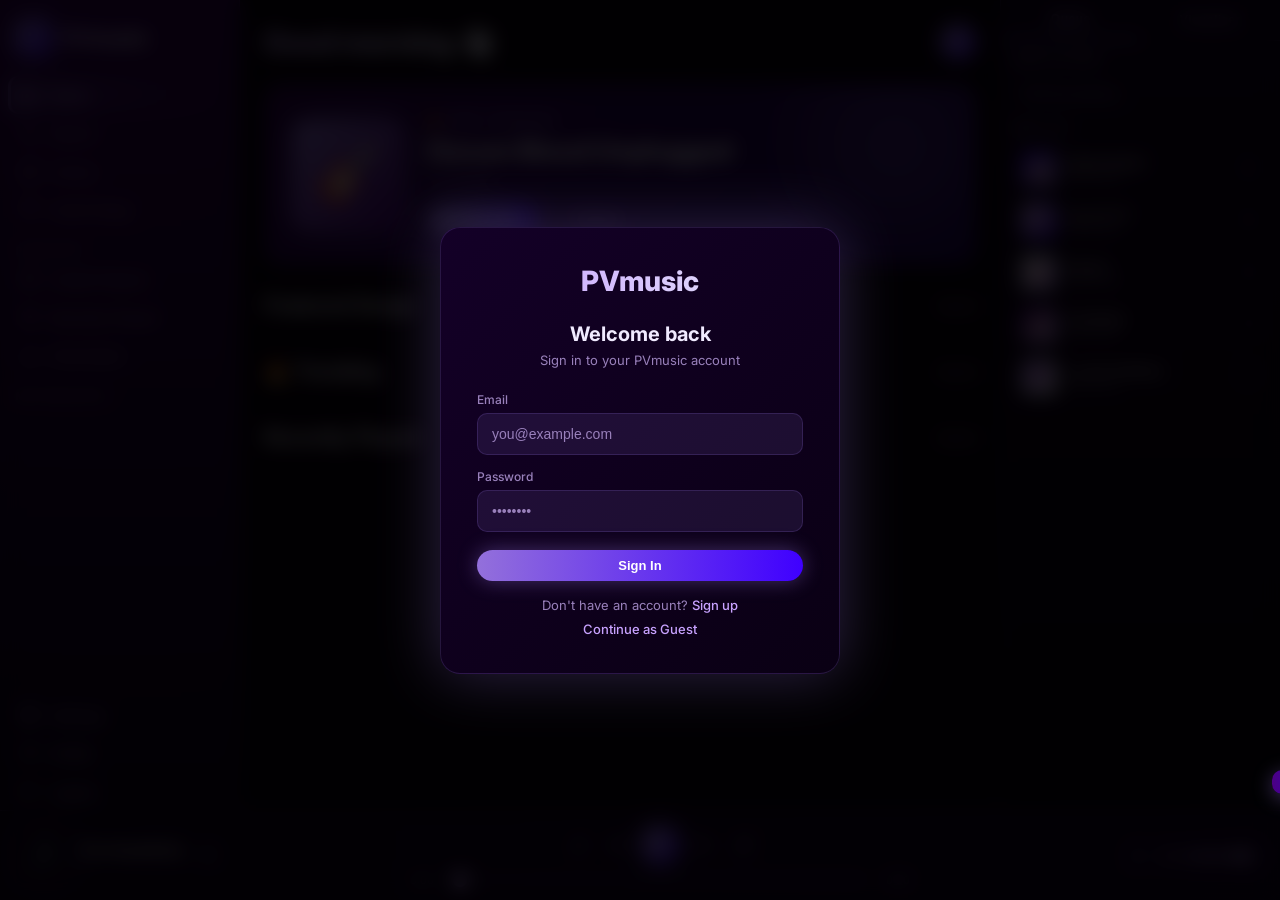
==== index.html @ 46ff0b9f "rename to index.html" ====
<!DOCTYPE html>
<html lang="en">
<head>
<meta charset="UTF-8">
<meta name="viewport" content="width=device-width, initial-scale=1.0">
<title>PVmusic — Premium Music Streaming</title>
<link href="https://fonts.googleapis.com/css2?family=Inter:wght@300;400;500;600;700;800;900&display=swap" rel="stylesheet">
<style>
:root {
  --mp: #9370DB;
  --lp: #C8A2FF;
  --lv: #E6E6FA;
  --dp: #4B0082;
  --ind: #3F00FF;
  --bg: #0a0010;
  --bg2: #0f0018;
  --bg3: #140020;
  --card: rgba(147,112,219,0.08);
  --glass: rgba(147,112,219,0.12);
  --border: rgba(147,112,219,0.2);
  --text: #f0eaff;
  --muted: #9980bb;
  --sidebar-w: 240px;
  --player-h: 90px;
}
*{margin:0;padding:0;box-sizing:border-box;}
html,body{height:100%;overflow:hidden;}
body{
  font-family:'Inter',sans-serif;
  background:var(--bg);
  color:var(--text);
  display:flex;
  flex-direction:column;
}

/* SCROLLBAR */
::-webkit-scrollbar{width:4px;height:4px;}
::-webkit-scrollbar-track{background:transparent;}
::-webkit-scrollbar-thumb{background:var(--border);border-radius:4px;}

/* SONG BG BLUR */
#song-bg{
  position:fixed;inset:0;z-index:0;
  background-size:cover;background-position:center;
  filter:blur(80px) saturate(1.4) brightness(0.25);
  transform:scale(1.15);
  transition:background-image .8s ease, opacity .8s ease;
  opacity:0;
  pointer-events:none;
}
#song-bg.active{opacity:1;}

/* SONG IMAGE in cards/rows */
.song-cover-img{
  width:100%;height:100%;object-fit:cover;
  border-radius:10px;position:absolute;inset:0;
}
.song-cover{position:relative;}
.song-thumb-img{
  width:100%;height:100%;object-fit:cover;border-radius:8px;
}

/* PARTICLES */
#particles{position:fixed;top:0;left:0;width:100%;height:100%;pointer-events:none;z-index:0;overflow:hidden;}
.particle{
  position:absolute;
  width:2px;height:2px;
  background:var(--lp);
  border-radius:50%;
  opacity:0;
  animation:float linear infinite;
}
@keyframes float{
  0%{transform:translateY(100vh) scale(0);opacity:0;}
  10%{opacity:.6;}
  90%{opacity:.3;}
  100%{transform:translateY(-10px) scale(1);opacity:0;}
}

/* LAYOUT */
.app-layout{
  display:flex;
  flex:1;
  height:calc(100% - var(--player-h));
  position:relative;
  z-index:1;
}

/* SIDEBAR */
.sidebar{
  width:var(--sidebar-w);
  background:linear-gradient(180deg,rgba(75,0,130,0.6) 0%,rgba(15,0,30,0.95) 100%);
  backdrop-filter:blur(20px);
  border-right:1px solid var(--border);
  display:flex;
  flex-direction:column;
  overflow-y:auto;
  flex-shrink:0;
}
.logo{
  padding:20px 16px 12px;
  display:flex;align-items:center;gap:10px;
}
.logo-icon{
  width:36px;height:36px;
  background:linear-gradient(135deg,var(--mp),var(--ind));
  border-radius:10px;
  display:flex;align-items:center;justify-content:center;
  font-size:18px;box-shadow:0 0 20px rgba(147,112,219,0.6);
}
.logo-text{font-size:20px;font-weight:800;background:linear-gradient(90deg,var(--lp),var(--lv));-webkit-background-clip:text;-webkit-text-fill-color:transparent;}

.nav-section{padding:8px 8px 0;}
.nav-label{font-size:10px;font-weight:600;color:var(--muted);letter-spacing:1.5px;padding:8px 8px 4px;text-transform:uppercase;}
.nav-item{
  display:flex;align-items:center;gap:12px;
  padding:10px 12px;
  border-radius:10px;
  cursor:pointer;
  font-size:14px;font-weight:500;
  color:var(--muted);
  transition:all .2s;
  position:relative;
  overflow:hidden;
}
.nav-item:hover{color:var(--lp);background:var(--card);}
.nav-item.active{
  color:var(--lp);
  background:linear-gradient(90deg,rgba(147,112,219,0.2),transparent);
  box-shadow:inset 3px 0 0 var(--mp);
}
.nav-item svg{width:18px;height:18px;flex-shrink:0;}

.playlist-list{padding:0 8px 8px;flex:1;overflow-y:auto;}
.playlist-item{
  display:flex;align-items:center;gap:10px;
  padding:8px 10px;border-radius:8px;
  cursor:pointer;font-size:13px;color:var(--muted);
  transition:all .2s;
}
.playlist-item:hover{color:var(--lp);background:var(--card);}
.playlist-item.active{color:var(--lp);}
.playlist-thumb{
  width:32px;height:32px;border-radius:6px;
  background:linear-gradient(135deg,var(--mp),var(--ind));
  display:flex;align-items:center;justify-content:center;
  font-size:14px;flex-shrink:0;
}

/* MAIN */
.main{flex:1;overflow-y:auto;position:relative;}
.main-inner{padding:24px 24px 32px;max-width:1400px;}

/* VIEWS */
.view{display:none;}
.view.active{display:block;}

/* TOP BAR */
.top-bar{
  display:flex;align-items:center;justify-content:space-between;
  margin-bottom:24px;gap:12px;flex-wrap:wrap;
}
.greeting{font-size:28px;font-weight:800;background:linear-gradient(90deg,var(--lp),var(--lv));-webkit-background-clip:text;-webkit-text-fill-color:transparent;}
.user-area{display:flex;align-items:center;gap:10px;}
.avatar{
  width:36px;height:36px;border-radius:50%;
  background:linear-gradient(135deg,var(--mp),var(--ind));
  display:flex;align-items:center;justify-content:center;
  font-size:15px;font-weight:700;cursor:pointer;
  box-shadow:0 0 12px rgba(147,112,219,0.4);
  transition:box-shadow .2s;
}
.avatar:hover{box-shadow:0 0 20px rgba(147,112,219,0.7);}
.btn{
  padding:8px 20px;border-radius:50px;font-size:13px;font-weight:600;
  cursor:pointer;border:none;transition:all .2s;
}
.btn-primary{background:linear-gradient(90deg,var(--mp),var(--ind));color:#fff;box-shadow:0 0 20px rgba(147,112,219,0.4);}
.btn-primary:hover{transform:scale(1.04);box-shadow:0 0 30px rgba(147,112,219,0.6);}
.btn-ghost{background:transparent;color:var(--lp);border:1px solid var(--border);}
.btn-ghost:hover{background:var(--card);border-color:var(--mp);}

/* SECTION */
.section-title{font-size:20px;font-weight:700;margin-bottom:14px;display:flex;align-items:center;justify-content:space-between;}
.see-all{font-size:12px;font-weight:500;color:var(--muted);cursor:pointer;transition:color .2s;}
.see-all:hover{color:var(--lp);}

/* SONG CARDS */
.songs-grid{display:grid;grid-template-columns:repeat(auto-fill,minmax(160px,1fr));gap:14px;margin-bottom:28px;}
.song-card{
  background:var(--card);
  border:1px solid var(--border);
  border-radius:14px;
  padding:14px;
  cursor:pointer;
  transition:all .25s;
  position:relative;overflow:hidden;
}
.song-card:hover{
  transform:translateY(-4px);
  border-color:var(--mp);
  box-shadow:0 8px 32px rgba(147,112,219,0.3);
  background:var(--glass);
}
.song-card.playing{border-color:var(--lp);box-shadow:0 0 24px rgba(200,162,255,0.4);}
.song-cover{
  width:100%;aspect-ratio:1;
  border-radius:10px;
  margin-bottom:10px;
  display:flex;align-items:center;justify-content:center;
  font-size:42px;
  position:relative;
  overflow:hidden;
}
.song-cover img{width:100%;height:100%;object-fit:cover;border-radius:10px;}
.play-overlay{
  position:absolute;inset:0;
  background:rgba(0,0,0,0.4);
  display:flex;align-items:center;justify-content:center;
  opacity:0;transition:opacity .2s;border-radius:10px;
}
.song-card:hover .play-overlay{opacity:1;}
.play-overlay svg{width:40px;height:40px;color:#fff;filter:drop-shadow(0 0 8px var(--mp));}
.song-name{font-size:13px;font-weight:600;margin-bottom:3px;white-space:nowrap;overflow:hidden;text-overflow:ellipsis;}
.song-artist{font-size:11px;color:var(--muted);white-space:nowrap;overflow:hidden;text-overflow:ellipsis;}
.like-btn{
  position:absolute;top:8px;right:8px;
  width:28px;height:28px;border-radius:50%;
  background:rgba(0,0,0,0.5);
  display:flex;align-items:center;justify-content:center;
  opacity:0;transition:all .2s;cursor:pointer;border:none;
}
.song-card:hover .like-btn{opacity:1;}
.like-btn.liked{opacity:1;background:rgba(147,112,219,0.4);}
.like-btn svg{width:14px;height:14px;}
.like-btn.liked svg{color:var(--lp);}

/* SONG LIST */
.song-list{margin-bottom:24px;}
.song-row{
  display:flex;align-items:center;gap:14px;
  padding:10px 12px;border-radius:10px;
  cursor:pointer;transition:all .2s;
  position:relative;
}
.song-row:hover{background:var(--card);}
.song-row.playing{background:linear-gradient(90deg,rgba(147,112,219,0.15),transparent);}
.song-num{width:20px;text-align:center;font-size:13px;color:var(--muted);flex-shrink:0;}
.song-row.playing .song-num{color:var(--lp);}
.song-thumb{
  width:42px;height:42px;border-radius:8px;
  display:flex;align-items:center;justify-content:center;
  font-size:20px;flex-shrink:0;overflow:hidden;
}
.song-thumb img{width:100%;height:100%;object-fit:cover;}
.song-info{flex:1;min-width:0;}
.song-row-name{font-size:14px;font-weight:500;white-space:nowrap;overflow:hidden;text-overflow:ellipsis;}
.song-row.playing .song-row-name{color:var(--lp);}
.song-row-artist{font-size:12px;color:var(--muted);}
.song-duration{font-size:12px;color:var(--muted);flex-shrink:0;}
.song-row-actions{display:flex;align-items:center;gap:8px;opacity:0;transition:opacity .2s;}
.song-row:hover .song-row-actions{opacity:1;}
.icon-btn{
  width:28px;height:28px;border-radius:50%;
  background:transparent;border:none;
  display:flex;align-items:center;justify-content:center;
  cursor:pointer;color:var(--muted);transition:all .2s;
}
.icon-btn:hover{color:var(--lp);background:var(--card);}
.icon-btn.active{color:var(--lp);}

/* SEARCH */
.search-box{
  position:relative;margin-bottom:24px;
}
.search-box input{
  width:100%;padding:14px 14px 14px 48px;
  background:var(--glass);
  border:1px solid var(--border);
  border-radius:50px;
  color:var(--text);font-size:15px;
  outline:none;transition:all .2s;
}
.search-box input:focus{border-color:var(--mp);box-shadow:0 0 20px rgba(147,112,219,0.2);}
.search-box input::placeholder{color:var(--muted);}
.search-icon{
  position:absolute;left:16px;top:50%;transform:translateY(-50%);
  color:var(--muted);
}
.search-icon svg{width:20px;height:20px;}

/* FEATURED BANNER */
.featured-banner{
  background:linear-gradient(135deg,rgba(75,0,130,0.6),rgba(63,0,255,0.3));
  border:1px solid var(--border);
  border-radius:18px;
  padding:28px;
  margin-bottom:28px;
  display:flex;align-items:center;gap:24px;
  position:relative;overflow:hidden;
  backdrop-filter:blur(10px);
}
.featured-banner::before{
  content:'';position:absolute;
  top:-50%;right:-10%;
  width:300px;height:300px;
  background:radial-gradient(circle,rgba(147,112,219,0.3),transparent 70%);
  animation:pulse 4s ease-in-out infinite;
}
@keyframes pulse{0%,100%{transform:scale(1);}50%{transform:scale(1.1);}}
.featured-cover{
  width:110px;height:110px;border-radius:14px;
  display:flex;align-items:center;justify-content:center;
  font-size:52px;flex-shrink:0;
  box-shadow:0 0 30px rgba(147,112,219,0.5);
  position:relative;z-index:1;
}
.featured-info{flex:1;position:relative;z-index:1;}
.featured-tag{font-size:11px;font-weight:600;color:var(--lp);letter-spacing:2px;margin-bottom:8px;text-transform:uppercase;}
.featured-title{font-size:26px;font-weight:800;margin-bottom:4px;}
.featured-artist{font-size:14px;color:var(--muted);margin-bottom:16px;}
.featured-actions{display:flex;gap:10px;}

/* VISUALIZER */
#visualizer-wrap{
  display:flex;align-items:flex-end;justify-content:center;gap:2px;
  height:40px;margin-bottom:4px;
}
.vis-bar{
  width:3px;background:linear-gradient(180deg,var(--lp),var(--mp));
  border-radius:3px;min-height:3px;
  transition:height .05s ease;
}

/* PLAYER */
#player{
  height:var(--player-h);
  background:linear-gradient(90deg,rgba(15,0,30,0.98),rgba(20,0,40,0.98));
  border-top:1px solid var(--border);
  backdrop-filter:blur(20px);
  display:flex;align-items:center;
  padding:0 16px;gap:16px;
  position:relative;z-index:10;
  flex-shrink:0;
}
.player-left{display:flex;align-items:center;gap:12px;width:260px;min-width:0;}
.player-cover{
  width:54px;height:54px;border-radius:8px;
  display:flex;align-items:center;justify-content:center;
  font-size:24px;flex-shrink:0;overflow:hidden;
  box-shadow:0 0 14px rgba(147,112,219,0.4);
}
.player-cover img{width:100%;height:100%;object-fit:cover;}
.player-song-info{min-width:0;}
.player-title{font-size:13px;font-weight:600;white-space:nowrap;overflow:hidden;text-overflow:ellipsis;color:var(--text);}
.player-artist{font-size:11px;color:var(--muted);}
#player-like{width:28px;height:28px;border-radius:50%;background:transparent;border:none;color:var(--muted);cursor:pointer;display:flex;align-items:center;justify-content:center;transition:all .2s;}
#player-like.liked{color:var(--lp);}
#player-like:hover{color:var(--lp);}
#player-like svg{width:16px;height:16px;}

.player-center{flex:1;display:flex;flex-direction:column;align-items:center;gap:8px;}
.player-controls{display:flex;align-items:center;gap:8px;}
.ctrl-btn{
  width:32px;height:32px;border-radius:50%;
  background:transparent;border:none;
  color:var(--muted);cursor:pointer;
  display:flex;align-items:center;justify-content:center;
  transition:all .2s;
}
.ctrl-btn:hover{color:var(--lp);transform:scale(1.1);}
.ctrl-btn.active{color:var(--lp);}
.ctrl-btn svg{width:18px;height:18px;}
#play-pause-btn{
  width:40px;height:40px;
  background:linear-gradient(135deg,var(--mp),var(--ind));
  border-radius:50%;color:#fff;
  box-shadow:0 0 20px rgba(147,112,219,0.5);
}
#play-pause-btn:hover{transform:scale(1.1);box-shadow:0 0 28px rgba(147,112,219,0.7);}
#play-pause-btn svg{width:20px;height:20px;}
.progress-area{display:flex;align-items:center;gap:8px;width:100%;max-width:500px;}
.time-text{font-size:11px;color:var(--muted);min-width:35px;}
.time-text:last-child{text-align:right;}
#progress-bar{
  flex:1;height:4px;border-radius:4px;
  -webkit-appearance:none;appearance:none;
  cursor:pointer;outline:none;
  background: linear-gradient(to right, var(--lp) 0%, var(--lp) var(--val,0%), rgba(147,112,219,0.25) var(--val,0%), rgba(147,112,219,0.25) 100%);
}
#progress-bar::-webkit-slider-thumb{
  -webkit-appearance:none;
  width:14px;height:14px;border-radius:50%;
  background:var(--lp);cursor:pointer;
  box-shadow:0 0 8px rgba(200,162,255,0.7);
  margin-top:-5px;
}
#progress-bar::-moz-range-thumb{
  width:14px;height:14px;border-radius:50%;
  background:var(--lp);cursor:pointer;border:none;
  box-shadow:0 0 8px rgba(200,162,255,0.7);
}
#progress-bar::-webkit-slider-runnable-track{height:4px;border-radius:4px;}
#progress-bar::-moz-range-track{height:4px;border-radius:4px;background:transparent;}

.player-right{display:flex;align-items:center;gap:8px;width:220px;justify-content:flex-end;}
.volume-area{display:flex;align-items:center;gap:6px;}
.volume-area svg{width:18px;height:18px;color:var(--muted);}
#volume-bar{
  width:80px;height:4px;border-radius:4px;
  -webkit-appearance:none;appearance:none;
  cursor:pointer;outline:none;
  background: linear-gradient(to right, var(--lp) 0%, var(--lp) var(--val,80%), rgba(147,112,219,0.25) var(--val,80%), rgba(147,112,219,0.25) 100%);
}
#volume-bar::-webkit-slider-thumb{
  -webkit-appearance:none;
  width:12px;height:12px;border-radius:50%;background:var(--lp);cursor:pointer;
  margin-top:-4px;
}
#volume-bar::-moz-range-thumb{
  width:12px;height:12px;border-radius:50%;background:var(--lp);cursor:pointer;border:none;
}
#volume-bar::-webkit-slider-runnable-track{height:4px;border-radius:4px;}
#volume-bar::-moz-range-track{height:4px;border-radius:4px;background:transparent;}

/* AUTH */
.auth-modal{
  position:fixed;inset:0;z-index:100;
  background:rgba(0,0,0,0.85);backdrop-filter:blur(10px);
  display:flex;align-items:center;justify-content:center;
}
.auth-card{
  background:linear-gradient(135deg,rgba(20,0,40,0.98),rgba(10,0,20,0.98));
  border:1px solid var(--border);
  border-radius:20px;padding:36px;
  width:100%;max-width:400px;
  box-shadow:0 0 60px rgba(147,112,219,0.3);
}
.auth-logo{text-align:center;margin-bottom:24px;}
.auth-logo .logo-text{font-size:28px;display:block;-webkit-text-fill-color:transparent;background:linear-gradient(90deg,var(--lp),var(--lv));-webkit-background-clip:text;}
.auth-title{font-size:20px;font-weight:700;text-align:center;margin-bottom:6px;}
.auth-sub{font-size:13px;color:var(--muted);text-align:center;margin-bottom:24px;}
.form-group{margin-bottom:14px;}
.form-group label{font-size:12px;font-weight:500;color:var(--muted);display:block;margin-bottom:6px;}
.form-group input{
  width:100%;padding:12px 14px;
  background:var(--glass);border:1px solid var(--border);
  border-radius:10px;color:var(--text);font-size:14px;outline:none;
  transition:border-color .2s;
}
.form-group input:focus{border-color:var(--mp);box-shadow:0 0 12px rgba(147,112,219,0.2);}
.form-group input::placeholder{color:var(--muted);}
.auth-switch{text-align:center;margin-top:16px;font-size:13px;color:var(--muted);}
.auth-switch span{color:var(--lp);cursor:pointer;font-weight:500;}
.auth-switch span:hover{text-decoration:underline;}

/* MODAL */
.modal-overlay{
  position:fixed;inset:0;z-index:50;
  background:rgba(0,0,0,0.7);backdrop-filter:blur(6px);
  display:none;align-items:center;justify-content:center;
}
.modal-overlay.open{display:flex;}
.modal-card{
  background:linear-gradient(135deg,rgba(20,0,40,0.98),rgba(10,0,20,0.98));
  border:1px solid var(--border);border-radius:18px;padding:28px;
  width:100%;max-width:420px;
  box-shadow:0 0 40px rgba(147,112,219,0.3);
}
.modal-title{font-size:18px;font-weight:700;margin-bottom:16px;}
.modal-actions{display:flex;gap:10px;margin-top:20px;justify-content:flex-end;}

/* QUEUE / RIGHT PANEL */
.right-panel{
  width:280px;
  background:linear-gradient(180deg,rgba(20,0,40,0.8) 0%,rgba(10,0,15,0.95) 100%);
  border-left:1px solid var(--border);
  display:flex;flex-direction:column;
  overflow:hidden;flex-shrink:0;
}
.panel-tab{display:flex;border-bottom:1px solid var(--border);}
.panel-tab-btn{
  flex:1;padding:12px 8px;font-size:12px;font-weight:600;
  color:var(--muted);cursor:pointer;transition:all .2s;
  background:transparent;border:none;text-align:center;letter-spacing:.5px;
}
.panel-tab-btn.active{color:var(--lp);border-bottom:2px solid var(--mp);}
.panel-content{flex:1;overflow-y:auto;padding:12px;}
.queue-item{
  display:flex;align-items:center;gap:10px;padding:8px;
  border-radius:8px;cursor:pointer;transition:all .2s;
}
.queue-item:hover{background:var(--card);}
.queue-item.playing{background:rgba(147,112,219,0.15);}
.queue-thumb{
  width:36px;height:36px;border-radius:6px;
  display:flex;align-items:center;justify-content:center;
  font-size:16px;flex-shrink:0;overflow:hidden;
}
.queue-thumb img{width:100%;height:100%;object-fit:cover;}
.queue-info{flex:1;min-width:0;}
.queue-name{font-size:12px;font-weight:500;white-space:nowrap;overflow:hidden;text-overflow:ellipsis;}
.queue-artist{font-size:11px;color:var(--muted);}
.queue-remove{background:transparent;border:none;color:var(--muted);cursor:pointer;padding:4px;border-radius:4px;transition:color .2s;}
.queue-remove:hover{color:var(--lp);}
.queue-remove svg{width:14px;height:14px;}

/* SETTINGS */
.settings-section{
  background:var(--card);border:1px solid var(--border);
  border-radius:14px;padding:20px;margin-bottom:16px;
}
.settings-section h3{font-size:15px;font-weight:600;margin-bottom:14px;color:var(--lp);}
.setting-row{
  display:flex;align-items:center;justify-content:space-between;
  padding:8px 0;border-bottom:1px solid rgba(147,112,219,0.08);
}
.setting-row:last-child{border-bottom:none;}
.setting-label{font-size:14px;}
.setting-desc{font-size:12px;color:var(--muted);margin-top:2px;}
.toggle{
  width:44px;height:24px;border-radius:12px;
  background:rgba(147,112,219,0.2);
  position:relative;cursor:pointer;transition:background .2s;border:none;
}
.toggle.on{background:var(--mp);}
.toggle::after{
  content:'';position:absolute;
  top:2px;left:2px;
  width:20px;height:20px;border-radius:50%;
  background:#fff;transition:transform .2s;
}
.toggle.on::after{transform:translateX(20px);}

/* TOAST */
.toast{
  position:fixed;bottom:calc(var(--player-h) + 16px);right:16px;
  background:linear-gradient(90deg,var(--dp),rgba(63,0,255,0.8));
  color:#fff;padding:12px 20px;border-radius:10px;
  font-size:13px;font-weight:500;
  z-index:200;transform:translateX(120%);
  transition:transform .3s;
  box-shadow:0 4px 20px rgba(147,112,219,0.4);
  backdrop-filter:blur(10px);
}
.toast.show{transform:translateX(0);}

/* RIPPLE */
.ripple{
  position:absolute;border-radius:50%;
  background:rgba(200,162,255,0.4);
  transform:scale(0);animation:rippleAnim .6s linear;
  pointer-events:none;
}
@keyframes rippleAnim{to{transform:scale(4);opacity:0;}}

/* PROFILE */
.profile-header{
  background:linear-gradient(135deg,rgba(75,0,130,0.4),rgba(63,0,255,0.2));
  border:1px solid var(--border);border-radius:18px;
  padding:28px;display:flex;align-items:center;gap:20px;
  margin-bottom:24px;
}
.profile-avatar{
  width:80px;height:80px;border-radius:50%;
  background:linear-gradient(135deg,var(--mp),var(--ind));
  display:flex;align-items:center;justify-content:center;
  font-size:36px;font-weight:700;
  box-shadow:0 0 30px rgba(147,112,219,0.5);
}
.profile-name{font-size:24px;font-weight:800;}
.profile-email{font-size:14px;color:var(--muted);margin-top:4px;}

/* EMPTY STATE */
.empty-state{
  text-align:center;padding:48px 24px;color:var(--muted);
}
.empty-state svg{width:64px;height:64px;margin:0 auto 16px;opacity:.4;}
.empty-state h3{font-size:18px;font-weight:600;color:var(--text);margin-bottom:8px;}
.empty-state p{font-size:14px;}

/* MINI EQUALIZER */
.equalizer{display:flex;gap:2px;align-items:flex-end;height:14px;}
.eq-bar{width:3px;background:var(--lp);border-radius:2px;animation:eqAnim var(--d,.5s) ease-in-out infinite alternate;}
@keyframes eqAnim{from{height:3px;}to{height:14px;}}

/* LIGHT MODE */
body.light{
  --bg:#f0eaff;--bg2:#e8dfff;--bg3:#ddd4ff;
  --card:rgba(147,112,219,0.06);--glass:rgba(147,112,219,0.1);
  --border:rgba(147,112,219,0.25);
  --text:#1a0030;--muted:#7060a0;
}
body.light .sidebar{background:linear-gradient(180deg,rgba(200,162,255,0.4) 0%,rgba(230,220,255,0.95) 100%);}
body.light #player{background:linear-gradient(90deg,rgba(230,220,255,0.98),rgba(240,230,255,0.98));}

/* RESPONSIVE */
@media(max-width:900px){
  .right-panel{display:none;}
  :root{--sidebar-w:56px;}
  .nav-item span,.nav-label,.logo-text,.playlist-list{display:none;}
  .logo{justify-content:center;}
  .logo-icon{margin:0;}
  .nav-item{justify-content:center;padding:12px;}
}
@media(max-width:600px){
  .sidebar{display:none;}
  .player-left{width:auto;flex:1;}
  .player-right{display:none;}
}
</style>
</head>
<body>

<div id="particles"></div>
<div id="song-bg"></div>

<!-- AUTH MODAL -->
<div class="auth-modal" id="auth-modal">
  <div class="auth-card">
    <div class="auth-logo">
      <span class="logo-text">PVmusic</span>
    </div>
    <div id="auth-login">
      <h2 class="auth-title">Welcome back</h2>
      <p class="auth-sub">Sign in to your PVmusic account</p>
      <div class="form-group"><label>Email</label><input type="email" id="login-email" placeholder="you@example.com"></div>
      <div class="form-group"><label>Password</label><input type="password" id="login-pass" placeholder="••••••••"></div>
      <button class="btn btn-primary" style="width:100%;margin-top:4px;" onclick="doLogin()">Sign In</button>
      <div class="auth-switch">Don't have an account? <span onclick="showSignup()">Sign up</span></div>
      <div class="auth-switch" style="margin-top:8px;"><span onclick="guestLogin()">Continue as Guest</span></div>
    </div>
    <div id="auth-signup" style="display:none;">
      <h2 class="auth-title">Create account</h2>
      <p class="auth-sub">Join PVmusic for free</p>
      <div class="form-group"><label>Name</label><input type="text" id="signup-name" placeholder="Your name"></div>
      <div class="form-group"><label>Email</label><input type="email" id="signup-email" placeholder="you@example.com"></div>
      <div class="form-group"><label>Password</label><input type="password" id="signup-pass" placeholder="••••••••"></div>
      <button class="btn btn-primary" style="width:100%;margin-top:4px;" onclick="doSignup()">Create Account</button>
      <div class="auth-switch">Already have an account? <span onclick="showLogin()">Sign in</span></div>
    </div>
  </div>
</div>

<!-- MAIN APP -->
<div class="app-layout">
  <!-- SIDEBAR -->
  <nav class="sidebar">
    <div class="logo">
      <div class="logo-icon">♪</div>
      <span class="logo-text">PVmusic</span>
    </div>
    <div class="nav-section">
      <div class="nav-item active" onclick="showView('home',this)">
        <svg viewBox="0 0 24 24" fill="none" stroke="currentColor" stroke-width="2"><path d="M3 9l9-7 9 7v11a2 2 0 0 1-2 2H5a2 2 0 0 1-2-2z"/><polyline points="9,22 9,12 15,12 15,22"/></svg>
        <span>Home</span>
      </div>
      <div class="nav-item" onclick="showView('search',this)">
        <svg viewBox="0 0 24 24" fill="none" stroke="currentColor" stroke-width="2"><circle cx="11" cy="11" r="8"/><line x1="21" y1="21" x2="16.65" y2="16.65"/></svg>
        <span>Search</span>
      </div>
      <div class="nav-item" onclick="showView('library',this)">
        <svg viewBox="0 0 24 24" fill="none" stroke="currentColor" stroke-width="2"><path d="M4 19.5A2.5 2.5 0 0 1 6.5 17H20"/><path d="M6.5 2H20v20H6.5A2.5 2.5 0 0 1 4 19.5v-15A2.5 2.5 0 0 1 6.5 2z"/></svg>
        <span>Library</span>
      </div>
      <div class="nav-item" onclick="showView('liked',this)">
        <svg viewBox="0 0 24 24" fill="none" stroke="currentColor" stroke-width="2"><path d="M20.84 4.61a5.5 5.5 0 0 0-7.78 0L12 5.67l-1.06-1.06a5.5 5.5 0 0 0-7.78 7.78l1.06 1.06L12 21.23l7.78-7.78 1.06-1.06a5.5 5.5 0 0 0 0-7.78z"/></svg>
        <span>Liked Songs</span>
      </div>
    </div>
    <div class="nav-section">
      <div class="nav-label">Playlists</div>
      <div class="nav-item" onclick="createPlaylist()">
        <svg viewBox="0 0 24 24" fill="none" stroke="currentColor" stroke-width="2"><circle cx="12" cy="12" r="10"/><line x1="12" y1="8" x2="12" y2="16"/><line x1="8" y1="12" x2="16" y2="12"/></svg>
        <span>Create Playlist</span>
      </div>
      <div class="nav-item" onclick="showView('recent',this)">
        <svg viewBox="0 0 24 24" fill="none" stroke="currentColor" stroke-width="2"><circle cx="12" cy="12" r="10"/><polyline points="12,6 12,12 16,14"/></svg>
        <span>Recently Played</span>
      </div>
      <div class="nav-item" onclick="showView('downloads',this)">
        <svg viewBox="0 0 24 24" fill="none" stroke="currentColor" stroke-width="2"><path d="M21 15v4a2 2 0 0 1-2 2H5a2 2 0 0 1-2-2v-4"/><polyline points="7,10 12,15 17,10"/><line x1="12" y1="15" x2="12" y2="3"/></svg>
        <span>Downloads</span>
      </div>
    </div>
    <div class="nav-section" style="flex:1;">
      <div class="nav-label">My Playlists</div>
      <div class="playlist-list" id="sidebar-playlists"></div>
    </div>
    <div class="nav-section">
      <div class="nav-item" onclick="showView('settings',this)">
        <svg viewBox="0 0 24 24" fill="none" stroke="currentColor" stroke-width="2"><circle cx="12" cy="12" r="3"/><path d="M19.4 15a1.65 1.65 0 0 0 .33 1.82l.06.06a2 2 0 0 1-2.83 2.83l-.06-.06a1.65 1.65 0 0 0-1.82-.33 1.65 1.65 0 0 0-1 1.51V21a2 2 0 0 1-4 0v-.09A1.65 1.65 0 0 0 9 19.4a1.65 1.65 0 0 0-1.82.33l-.06.06a2 2 0 0 1-2.83-2.83l.06-.06A1.65 1.65 0 0 0 4.68 15a1.65 1.65 0 0 0-1.51-1H3a2 2 0 0 1 0-4h.09A1.65 1.65 0 0 0 4.6 9a1.65 1.65 0 0 0-.33-1.82l-.06-.06a2 2 0 0 1 2.83-2.83l.06.06A1.65 1.65 0 0 0 9 4.68a1.65 1.65 0 0 0 1-1.51V3a2 2 0 0 1 4 0v.09a1.65 1.65 0 0 0 1 1.51 1.65 1.65 0 0 0 1.82-.33l.06-.06a2 2 0 0 1 2.83 2.83l-.06.06A1.65 1.65 0 0 0 19.4 9a1.65 1.65 0 0 0 1.51 1H21a2 2 0 0 1 0 4h-.09a1.65 1.65 0 0 0-1.51 1z"/></svg>
        <span>Settings</span>
      </div>
      <div class="nav-item" onclick="showView('profile',this)">
        <svg viewBox="0 0 24 24" fill="none" stroke="currentColor" stroke-width="2"><path d="M20 21v-2a4 4 0 0 0-4-4H8a4 4 0 0 0-4 4v2"/><circle cx="12" cy="7" r="4"/></svg>
        <span>Profile</span>
      </div>
      <div class="nav-item" onclick="doLogout()">
        <svg viewBox="0 0 24 24" fill="none" stroke="currentColor" stroke-width="2"><path d="M9 21H5a2 2 0 0 1-2-2V5a2 2 0 0 1 2-2h4"/><polyline points="16,17 21,12 16,7"/><line x1="21" y1="12" x2="9" y2="12"/></svg>
        <span>Logout</span>
      </div>
    </div>
  </nav>

  <!-- MAIN CONTENT -->
  <main class="main">
    <div class="main-inner">

      <!-- HOME -->
      <div class="view active" id="view-home">
        <div class="top-bar">
          <h1 class="greeting" id="greeting">Good evening 👋</h1>
          <div class="user-area">
            <div class="avatar" id="user-avatar" onclick="showView('profile',null)">G</div>
          </div>
        </div>
        <div class="featured-banner" id="featured-banner">
          <div class="featured-cover" id="feat-cover">🎵</div>
          <div class="featured-info">
            <div class="featured-tag">🔥 Now Trending</div>
            <div class="featured-title" id="feat-title">Oorum Blood</div>
            <div class="featured-artist" id="feat-artist">Tamil Hits</div>
            <div class="featured-actions">
              <button class="btn btn-primary" onclick="playFeatured()">▶ Play Now</button>
              <button class="btn btn-ghost" onclick="addToQueue(0)">+ Queue</button>
            </div>
          </div>
        </div>
        <div class="section-title">Featured Songs <span class="see-all" onclick="showView('library',null)">See all</span></div>
        <div class="songs-grid" id="featured-grid"></div>
        <div class="section-title">🔥 Trending <span class="see-all" onclick="showView('library',null)">See all</span></div>
        <div class="songs-grid" id="trending-grid"></div>
        <div class="section-title">Recently Played <span class="see-all" onclick="showView('recent',null)">See all</span></div>
        <div class="song-list" id="home-recent-list"></div>
      </div>

      <!-- SEARCH -->
      <div class="view" id="view-search">
        <h1 class="greeting" style="margin-bottom:20px;">Search</h1>
        <div class="search-box">
          <div class="search-icon"><svg viewBox="0 0 24 24" fill="none" stroke="currentColor" stroke-width="2"><circle cx="11" cy="11" r="8"/><line x1="21" y1="21" x2="16.65" y2="16.65"/></svg></div>
          <input type="text" id="search-input" placeholder="Search songs, artists…" oninput="doSearch(this.value)">
        </div>
        <div id="search-results"></div>
        <div id="search-empty" style="display:none;">
          <div class="songs-grid" id="all-songs-grid"></div>
        </div>
      </div>

      <!-- LIBRARY -->
      <div class="view" id="view-library">
        <div class="top-bar">
          <h1 class="greeting">Your Library</h1>
          <button class="btn btn-primary" onclick="showView('search',null)">+ Add Songs</button>
        </div>
        <div class="section-title">All Songs</div>
        <div class="song-list" id="library-list"></div>
        <div class="section-title">Your Playlists</div>
        <div class="songs-grid" id="playlists-grid"></div>
      </div>

      <!-- LIKED -->
      <div class="view" id="view-liked">
        <div class="top-bar">
          <h1 class="greeting">❤️ Liked Songs</h1>
          <span id="liked-count" style="color:var(--muted);font-size:14px;"></span>
        </div>
        <div class="song-list" id="liked-list"></div>
      </div>

      <!-- RECENT -->
      <div class="view" id="view-recent">
        <h1 class="greeting" style="margin-bottom:20px;">Recently Played</h1>
        <div class="song-list" id="recent-list"></div>
      </div>

      <!-- DOWNLOADS -->
      <div class="view" id="view-downloads">
        <h1 class="greeting" style="margin-bottom:24px;">Downloads</h1>
        <div class="empty-state">
          <svg viewBox="0 0 24 24" fill="none" stroke="currentColor" stroke-width="1.5"><path d="M21 15v4a2 2 0 0 1-2 2H5a2 2 0 0 1-2-2v-4"/><polyline points="7,10 12,15 17,10"/><line x1="12" y1="15" x2="12" y2="3"/></svg>
          <h3>No downloads yet</h3>
          <p>Premium feature — coming soon</p>
        </div>
      </div>

      <!-- SETTINGS -->
      <div class="view" id="view-settings">
        <h1 class="greeting" style="margin-bottom:24px;">⚙️ Settings</h1>
        <div class="settings-section">
          <h3>Appearance</h3>
          <div class="setting-row">
            <div><div class="setting-label">Light Mode</div><div class="setting-desc">Switch between dark and light theme</div></div>
            <button class="toggle" id="theme-toggle" onclick="toggleTheme()"></button>
          </div>
        </div>
        <div class="settings-section">
          <h3>Playback</h3>
          <div class="setting-row">
            <div><div class="setting-label">Auto-play</div><div class="setting-desc">Play next song automatically</div></div>
            <button class="toggle on" id="autoplay-toggle" onclick="this.classList.toggle('on')"></button>
          </div>
          <div class="setting-row">
            <div><div class="setting-label">Crossfade</div><div class="setting-desc">Smooth transitions between songs</div></div>
            <button class="toggle" id="crossfade-toggle" onclick="this.classList.toggle('on')"></button>
          </div>
        </div>
        <div class="settings-section">
          <h3>Data & Privacy</h3>
          <div class="setting-row">
            <div><div class="setting-label">Clear Play History</div></div>
            <button class="btn btn-ghost" style="padding:6px 14px;font-size:12px;" onclick="clearHistory()">Clear</button>
          </div>
          <div class="setting-row">
            <div><div class="setting-label">Clear Liked Songs</div></div>
            <button class="btn btn-ghost" style="padding:6px 14px;font-size:12px;" onclick="clearLiked()">Clear</button>
          </div>
        </div>
      </div>

      <!-- PROFILE -->
      <div class="view" id="view-profile">
        <div class="profile-header">
          <div class="profile-avatar" id="profile-avatar">G</div>
          <div>
            <div class="profile-name" id="profile-name">Guest</div>
            <div class="profile-email" id="profile-email">guest@pvmusic.app</div>
            <div style="display:flex;gap:20px;margin-top:12px;font-size:13px;color:var(--muted);">
              <span><strong id="stat-liked" style="color:var(--lp)">0</strong> Liked</span>
              <span><strong id="stat-playlists" style="color:var(--lp)">0</strong> Playlists</span>
              <span><strong id="stat-recent" style="color:var(--lp)">0</strong> Played</span>
            </div>
          </div>
        </div>
        <div class="section-title">Your Playlists</div>
        <div class="songs-grid" id="profile-playlists"></div>
      </div>

      <!-- PLAYLIST VIEW -->
      <div class="view" id="view-playlist">
        <div class="top-bar">
          <div>
            <h1 class="greeting" id="pl-title">Playlist</h1>
            <div style="font-size:13px;color:var(--muted);margin-top:4px;" id="pl-count"></div>
          </div>
          <div style="display:flex;gap:10px;">
            <button class="btn btn-primary" id="pl-play-btn">▶ Play All</button>
            <button class="btn btn-ghost" onclick="editPlaylist()">✏️ Edit</button>
            <button class="btn btn-ghost" style="color:#ff6b8a;border-color:#ff6b8a;" onclick="deleteCurrentPlaylist()">🗑 Delete</button>
          </div>
        </div>
        <div class="song-list" id="playlist-songs-list"></div>
      </div>
    </div>
  </main>

  <!-- RIGHT PANEL -->
  <aside class="right-panel">
    <div class="panel-tab">
      <button class="panel-tab-btn active" onclick="switchPanel('queue',this)">Queue</button>
      <button class="panel-tab-btn" onclick="switchPanel('visualizer',this)">Visualizer</button>
    </div>
    <div class="panel-content" id="queue-panel">
      <div style="font-size:11px;font-weight:600;color:var(--muted);letter-spacing:1px;margin-bottom:10px;">NOW PLAYING</div>
      <div id="queue-now"></div>
      <div style="font-size:11px;font-weight:600;color:var(--muted);letter-spacing:1px;margin:12px 0 8px;">NEXT UP</div>
      <div id="queue-next"></div>
    </div>
    <div class="panel-content" id="vis-panel" style="display:none;align-items:center;justify-content:center;flex-direction:column;">
      <div id="visualizer-wrap"></div>
      <div style="font-size:11px;color:var(--muted);margin-top:8px;">Audio Visualizer</div>
    </div>
  </aside>
</div>

<!-- PLAYER -->
<div id="player">
  <div class="player-left">
    <div class="player-cover" id="player-cover">🎵</div>
    <div class="player-song-info">
      <div class="player-title" id="player-title">No song playing</div>
      <div class="player-artist" id="player-artist">—</div>
    </div>
    <button class="icon-btn" id="player-like" onclick="toggleLikeCurrent()">
      <svg viewBox="0 0 24 24" fill="none" stroke="currentColor" stroke-width="2"><path d="M20.84 4.61a5.5 5.5 0 0 0-7.78 0L12 5.67l-1.06-1.06a5.5 5.5 0 0 0-7.78 7.78l1.06 1.06L12 21.23l7.78-7.78 1.06-1.06a5.5 5.5 0 0 0 0-7.78z"/></svg>
    </button>
  </div>
  <div class="player-center">
    <div class="player-controls">
      <button class="ctrl-btn" id="shuffle-btn" onclick="toggleShuffle()" title="Shuffle">
        <svg viewBox="0 0 24 24" fill="none" stroke="currentColor" stroke-width="2"><polyline points="16,3 21,3 21,8"/><line x1="4" y1="20" x2="21" y2="3"/><polyline points="21,16 21,21 16,21"/><line x1="15" y1="15" x2="21" y2="21"/></svg>
      </button>
      <button class="ctrl-btn" onclick="prevSong()" title="Previous">
        <svg viewBox="0 0 24 24" fill="none" stroke="currentColor" stroke-width="2"><polygon points="19,20 9,12 19,4"/><line x1="5" y1="19" x2="5" y2="5"/></svg>
      </button>
      <button class="ctrl-btn" id="play-pause-btn" onclick="togglePlay()">
        <svg id="play-icon" viewBox="0 0 24 24" fill="currentColor"><polygon points="5,3 19,12 5,21"/></svg>
        <svg id="pause-icon" viewBox="0 0 24 24" fill="currentColor" style="display:none;"><rect x="6" y="4" width="4" height="16"/><rect x="14" y="4" width="4" height="16"/></svg>
      </button>
      <button class="ctrl-btn" onclick="nextSong()" title="Next">
        <svg viewBox="0 0 24 24" fill="none" stroke="currentColor" stroke-width="2"><polygon points="5,4 15,12 5,20"/><line x1="19" y1="5" x2="19" y2="19"/></svg>
      </button>
      <button class="ctrl-btn" id="repeat-btn" onclick="toggleRepeat()" title="Repeat">
        <svg viewBox="0 0 24 24" fill="none" stroke="currentColor" stroke-width="2"><polyline points="17,1 21,5 17,9"/><path d="M3 11V9a4 4 0 0 1 4-4h14"/><polyline points="7,23 3,19 7,15"/><path d="M21 13v2a4 4 0 0 1-4 4H3"/></svg>
      </button>
    </div>
    <div class="progress-area">
      <span class="time-text" id="current-time">0:00</span>
      <input type="range" id="progress-bar" min="0" max="100" value="0" oninput="seekTo(this.value)">
      <span class="time-text" id="total-time">0:00</span>
    </div>
  </div>
  <div class="player-right">
    <button class="ctrl-btn" onclick="switchPanel('queue',null);showQueue()">
      <svg viewBox="0 0 24 24" fill="none" stroke="currentColor" stroke-width="2"><line x1="8" y1="6" x2="21" y2="6"/><line x1="8" y1="12" x2="21" y2="12"/><line x1="8" y1="18" x2="21" y2="18"/><line x1="3" y1="6" x2="3.01" y2="6"/><line x1="3" y1="12" x2="3.01" y2="12"/><line x1="3" y1="18" x2="3.01" y2="18"/></svg>
    </button>
    <div class="volume-area">
      <svg viewBox="0 0 24 24" fill="none" stroke="currentColor" stroke-width="2"><polygon points="11,5 6,9 2,9 2,15 6,15 11,19"/><path d="M19.07 4.93a10 10 0 0 1 0 14.14"/><path d="M15.54 8.46a5 5 0 0 1 0 7.07"/></svg>
      <input type="range" id="volume-bar" min="0" max="100" value="80" oninput="setVolume(this.value)">
    </div>
  </div>
</div>

<!-- CREATE PLAYLIST MODAL -->
<div class="modal-overlay" id="playlist-modal">
  <div class="modal-card">
    <div class="modal-title" id="pl-modal-title">Create Playlist</div>
    <div class="form-group"><label>Playlist Name</label><input type="text" id="pl-name-input" placeholder="My Playlist" style="width:100%;"></div>
    <div class="modal-actions">
      <button class="btn btn-ghost" onclick="closeModal('playlist-modal')">Cancel</button>
      <button class="btn btn-primary" onclick="savePlaylist()">Save</button>
    </div>
  </div>
</div>

<!-- ADD TO PLAYLIST MODAL -->
<div class="modal-overlay" id="add-to-pl-modal">
  <div class="modal-card">
    <div class="modal-title">Add to Playlist</div>
    <div id="pl-select-list" style="max-height:220px;overflow-y:auto;margin-bottom:10px;"></div>
    <div class="modal-actions">
      <button class="btn btn-ghost" onclick="closeModal('add-to-pl-modal')">Cancel</button>
      <button class="btn btn-primary" onclick="createPlaylist()">New Playlist</button>
    </div>
  </div>
</div>

<div class="toast" id="toast"></div>
<audio id="audio" crossorigin="anonymous" preload="none"></audio>

<script>
// ============ DATA ============
const SONGS = [
  {id:0,title:"Oorum Blood Unplugged",artist:"Tamil Hits",genre:"Tamil",emoji:"🎸",color:"linear-gradient(135deg,#9370DB,#4B0082)",img:"https://images.unsplash.com/photo-1511671782779-c97d3d27a1d4?w=300&q=80",url:"https://res.cloudinary.com/dofcnmza8/video/upload/q_auto/f_auto/v1781088281/Oorum_Blood_Unplugged_x53nhg.mp3"},
  {id:1,title:"Mutta Kalakki",artist:"Tamil Hits",genre:"Tamil",emoji:"🥁",color:"linear-gradient(135deg,#3F00FF,#9370DB)",img:"https://images.unsplash.com/photo-1514320291840-2e0a9bf2a9ae?w=300&q=80",url:"https://res.cloudinary.com/dofcnmza8/video/upload/q_auto/f_auto/v1781088289/Mutta_Kalakki_sk57p9.mp3"},
  {id:2,title:"Aura 10-10",artist:"Tamil Hits",genre:"Tamil",emoji:"✨",color:"linear-gradient(135deg,#C8A2FF,#3F00FF)",img:"https://images.unsplash.com/photo-1493225457124-a3eb161ffa5f?w=300&q=80",url:"https://res.cloudinary.com/dofcnmza8/video/upload/q_auto/f_auto/v1781088282/Aura_10-10_nyh2r1.mp3"},
  {id:3,title:"Kalyani",artist:"Tamil Hits",genre:"Tamil",emoji:"🌸",color:"linear-gradient(135deg,#E6E6FA,#9370DB)",img:"https://images.unsplash.com/photo-1459749411175-04bf5292ceea?w=300&q=80",url:"https://res.cloudinary.com/dofcnmza8/video/upload/q_auto/f_auto/v1781088291/KALYANI_320_KoshalWorld.Com_sscbcc.mp3"},
  {id:4,title:"God Mode",artist:"Tamil Hits",genre:"Tamil",emoji:"⚡",color:"linear-gradient(135deg,#4B0082,#C8A2FF)",img:"kawasaki ninja wallpaper pc.jpg",url:"https://res.cloudinary.com/dofcnmza8/video/upload/q_auto/f_auto/v1781088291/God_Mode_vy9uoc.mp3"},
  {id:5,title:"Loveah Sollitalea",artist:"Tamil Hits",genre:"Tamil",emoji:"💜",color:"linear-gradient(135deg,#9370DB,#E6E6FA)",img:"https://images.unsplash.com/photo-1470225620780-dba8ba36b745?w=300&q=80",url:"https://res.cloudinary.com/dofcnmza8/video/upload/q_auto/f_auto/v1781088297/Loveah_Sollitalea_mvkc2c.mp3"},
  {id:6,title:"Dheema",artist:"Tamil Hits",genre:"Tamil",emoji:"🎶",color:"linear-gradient(135deg,#3F00FF,#C8A2FF)",img:"https://images.unsplash.com/photo-1501612780327-45045538702b?w=300&q=80",url:"https://res.cloudinary.com/dofcnmza8/video/upload/q_auto/f_auto/v1781088295/Dheema_vt2a0u.mp3"},
  {id:7,title:"Pattuma",artist:"Tamil Hits",genre:"Tamil",emoji:"🎵",color:"linear-gradient(135deg,#C8A2FF,#4B0082)",img:"https://images.unsplash.com/photo-1508700115892-45ecd05ae2ad?w=300&q=80",url:"https://res.cloudinary.com/dofcnmza8/video/upload/q_auto/f_auto/v1781088298/Pattuma_xcs4ih.mp3"},
  {id:8,title:"Oorum Blood",artist:"Tamil Hits",genre:"Tamil",emoji:"🩸",color:"linear-gradient(135deg,#4B0082,#3F00FF)",img:"https://images.unsplash.com/photo-1598387993211-5b3843d64de6?w=300&q=80",url:"https://res.cloudinary.com/dofcnmza8/video/upload/q_auto/f_auto/v1781088303/Oorum_Blood_n1acqx.mp3"},
  {id:9,title:"Nallaru Po",artist:"Tamil Hits",genre:"Tamil",emoji:"🌟",color:"linear-gradient(135deg,#9370DB,#3F00FF)",img:"./images/covers/bikes/karuppumovieposter.jpg",url:"https://res.cloudinary.com/dofcnmza8/video/upload/q_auto/f_auto/v1781088304/Nallaru_Po_gbknla.mp3"},
  {id:10,title:"Naanga Naalu Peru",artist:"Tamil Hits",genre:"Tamil",emoji:"👥",color:"linear-gradient(135deg,#E6E6FA,#4B0082)",img:"kawasaki ninja wallpaper pc.jpg",url:"https://res.cloudinary.com/dofcnmza8/video/upload/q_auto/f_auto/v1781088304/Naanga_Naalu_Peru_j1t0j1.mp3"},
];

// ============ STATE ============
let state = {
  user: null,
  currentSong: null,
  playing: false,
  shuffle: false,
  repeat: false, // 'none','one','all'
  repeatMode: 'none',
  queue: [...SONGS.map(s=>s.id)],
  queueIdx: 0,
  liked: [],
  playlists: [],
  recent: [],
  currentPlaylistId: null,
  addToPlSongId: null,
  editingPlaylistId: null,
};

const audio = document.getElementById('audio');
let audioCtx, analyser, source, animFrame;
const visBars = [];

// ============ PERSISTENCE ============
function save(){
  try{localStorage.setItem('pvmusic',JSON.stringify({
    user:state.user,liked:state.liked,
    playlists:state.playlists,recent:state.recent
  }));}catch(e){}
}
function load(){
  try{
    const d=JSON.parse(localStorage.getItem('pvmusic')||'{}');
    if(d.user)state.user=d.user;
    if(d.liked)state.liked=d.liked;
    if(d.playlists)state.playlists=d.playlists;
    if(d.recent)state.recent=d.recent;
  }catch(e){}
}

// ============ AUTH ============
function showLogin(){
  document.getElementById('auth-login').style.display='';
  document.getElementById('auth-signup').style.display='none';
}
function showSignup(){
  document.getElementById('auth-login').style.display='none';
  document.getElementById('auth-signup').style.display='';
}
function doLogin(){
  const email=document.getElementById('login-email').value.trim();
  const pass=document.getElementById('login-pass').value;
  if(!email||!pass){toast('Please fill all fields');return;}
  // Check stored users
  const users=JSON.parse(localStorage.getItem('pvmusic_users')||'[]');
  const u=users.find(u=>u.email===email&&u.pass===pass);
  if(!u){toast('Invalid credentials');return;}
  loginUser({name:u.name,email:u.email});
}
function doSignup(){
  const name=document.getElementById('signup-name').value.trim();
  const email=document.getElementById('signup-email').value.trim();
  const pass=document.getElementById('signup-pass').value;
  if(!name||!email||!pass){toast('Please fill all fields');return;}
  const users=JSON.parse(localStorage.getItem('pvmusic_users')||'[]');
  if(users.find(u=>u.email===email)){toast('Email already registered');return;}
  users.push({name,email,pass});
  localStorage.setItem('pvmusic_users',JSON.stringify(users));
  loginUser({name,email});
  toast('Account created! Welcome 🎉');
}
function guestLogin(){loginUser({name:'Guest',email:'guest@pvmusic.app'});}
function loginUser(u){
  state.user=u;save();
  document.getElementById('auth-modal').style.display='none';
  document.getElementById('user-avatar').textContent=u.name[0].toUpperCase();
  document.getElementById('profile-avatar').textContent=u.name[0].toUpperCase();
  document.getElementById('profile-name').textContent=u.name;
  document.getElementById('profile-email').textContent=u.email;
  setGreeting();
  renderAll();
}
function doLogout(){
  state.user=null;
  document.getElementById('auth-modal').style.display='flex';
}

// ============ NAVIGATION ============
function showView(id,navEl){
  document.querySelectorAll('.view').forEach(v=>v.classList.remove('active'));
  document.getElementById('view-'+id).classList.add('active');
  document.querySelectorAll('.nav-item').forEach(n=>n.classList.remove('active'));
  if(navEl)navEl.classList.add('active');
  if(id==='liked')renderLiked();
  if(id==='recent')renderRecent();
  if(id==='library')renderLibrary();
  if(id==='search')renderSearch();
  if(id==='profile')renderProfile();
  if(id==='home')renderHome();
}

// ============ GREETING ============
function setGreeting(){
  const h=new Date().getHours();
  const g=h<12?'Good morning':'h<18'?'Good afternoon':'Good evening';
  document.getElementById('greeting').textContent=(h<12?'Good morning':h<18?'Good afternoon':'Good evening')+' '+(state.user?.name||'')+'  👋';
}

// ============ CARDS / LISTS ============
function songCard(s,idx){
  const liked=state.liked.includes(s.id);
  return `<div class="song-card${state.currentSong===s.id?' playing':''}" onclick="playSong(${s.id})" data-id="${s.id}">
    <div class="song-cover" style="background:${s.color};">
      <span>${s.emoji}</span>
      <div class="play-overlay">
        <svg viewBox="0 0 24 24" fill="currentColor"><polygon points="5,3 19,12 5,21"/></svg>
      </div>
    </div>
    <button class="like-btn${liked?' liked':''}" onclick="event.stopPropagation();toggleLike(${s.id},this)" title="Like">
      <svg viewBox="0 0 24 24" fill="${liked?'currentColor':'none'}" stroke="currentColor" stroke-width="2"><path d="M20.84 4.61a5.5 5.5 0 0 0-7.78 0L12 5.67l-1.06-1.06a5.5 5.5 0 0 0-7.78 7.78l1.06 1.06L12 21.23l7.78-7.78 1.06-1.06a5.5 5.5 0 0 0 0-7.78z"/></svg>
    </button>
    <div class="song-name">${s.title}</div>
    <div class="song-artist">${s.artist}</div>
  </div>`;
}

function songRow(s,idx,showRemove,playlistId){
  const liked=state.liked.includes(s.id);
  const playing=state.currentSong===s.id;
  return `<div class="song-row${playing?' playing':''}" data-id="${s.id}">
    <div class="song-num" onclick="playSong(${s.id})">${playing?`<div class="equalizer"><div class="eq-bar" style="--d:.4s"></div><div class="eq-bar" style="--d:.6s"></div><div class="eq-bar" style="--d:.5s"></div></div>`:idx+1}</div>
    <div class="song-thumb" style="background:${s.color};" onclick="playSong(${s.id})"><span style="font-size:18px;">${s.emoji}</span></div>
    <div class="song-info" onclick="playSong(${s.id})">
      <div class="song-row-name">${s.title}</div>
      <div class="song-row-artist">${s.artist}</div>
    </div>
    <div class="song-row-actions">
      <button class="icon-btn${liked?' active':''}" onclick="toggleLike(${s.id},this)" title="Like">
        <svg viewBox="0 0 24 24" fill="${liked?'currentColor':'none'}" stroke="currentColor" stroke-width="2" style="width:16px;height:16px;"><path d="M20.84 4.61a5.5 5.5 0 0 0-7.78 0L12 5.67l-1.06-1.06a5.5 5.5 0 0 0-7.78 7.78l1.06 1.06L12 21.23l7.78-7.78 1.06-1.06a5.5 5.5 0 0 0 0-7.78z"/></svg>
      </button>
      <button class="icon-btn" onclick="openAddToPlaylist(${s.id})" title="Add to playlist">
        <svg viewBox="0 0 24 24" fill="none" stroke="currentColor" stroke-width="2" style="width:16px;height:16px;"><line x1="12" y1="5" x2="12" y2="19"/><line x1="5" y1="12" x2="19" y2="12"/></svg>
      </button>
      <button class="icon-btn" onclick="addToQueue(${s.id})" title="Add to queue">
        <svg viewBox="0 0 24 24" fill="none" stroke="currentColor" stroke-width="2" style="width:16px;height:16px;"><line x1="8" y1="6" x2="21" y2="6"/><line x1="8" y1="12" x2="21" y2="12"/><line x1="8" y1="18" x2="21" y2="18"/><line x1="3" y1="6" x2="3.01" y2="6"/><line x1="3" y1="12" x2="3.01" y2="12"/><line x1="3" y1="18" x2="3.01" y2="18"/></svg>
      </button>
      ${showRemove?`<button class="icon-btn" onclick="removeSongFromPlaylist(${playlistId},${s.id})" title="Remove" style="color:#ff6b8a;">
        <svg viewBox="0 0 24 24" fill="none" stroke="currentColor" stroke-width="2" style="width:16px;height:16px;"><polyline points="3,6 5,6 21,6"/><path d="M19,6v14a2,2 0 0 1-2,2H7a2,2 0 0 1-2-2V6m3,0V4a1,1 0 0 1 1-1h4a1,1 0 0 1 1,1v2"/></svg>
      </button>`:''}
    </div>
    <div class="song-duration" id="dur-${s.id}">—</div>
  </div>`;
}

function playlistCard(pl){
  const count=pl.songs.length;
  return `<div class="song-card" onclick="openPlaylist(${pl.id})">
    <div class="song-cover" style="background:linear-gradient(135deg,var(--mp),var(--ind));font-size:36px;">
      <span>📋</span>
      <div class="play-overlay">
        <svg viewBox="0 0 24 24" fill="currentColor"><polygon points="5,3 19,12 5,21"/></svg>
      </div>
    </div>
    <div class="song-name">${pl.name}</div>
    <div class="song-artist">${count} song${count!==1?'s':''}</div>
  </div>`;
}

// ============ RENDER FUNCTIONS ============
function renderHome(){
  // Featured
  const featuredIds=[8,4,2,0,6];
  document.getElementById('featured-grid').innerHTML=featuredIds.map(i=>songCard(SONGS[i],i)).join('');
  // Trending
  const trendIds=[1,3,5,7,9,10];
  document.getElementById('trending-grid').innerHTML=trendIds.map(i=>songCard(SONGS[i],i)).join('');
  // Recent
  renderHomeRecent();
  addRipples();
}
function renderHomeRecent(){
  const el=document.getElementById('home-recent-list');
  if(!state.recent.length){el.innerHTML='<div class="empty-state" style="padding:24px;"><p>No recently played songs</p></div>';return;}
  el.innerHTML=state.recent.slice(0,5).map((id,i)=>songRow(SONGS[id],i,false,null)).join('');
}
function renderLiked(){
  const el=document.getElementById('liked-list');
  const cnt=document.getElementById('liked-count');
  cnt.textContent=state.liked.length+' songs';
  if(!state.liked.length){el.innerHTML=`<div class="empty-state"><svg viewBox="0 0 24 24" fill="none" stroke="currentColor" stroke-width="1.5"><path d="M20.84 4.61a5.5 5.5 0 0 0-7.78 0L12 5.67l-1.06-1.06a5.5 5.5 0 0 0-7.78 7.78l1.06 1.06L12 21.23l7.78-7.78 1.06-1.06a5.5 5.5 0 0 0 0-7.78z"/></svg><h3>No liked songs</h3><p>Heart songs to see them here</p></div>`;return;}
  el.innerHTML=state.liked.map((id,i)=>songRow(SONGS[id],i,false,null)).join('');
}
function renderRecent(){
  const el=document.getElementById('recent-list');
  if(!state.recent.length){el.innerHTML=`<div class="empty-state"><svg viewBox="0 0 24 24" fill="none" stroke="currentColor" stroke-width="1.5"><circle cx="12" cy="12" r="10"/><polyline points="12,6 12,12 16,14"/></svg><h3>No history yet</h3><p>Start listening to build your history</p></div>`;return;}
  el.innerHTML=state.recent.map((id,i)=>songRow(SONGS[id],i,false,null)).join('');
}
function renderLibrary(){
  document.getElementById('library-list').innerHTML=SONGS.map((s,i)=>songRow(s,i,false,null)).join('');
  renderLibraryPlaylists();
}
function renderLibraryPlaylists(){
  const el=document.getElementById('playlists-grid');
  if(!state.playlists.length){el.innerHTML='<div style="color:var(--muted);font-size:13px;padding:8px;">No playlists yet. Create one!</div>';return;}
  el.innerHTML=state.playlists.map(pl=>playlistCard(pl)).join('');
}
function renderSearch(q=''){
  const el=document.getElementById('search-results');
  const allEl=document.getElementById('all-songs-grid');
  if(!q){
    el.innerHTML='<div class="section-title">All Songs</div>';
    el.innerHTML+=`<div class="songs-grid">${SONGS.map((s,i)=>songCard(s,i)).join('')}</div>`;
    return;
  }
  const res=SONGS.filter(s=>
    s.title.toLowerCase().includes(q.toLowerCase())||
    s.artist.toLowerCase().includes(q.toLowerCase())
  );
  if(!res.length){el.innerHTML='<div class="empty-state" style="padding:32px;"><h3>No results</h3><p>Try a different search</p></div>';return;}
  el.innerHTML=`<div class="section-title">${res.length} result${res.length!==1?'s':''} for "${q}"</div><div class="songs-grid">${res.map((s,i)=>songCard(s,i)).join('')}</div>`;
}
function doSearch(q){renderSearch(q);}
function renderProfile(){
  document.getElementById('stat-liked').textContent=state.liked.length;
  document.getElementById('stat-playlists').textContent=state.playlists.length;
  document.getElementById('stat-recent').textContent=state.recent.length;
  const el=document.getElementById('profile-playlists');
  el.innerHTML=state.playlists.length?state.playlists.map(pl=>playlistCard(pl)).join(''):'<div style="color:var(--muted);font-size:13px;">No playlists yet</div>';
}
function renderSidePlaylists(){
  const el=document.getElementById('sidebar-playlists');
  el.innerHTML=state.playlists.map(pl=>`
    <div class="playlist-item${state.currentPlaylistId===pl.id?' active':''}" onclick="openPlaylist(${pl.id})">
      <div class="playlist-thumb">📋</div>
      <span style="white-space:nowrap;overflow:hidden;text-overflow:ellipsis;">${pl.name}</span>
    </div>`).join('');
}
function renderAll(){
  setGreeting();
  renderHome();
  renderLiked();
  renderLibrary();
  renderSidePlaylists();
}

// ============ PLAY ============
function playSong(id){
  const s=SONGS[id];
  if(!s)return;
  state.currentSong=id;
  // Update queue position
  const qi=state.queue.indexOf(id);
  if(qi>=0)state.queueIdx=qi;
  // Stop current, swap src, play
  audio.pause();
  audio.src=s.url;
  audio.volume=document.getElementById('volume-bar').value/100;
  audio.load();
  const playPromise=audio.play();
  if(playPromise!==undefined){
    playPromise.then(()=>{
      state.playing=true;
      updatePlayBtn();
      tryInitVisualizer();
    }).catch(err=>{
      // Autoplay blocked — show a toast and update UI so user can press play
      state.playing=false;
      updatePlayBtn();
      toast('Click ▶ to start playback');
    });
  }
  updatePlayerUI(s);
  addToRecent(id);
  renderQueuePanel();
  updatePlayingState();
}
function playFeatured(){playSong(8);}

function togglePlay(){
  if(state.currentSong===null){playSong(0);return;}
  if(audioCtx&&audioCtx.state==='suspended')audioCtx.resume();
  if(state.playing){
    audio.pause();
  }else{
    const p=audio.play();
    if(p!==undefined){
      p.then(()=>{
        state.playing=true;updatePlayBtn();
        tryInitVisualizer();
      }).catch(()=>{toast('Playback blocked by browser — try again');});
    }
  }
}
function prevSong(){
  if(audio.currentTime>3){audio.currentTime=0;return;}
  let idx=state.queueIdx-1;
  if(idx<0)idx=state.queue.length-1;
  state.queueIdx=idx;
  playSong(state.queue[idx]);
}
function nextSong(){
  if(state.repeatMode==='one'){audio.currentTime=0;audio.play().catch(()=>{});return;}
  let idx;
  if(state.shuffle){idx=Math.floor(Math.random()*state.queue.length);}
  else{idx=state.queueIdx+1;if(idx>=state.queue.length){if(state.repeatMode==='all')idx=0;else{audio.pause();state.playing=false;updatePlayBtn();return;}}}
  state.queueIdx=idx;
  playSong(state.queue[idx]);
}

function updatePlayerUI(s){
  document.getElementById('player-title').textContent=s.title;
  document.getElementById('player-artist').textContent=s.artist;
  document.getElementById('player-cover').innerHTML=`<div style="width:100%;height:100%;background:${s.color};border-radius:8px;display:flex;align-items:center;justify-content:center;font-size:24px;">${s.emoji}</div>`;
  const liked=state.liked.includes(s.id);
  const lb=document.getElementById('player-like');
  lb.innerHTML=`<svg viewBox="0 0 24 24" fill="${liked?'currentColor':'none'}" stroke="currentColor" stroke-width="2" style="width:16px;height:16px;color:${liked?'var(--lp)':'var(--muted)'};"><path d="M20.84 4.61a5.5 5.5 0 0 0-7.78 0L12 5.67l-1.06-1.06a5.5 5.5 0 0 0-7.78 7.78l1.06 1.06L12 21.23l7.78-7.78 1.06-1.06a5.5 5.5 0 0 0 0-7.78z"/></svg>`;
  updatePlayBtn();
}
function updatePlayBtn(){
  document.getElementById('play-icon').style.display=state.playing?'none':'block';
  document.getElementById('pause-icon').style.display=state.playing?'block':'none';
}
function updatePlayingState(){
  document.querySelectorAll('.song-card').forEach(el=>{
    el.classList.toggle('playing',+el.dataset.id===state.currentSong);
  });
  document.querySelectorAll('.song-row').forEach(el=>{
    el.classList.toggle('playing',+el.dataset.id===state.currentSong);
  });
}

// ============ PROGRESS ============
audio.addEventListener('timeupdate',()=>{
  if(!audio.duration)return;
  const pct=(audio.currentTime/audio.duration)*100;
  document.getElementById('progress-bar').value=pct;
  document.getElementById('current-time').textContent=fmt(audio.currentTime);
  document.getElementById('total-time').textContent=fmt(audio.duration);
});
audio.addEventListener('ended',()=>nextSong());
audio.addEventListener('play',()=>{state.playing=true;updatePlayBtn();});
audio.addEventListener('pause',()=>{state.playing=false;updatePlayBtn();});

function seekTo(v){audio.currentTime=(v/100)*audio.duration;}
function setVolume(v){audio.volume=v/100;}
function fmt(s){const m=Math.floor(s/60),sec=Math.floor(s%60);return `${m}:${sec.toString().padStart(2,'0')}`;}

// ============ SHUFFLE / REPEAT ============
function toggleShuffle(){
  state.shuffle=!state.shuffle;
  document.getElementById('shuffle-btn').classList.toggle('active',state.shuffle);
  toast(state.shuffle?'Shuffle on':'Shuffle off');
}
function toggleRepeat(){
  const modes=['none','one','all'];
  const idx=modes.indexOf(state.repeatMode);
  state.repeatMode=modes[(idx+1)%3];
  const btn=document.getElementById('repeat-btn');
  btn.classList.toggle('active',state.repeatMode!=='none');
  const labels={none:'Repeat off',one:'Repeat one',all:'Repeat all'};
  toast(labels[state.repeatMode]);
}

// ============ LIKE ============
function toggleLike(id,el){
  const idx=state.liked.indexOf(id);
  if(idx>=0)state.liked.splice(idx,1);
  else{state.liked.unshift(id);toast('Added to Liked Songs ❤️');}
  save();
  // update all like buttons for this song
  document.querySelectorAll(`[onclick*="toggleLike(${id}"]`).forEach(btn=>{
    const liked=state.liked.includes(id);
    btn.classList.toggle('active',liked);
    btn.querySelector('svg').setAttribute('fill',liked?'currentColor':'none');
  });
  document.querySelectorAll(`.song-card[data-id="${id}"] .like-btn`).forEach(btn=>{
    btn.classList.toggle('liked',state.liked.includes(id));
  });
  if(document.getElementById('view-liked').classList.contains('active'))renderLiked();
  updatePlayerLike();
}
function toggleLikeCurrent(){if(state.currentSong!==null)toggleLike(state.currentSong);}
function updatePlayerLike(){
  if(state.currentSong===null)return;
  const liked=state.liked.includes(state.currentSong);
  const lb=document.getElementById('player-like');
  lb.innerHTML=`<svg viewBox="0 0 24 24" fill="${liked?'currentColor':'none'}" stroke="currentColor" stroke-width="2" style="width:16px;height:16px;color:${liked?'var(--lp)':'var(--muted)'};"><path d="M20.84 4.61a5.5 5.5 0 0 0-7.78 0L12 5.67l-1.06-1.06a5.5 5.5 0 0 0-7.78 7.78l1.06 1.06L12 21.23l7.78-7.78 1.06-1.06a5.5 5.5 0 0 0 0-7.78z"/></svg>`;
}

// ============ QUEUE ============
function addToQueue(id){
  const idx=state.queue.indexOf(id);
  if(idx>state.queueIdx){state.queue.splice(idx,1);}
  state.queue.splice(state.queueIdx+1,0,id);
  toast(`Added "${SONGS[id].title}" to queue`);
  renderQueuePanel();
}
function renderQueuePanel(){
  const s=SONGS[state.currentSong];
  const nowEl=document.getElementById('queue-now');
  const nextEl=document.getElementById('queue-next');
  if(s){
    nowEl.innerHTML=`<div class="queue-item playing">
      <div class="queue-thumb" style="background:${s.color};"><span>${s.emoji}</span></div>
      <div class="queue-info"><div class="queue-name">${s.title}</div><div class="queue-artist">${s.artist}</div></div>
    </div>`;
  }else{nowEl.innerHTML='<div style="color:var(--muted);font-size:13px;padding:8px;">Nothing playing</div>';}
  const upNext=state.queue.slice(state.queueIdx+1,state.queueIdx+6);
  nextEl.innerHTML=upNext.length?upNext.map(id=>{
    const sg=SONGS[id];
    return `<div class="queue-item" onclick="playSong(${id})">
      <div class="queue-thumb" style="background:${sg.color};"><span>${sg.emoji}</span></div>
      <div class="queue-info"><div class="queue-name">${sg.title}</div><div class="queue-artist">${sg.artist}</div></div>
      <button class="queue-remove" onclick="event.stopPropagation();removeFromQueue(${id})">
        <svg viewBox="0 0 24 24" fill="none" stroke="currentColor" stroke-width="2"><line x1="18" y1="6" x2="6" y2="18"/><line x1="6" y1="6" x2="18" y2="18"/></svg>
      </button>
    </div>`;
  }).join(''):'<div style="color:var(--muted);font-size:13px;padding:8px;">Queue is empty</div>';
}
function removeFromQueue(id){
  const idx=state.queue.indexOf(id);
  if(idx>state.queueIdx)state.queue.splice(idx,1);
  renderQueuePanel();
}
function showQueue(){
  document.getElementById('queue-panel').style.display='block';
  document.getElementById('vis-panel').style.display='none';
}
function switchPanel(t,btn){
  if(btn){document.querySelectorAll('.panel-tab-btn').forEach(b=>b.classList.remove('active'));btn.classList.add('active');}
  document.getElementById('queue-panel').style.display=t==='queue'?'block':'none';
  document.getElementById('vis-panel').style.display=t==='visualizer'?'flex':'none';
}

// ============ RECENT ============
function addToRecent(id){
  state.recent=state.recent.filter(x=>x!==id);
  state.recent.unshift(id);
  if(state.recent.length>20)state.recent.pop();
  save();
  renderHomeRecent();
}

// ============ PLAYLISTS ============
let _nextPlId=1;
function createPlaylist(){
  state.editingPlaylistId=null;
  document.getElementById('pl-modal-title').textContent='Create Playlist';
  document.getElementById('pl-name-input').value='';
  closeModal('add-to-pl-modal');
  openModal('playlist-modal');
}
function savePlaylist(){
  const name=document.getElementById('pl-name-input').value.trim();
  if(!name){toast('Enter a name');return;}
  if(state.editingPlaylistId!==null){
    const pl=state.playlists.find(p=>p.id===state.editingPlaylistId);
    if(pl)pl.name=name;
    toast('Playlist renamed');
  }else{
    const id=_nextPlId++;
    state.playlists.push({id,name,songs:[]});
    toast('Playlist created 🎵');
  }
  save();
  closeModal('playlist-modal');
  renderSidePlaylists();
  if(document.getElementById('view-library').classList.contains('active'))renderLibraryPlaylists();
  if(document.getElementById('view-profile').classList.contains('active'))renderProfile();
  if(state.addToPlSongId!==null&&state.editingPlaylistId===null){
    // just created, add the pending song
    const pl=state.playlists[state.playlists.length-1];
    addSongToPlaylist(pl.id,state.addToPlSongId);
    state.addToPlSongId=null;
  }
}
function openPlaylist(id){
  state.currentPlaylistId=id;
  const pl=state.playlists.find(p=>p.id===id);
  if(!pl)return;
  document.getElementById('pl-title').textContent=pl.name;
  document.getElementById('pl-count').textContent=`${pl.songs.length} song${pl.songs.length!==1?'s':''}`;
  const list=document.getElementById('playlist-songs-list');
  list.innerHTML=pl.songs.length
    ?pl.songs.map((sid,i)=>songRow(SONGS[sid],i,true,id)).join('')
    :`<div class="empty-state"><h3>Empty playlist</h3><p>Search for songs to add</p></div>`;
  document.getElementById('pl-play-btn').onclick=()=>{
    if(pl.songs.length){state.queue=pl.songs;state.queueIdx=0;playSong(pl.songs[0]);}
  };
  showView('playlist',null);
  renderSidePlaylists();
}
function editPlaylist(){
  if(!state.currentPlaylistId)return;
  state.editingPlaylistId=state.currentPlaylistId;
  const pl=state.playlists.find(p=>p.id===state.currentPlaylistId);
  document.getElementById('pl-modal-title').textContent='Rename Playlist';
  document.getElementById('pl-name-input').value=pl.name;
  openModal('playlist-modal');
}
function deleteCurrentPlaylist(){
  if(!state.currentPlaylistId)return;
  state.playlists=state.playlists.filter(p=>p.id!==state.currentPlaylistId);
  save();renderSidePlaylists();showView('library',null);
  renderLibraryPlaylists();toast('Playlist deleted');
}
function removeSongFromPlaylist(plId,songId){
  const pl=state.playlists.find(p=>p.id===plId);
  if(pl){pl.songs=pl.songs.filter(s=>s!==songId);save();openPlaylist(plId);}
}
function openAddToPlaylist(songId){
  state.addToPlSongId=songId;
  const el=document.getElementById('pl-select-list');
  if(!state.playlists.length){el.innerHTML='<div style="color:var(--muted);font-size:13px;padding:8px;">No playlists yet. Create one below.</div>';}
  else{el.innerHTML=state.playlists.map(pl=>`<div class="queue-item" onclick="addSongToPlaylist(${pl.id},${songId})">
    <div class="queue-thumb">📋</div>
    <div class="queue-info"><div class="queue-name">${pl.name}</div><div class="queue-artist">${pl.songs.length} songs</div></div>
  </div>`).join('');}
  openModal('add-to-pl-modal');
}
function addSongToPlaylist(plId,songId){
  const pl=state.playlists.find(p=>p.id===plId);
  if(!pl)return;
  if(!pl.songs.includes(songId)){pl.songs.push(songId);save();toast(`Added to "${pl.name}"`);}
  else toast('Already in playlist');
  closeModal('add-to-pl-modal');
}

// ============ SETTINGS ============
function toggleTheme(){
  const t=document.getElementById('theme-toggle');
  t.classList.toggle('on');
  document.body.classList.toggle('light',t.classList.contains('on'));
}
function clearHistory(){state.recent=[];save();toast('History cleared');renderHomeRecent();}
function clearLiked(){state.liked=[];save();toast('Liked songs cleared');if(document.getElementById('view-liked').classList.contains('active'))renderLiked();}

// ============ VISUALIZER ============
function tryInitVisualizer(){
  if(audioCtx)return; // already set up
  try{
    audioCtx=new(window.AudioContext||window.webkitAudioContext)();
    analyser=audioCtx.createAnalyser();
    analyser.fftSize=64;
    // Only create source once — re-creating breaks audio
    source=audioCtx.createMediaElementSource(audio);
    source.connect(analyser);
    analyser.connect(audioCtx.destination);
    setupVisBars();
    drawVisualizer();
  }catch(e){
    // Visualizer unavailable — audio still works fine without it
    audioCtx=null;
  }
}
function initVisualizer(){tryInitVisualizer();}
function setupVisBars(){
  const wrap=document.getElementById('visualizer-wrap');
  wrap.innerHTML='';
  visBars.length=0;
  for(let i=0;i<24;i++){
    const b=document.createElement('div');
    b.className='vis-bar';
    wrap.appendChild(b);
    visBars.push(b);
  }
}
function drawVisualizer(){
  if(!analyser)return;
  const data=new Uint8Array(analyser.frequencyBinCount);
  function frame(){
    animFrame=requestAnimationFrame(frame);
    analyser.getByteFrequencyData(data);
    const step=Math.floor(data.length/visBars.length);
    visBars.forEach((b,i)=>{
      const v=data[i*step]||0;
      b.style.height=Math.max(3,(v/255)*80)+'px';
    });
  }
  frame();
}

// ============ MODAL ============
function openModal(id){document.getElementById(id).classList.add('open');}
function closeModal(id){document.getElementById(id).classList.remove('open');}

// ============ TOAST ============
function toast(msg){
  const t=document.getElementById('toast');
  t.textContent=msg;t.classList.add('show');
  setTimeout(()=>t.classList.remove('show'),2800);
}

// ============ RIPPLE ============
function addRipples(){
  document.querySelectorAll('.btn,.nav-item,.song-card,.ctrl-btn').forEach(el=>{
    el.removeEventListener('click',rippleHandler);
    el.addEventListener('click',rippleHandler);
  });
}
function rippleHandler(e){
  const el=this;
  const r=document.createElement('span');
  r.className='ripple';
  const rect=el.getBoundingClientRect();
  const size=Math.max(rect.width,rect.height);
  r.style.cssText=`width:${size}px;height:${size}px;left:${e.clientX-rect.left-size/2}px;top:${e.clientY-rect.top-size/2}px;`;
  el.style.position='relative';el.style.overflow='hidden';
  el.appendChild(r);
  setTimeout(()=>r.remove(),600);
}

// ============ PARTICLES ============
function initParticles(){
  const wrap=document.getElementById('particles');
  for(let i=0;i<30;i++){
    const p=document.createElement('div');
    p.className='particle';
    p.style.cssText=`left:${Math.random()*100}%;animation-duration:${5+Math.random()*10}s;animation-delay:${Math.random()*10}s;width:${1+Math.random()*3}px;height:${1+Math.random()*3}px;`;
    wrap.appendChild(p);
  }
}

// ============ INIT ============
load();
initParticles();
renderQueuePanel();
addRipples();

// Boot
const storedData=JSON.parse(localStorage.getItem('pvmusic')||'{}');
if(storedData.user){
  loginUser(storedData.user);
}else{
  // Show auth
  document.getElementById('auth-modal').style.display='flex';
}

// Load init
_nextPlId=state.playlists.reduce((m,p)=>Math.max(m,p.id+1),1);
setGreeting();

// Song duration loader
SONGS.forEach(s=>{
  const a=new Audio();
  a.addEventListener('loadedmetadata',()=>{
    const els=document.querySelectorAll(`#dur-${s.id}`);
    els.forEach(el=>el.textContent=fmt(a.duration));
  });
  a.src=s.url;
});

// featured banner rotation
let fi=0;
function rotateFeatured(){
  const s=SONGS[fi%SONGS.length];
  document.getElementById('feat-cover').innerHTML=`<div style="width:100%;height:100%;background:${s.color};border-radius:14px;display:flex;align-items:center;justify-content:center;font-size:52px;">${s.emoji}</div>`;
  document.getElementById('feat-title').textContent=s.title;
  document.getElementById('feat-artist').textContent=s.artist;
  fi++;
}
rotateFeatured();
setInterval(rotateFeatured,8000);
</script>
</body>
</html>
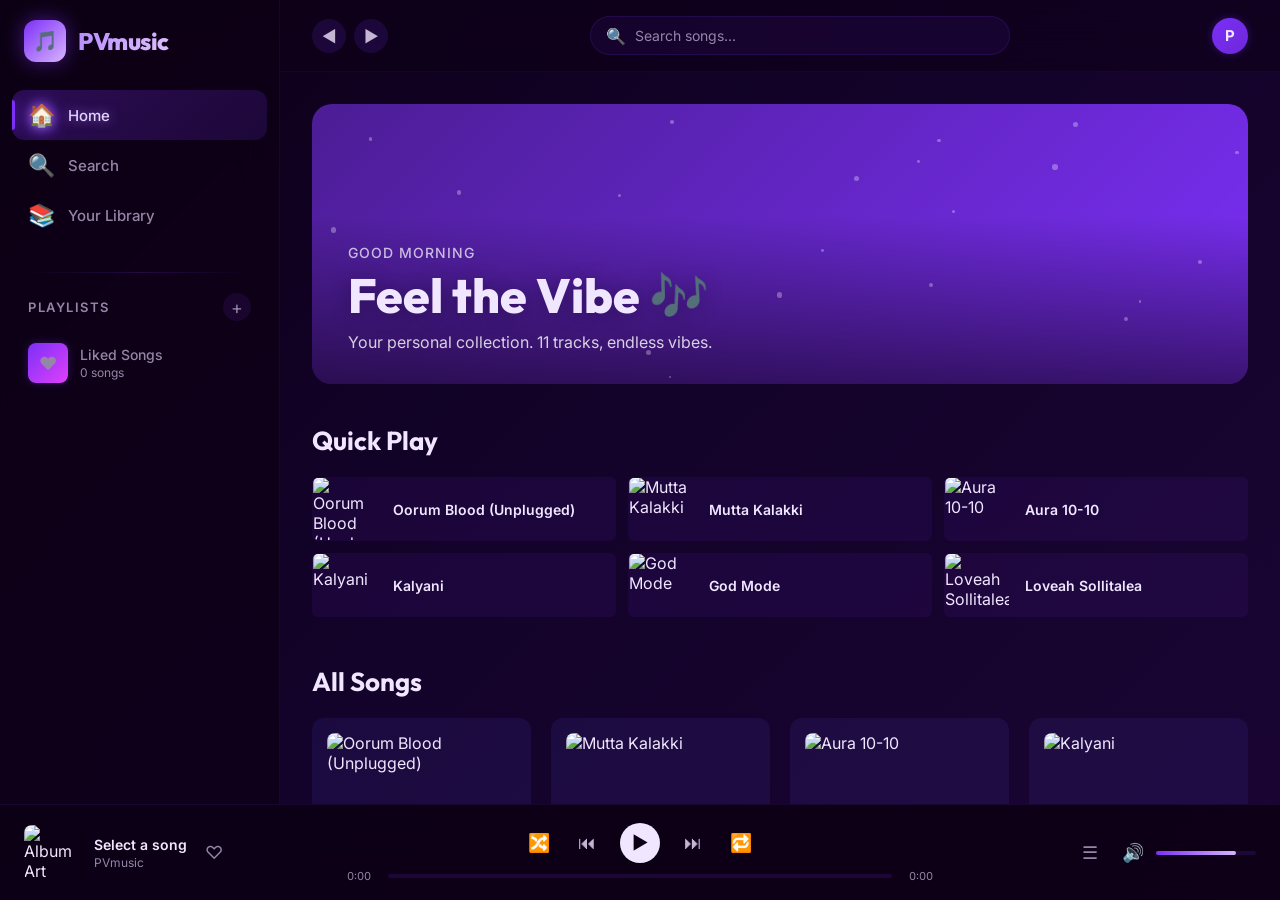
==== commit 748b1816: "🎵 PVmusic - Spotify-like music streaming app with purple theme" ====
--- a/index.html
+++ b/index.html
@@ -1,1632 +1,312 @@
 <!DOCTYPE html>
 <html lang="en">
 <head>
-<meta charset="UTF-8">
-<meta name="viewport" content="width=device-width, initial-scale=1.0">
-<title>PVmusic — Premium Music Streaming</title>
-<link href="https://fonts.googleapis.com/css2?family=Inter:wght@300;400;500;600;700;800;900&display=swap" rel="stylesheet">
-<style>
-:root {
-  --mp: #9370DB;
-  --lp: #C8A2FF;
-  --lv: #E6E6FA;
-  --dp: #4B0082;
-  --ind: #3F00FF;
-  --bg: #0a0010;
-  --bg2: #0f0018;
-  --bg3: #140020;
-  --card: rgba(147,112,219,0.08);
-  --glass: rgba(147,112,219,0.12);
-  --border: rgba(147,112,219,0.2);
-  --text: #f0eaff;
-  --muted: #9980bb;
-  --sidebar-w: 240px;
-  --player-h: 90px;
-}
-*{margin:0;padding:0;box-sizing:border-box;}
-html,body{height:100%;overflow:hidden;}
-body{
-  font-family:'Inter',sans-serif;
-  background:var(--bg);
-  color:var(--text);
-  display:flex;
-  flex-direction:column;
-}
-
-/* SCROLLBAR */
-::-webkit-scrollbar{width:4px;height:4px;}
-::-webkit-scrollbar-track{background:transparent;}
-::-webkit-scrollbar-thumb{background:var(--border);border-radius:4px;}
-
-/* SONG BG BLUR */
-#song-bg{
-  position:fixed;inset:0;z-index:0;
-  background-size:cover;background-position:center;
-  filter:blur(80px) saturate(1.4) brightness(0.25);
-  transform:scale(1.15);
-  transition:background-image .8s ease, opacity .8s ease;
-  opacity:0;
-  pointer-events:none;
-}
-#song-bg.active{opacity:1;}
-
-/* SONG IMAGE in cards/rows */
-.song-cover-img{
-  width:100%;height:100%;object-fit:cover;
-  border-radius:10px;position:absolute;inset:0;
-}
-.song-cover{position:relative;}
-.song-thumb-img{
-  width:100%;height:100%;object-fit:cover;border-radius:8px;
-}
-
-/* PARTICLES */
-#particles{position:fixed;top:0;left:0;width:100%;height:100%;pointer-events:none;z-index:0;overflow:hidden;}
-.particle{
-  position:absolute;
-  width:2px;height:2px;
-  background:var(--lp);
-  border-radius:50%;
-  opacity:0;
-  animation:float linear infinite;
-}
-@keyframes float{
-  0%{transform:translateY(100vh) scale(0);opacity:0;}
-  10%{opacity:.6;}
-  90%{opacity:.3;}
-  100%{transform:translateY(-10px) scale(1);opacity:0;}
-}
-
-/* LAYOUT */
-.app-layout{
-  display:flex;
-  flex:1;
-  height:calc(100% - var(--player-h));
-  position:relative;
-  z-index:1;
-}
-
-/* SIDEBAR */
-.sidebar{
-  width:var(--sidebar-w);
-  background:linear-gradient(180deg,rgba(75,0,130,0.6) 0%,rgba(15,0,30,0.95) 100%);
-  backdrop-filter:blur(20px);
-  border-right:1px solid var(--border);
-  display:flex;
-  flex-direction:column;
-  overflow-y:auto;
-  flex-shrink:0;
-}
-.logo{
-  padding:20px 16px 12px;
-  display:flex;align-items:center;gap:10px;
-}
-.logo-icon{
-  width:36px;height:36px;
-  background:linear-gradient(135deg,var(--mp),var(--ind));
-  border-radius:10px;
-  display:flex;align-items:center;justify-content:center;
-  font-size:18px;box-shadow:0 0 20px rgba(147,112,219,0.6);
-}
-.logo-text{font-size:20px;font-weight:800;background:linear-gradient(90deg,var(--lp),var(--lv));-webkit-background-clip:text;-webkit-text-fill-color:transparent;}
-
-.nav-section{padding:8px 8px 0;}
-.nav-label{font-size:10px;font-weight:600;color:var(--muted);letter-spacing:1.5px;padding:8px 8px 4px;text-transform:uppercase;}
-.nav-item{
-  display:flex;align-items:center;gap:12px;
-  padding:10px 12px;
-  border-radius:10px;
-  cursor:pointer;
-  font-size:14px;font-weight:500;
-  color:var(--muted);
-  transition:all .2s;
-  position:relative;
-  overflow:hidden;
-}
-.nav-item:hover{color:var(--lp);background:var(--card);}
-.nav-item.active{
-  color:var(--lp);
-  background:linear-gradient(90deg,rgba(147,112,219,0.2),transparent);
-  box-shadow:inset 3px 0 0 var(--mp);
-}
-.nav-item svg{width:18px;height:18px;flex-shrink:0;}
-
-.playlist-list{padding:0 8px 8px;flex:1;overflow-y:auto;}
-.playlist-item{
-  display:flex;align-items:center;gap:10px;
-  padding:8px 10px;border-radius:8px;
-  cursor:pointer;font-size:13px;color:var(--muted);
-  transition:all .2s;
-}
-.playlist-item:hover{color:var(--lp);background:var(--card);}
-.playlist-item.active{color:var(--lp);}
-.playlist-thumb{
-  width:32px;height:32px;border-radius:6px;
-  background:linear-gradient(135deg,var(--mp),var(--ind));
-  display:flex;align-items:center;justify-content:center;
-  font-size:14px;flex-shrink:0;
-}
-
-/* MAIN */
-.main{flex:1;overflow-y:auto;position:relative;}
-.main-inner{padding:24px 24px 32px;max-width:1400px;}
-
-/* VIEWS */
-.view{display:none;}
-.view.active{display:block;}
-
-/* TOP BAR */
-.top-bar{
-  display:flex;align-items:center;justify-content:space-between;
-  margin-bottom:24px;gap:12px;flex-wrap:wrap;
-}
-.greeting{font-size:28px;font-weight:800;background:linear-gradient(90deg,var(--lp),var(--lv));-webkit-background-clip:text;-webkit-text-fill-color:transparent;}
-.user-area{display:flex;align-items:center;gap:10px;}
-.avatar{
-  width:36px;height:36px;border-radius:50%;
-  background:linear-gradient(135deg,var(--mp),var(--ind));
-  display:flex;align-items:center;justify-content:center;
-  font-size:15px;font-weight:700;cursor:pointer;
-  box-shadow:0 0 12px rgba(147,112,219,0.4);
-  transition:box-shadow .2s;
-}
-.avatar:hover{box-shadow:0 0 20px rgba(147,112,219,0.7);}
-.btn{
-  padding:8px 20px;border-radius:50px;font-size:13px;font-weight:600;
-  cursor:pointer;border:none;transition:all .2s;
-}
-.btn-primary{background:linear-gradient(90deg,var(--mp),var(--ind));color:#fff;box-shadow:0 0 20px rgba(147,112,219,0.4);}
-.btn-primary:hover{transform:scale(1.04);box-shadow:0 0 30px rgba(147,112,219,0.6);}
-.btn-ghost{background:transparent;color:var(--lp);border:1px solid var(--border);}
-.btn-ghost:hover{background:var(--card);border-color:var(--mp);}
-
-/* SECTION */
-.section-title{font-size:20px;font-weight:700;margin-bottom:14px;display:flex;align-items:center;justify-content:space-between;}
-.see-all{font-size:12px;font-weight:500;color:var(--muted);cursor:pointer;transition:color .2s;}
-.see-all:hover{color:var(--lp);}
-
-/* SONG CARDS */
-.songs-grid{display:grid;grid-template-columns:repeat(auto-fill,minmax(160px,1fr));gap:14px;margin-bottom:28px;}
-.song-card{
-  background:var(--card);
-  border:1px solid var(--border);
-  border-radius:14px;
-  padding:14px;
-  cursor:pointer;
-  transition:all .25s;
-  position:relative;overflow:hidden;
-}
-.song-card:hover{
-  transform:translateY(-4px);
-  border-color:var(--mp);
-  box-shadow:0 8px 32px rgba(147,112,219,0.3);
-  background:var(--glass);
-}
-.song-card.playing{border-color:var(--lp);box-shadow:0 0 24px rgba(200,162,255,0.4);}
-.song-cover{
-  width:100%;aspect-ratio:1;
-  border-radius:10px;
-  margin-bottom:10px;
-  display:flex;align-items:center;justify-content:center;
-  font-size:42px;
-  position:relative;
-  overflow:hidden;
-}
-.song-cover img{width:100%;height:100%;object-fit:cover;border-radius:10px;}
-.play-overlay{
-  position:absolute;inset:0;
-  background:rgba(0,0,0,0.4);
-  display:flex;align-items:center;justify-content:center;
-  opacity:0;transition:opacity .2s;border-radius:10px;
-}
-.song-card:hover .play-overlay{opacity:1;}
-.play-overlay svg{width:40px;height:40px;color:#fff;filter:drop-shadow(0 0 8px var(--mp));}
-.song-name{font-size:13px;font-weight:600;margin-bottom:3px;white-space:nowrap;overflow:hidden;text-overflow:ellipsis;}
-.song-artist{font-size:11px;color:var(--muted);white-space:nowrap;overflow:hidden;text-overflow:ellipsis;}
-.like-btn{
-  position:absolute;top:8px;right:8px;
-  width:28px;height:28px;border-radius:50%;
-  background:rgba(0,0,0,0.5);
-  display:flex;align-items:center;justify-content:center;
-  opacity:0;transition:all .2s;cursor:pointer;border:none;
-}
-.song-card:hover .like-btn{opacity:1;}
-.like-btn.liked{opacity:1;background:rgba(147,112,219,0.4);}
-.like-btn svg{width:14px;height:14px;}
-.like-btn.liked svg{color:var(--lp);}
-
-/* SONG LIST */
-.song-list{margin-bottom:24px;}
-.song-row{
-  display:flex;align-items:center;gap:14px;
-  padding:10px 12px;border-radius:10px;
-  cursor:pointer;transition:all .2s;
-  position:relative;
-}
-.song-row:hover{background:var(--card);}
-.song-row.playing{background:linear-gradient(90deg,rgba(147,112,219,0.15),transparent);}
-.song-num{width:20px;text-align:center;font-size:13px;color:var(--muted);flex-shrink:0;}
-.song-row.playing .song-num{color:var(--lp);}
-.song-thumb{
-  width:42px;height:42px;border-radius:8px;
-  display:flex;align-items:center;justify-content:center;
-  font-size:20px;flex-shrink:0;overflow:hidden;
-}
-.song-thumb img{width:100%;height:100%;object-fit:cover;}
-.song-info{flex:1;min-width:0;}
-.song-row-name{font-size:14px;font-weight:500;white-space:nowrap;overflow:hidden;text-overflow:ellipsis;}
-.song-row.playing .song-row-name{color:var(--lp);}
-.song-row-artist{font-size:12px;color:var(--muted);}
-.song-duration{font-size:12px;color:var(--muted);flex-shrink:0;}
-.song-row-actions{display:flex;align-items:center;gap:8px;opacity:0;transition:opacity .2s;}
-.song-row:hover .song-row-actions{opacity:1;}
-.icon-btn{
-  width:28px;height:28px;border-radius:50%;
-  background:transparent;border:none;
-  display:flex;align-items:center;justify-content:center;
-  cursor:pointer;color:var(--muted);transition:all .2s;
-}
-.icon-btn:hover{color:var(--lp);background:var(--card);}
-.icon-btn.active{color:var(--lp);}
-
-/* SEARCH */
-.search-box{
-  position:relative;margin-bottom:24px;
-}
-.search-box input{
-  width:100%;padding:14px 14px 14px 48px;
-  background:var(--glass);
-  border:1px solid var(--border);
-  border-radius:50px;
-  color:var(--text);font-size:15px;
-  outline:none;transition:all .2s;
-}
-.search-box input:focus{border-color:var(--mp);box-shadow:0 0 20px rgba(147,112,219,0.2);}
-.search-box input::placeholder{color:var(--muted);}
-.search-icon{
-  position:absolute;left:16px;top:50%;transform:translateY(-50%);
-  color:var(--muted);
-}
-.search-icon svg{width:20px;height:20px;}
-
-/* FEATURED BANNER */
-.featured-banner{
-  background:linear-gradient(135deg,rgba(75,0,130,0.6),rgba(63,0,255,0.3));
-  border:1px solid var(--border);
-  border-radius:18px;
-  padding:28px;
-  margin-bottom:28px;
-  display:flex;align-items:center;gap:24px;
-  position:relative;overflow:hidden;
-  backdrop-filter:blur(10px);
-}
-.featured-banner::before{
-  content:'';position:absolute;
-  top:-50%;right:-10%;
-  width:300px;height:300px;
-  background:radial-gradient(circle,rgba(147,112,219,0.3),transparent 70%);
-  animation:pulse 4s ease-in-out infinite;
-}
-@keyframes pulse{0%,100%{transform:scale(1);}50%{transform:scale(1.1);}}
-.featured-cover{
-  width:110px;height:110px;border-radius:14px;
-  display:flex;align-items:center;justify-content:center;
-  font-size:52px;flex-shrink:0;
-  box-shadow:0 0 30px rgba(147,112,219,0.5);
-  position:relative;z-index:1;
-}
-.featured-info{flex:1;position:relative;z-index:1;}
-.featured-tag{font-size:11px;font-weight:600;color:var(--lp);letter-spacing:2px;margin-bottom:8px;text-transform:uppercase;}
-.featured-title{font-size:26px;font-weight:800;margin-bottom:4px;}
-.featured-artist{font-size:14px;color:var(--muted);margin-bottom:16px;}
-.featured-actions{display:flex;gap:10px;}
-
-/* VISUALIZER */
-#visualizer-wrap{
-  display:flex;align-items:flex-end;justify-content:center;gap:2px;
-  height:40px;margin-bottom:4px;
-}
-.vis-bar{
-  width:3px;background:linear-gradient(180deg,var(--lp),var(--mp));
-  border-radius:3px;min-height:3px;
-  transition:height .05s ease;
-}
-
-/* PLAYER */
-#player{
-  height:var(--player-h);
-  background:linear-gradient(90deg,rgba(15,0,30,0.98),rgba(20,0,40,0.98));
-  border-top:1px solid var(--border);
-  backdrop-filter:blur(20px);
-  display:flex;align-items:center;
-  padding:0 16px;gap:16px;
-  position:relative;z-index:10;
-  flex-shrink:0;
-}
-.player-left{display:flex;align-items:center;gap:12px;width:260px;min-width:0;}
-.player-cover{
-  width:54px;height:54px;border-radius:8px;
-  display:flex;align-items:center;justify-content:center;
-  font-size:24px;flex-shrink:0;overflow:hidden;
-  box-shadow:0 0 14px rgba(147,112,219,0.4);
-}
-.player-cover img{width:100%;height:100%;object-fit:cover;}
-.player-song-info{min-width:0;}
-.player-title{font-size:13px;font-weight:600;white-space:nowrap;overflow:hidden;text-overflow:ellipsis;color:var(--text);}
-.player-artist{font-size:11px;color:var(--muted);}
-#player-like{width:28px;height:28px;border-radius:50%;background:transparent;border:none;color:var(--muted);cursor:pointer;display:flex;align-items:center;justify-content:center;transition:all .2s;}
-#player-like.liked{color:var(--lp);}
-#player-like:hover{color:var(--lp);}
-#player-like svg{width:16px;height:16px;}
-
-.player-center{flex:1;display:flex;flex-direction:column;align-items:center;gap:8px;}
-.player-controls{display:flex;align-items:center;gap:8px;}
-.ctrl-btn{
-  width:32px;height:32px;border-radius:50%;
-  background:transparent;border:none;
-  color:var(--muted);cursor:pointer;
-  display:flex;align-items:center;justify-content:center;
-  transition:all .2s;
-}
-.ctrl-btn:hover{color:var(--lp);transform:scale(1.1);}
-.ctrl-btn.active{color:var(--lp);}
-.ctrl-btn svg{width:18px;height:18px;}
-#play-pause-btn{
-  width:40px;height:40px;
-  background:linear-gradient(135deg,var(--mp),var(--ind));
-  border-radius:50%;color:#fff;
-  box-shadow:0 0 20px rgba(147,112,219,0.5);
-}
-#play-pause-btn:hover{transform:scale(1.1);box-shadow:0 0 28px rgba(147,112,219,0.7);}
-#play-pause-btn svg{width:20px;height:20px;}
-.progress-area{display:flex;align-items:center;gap:8px;width:100%;max-width:500px;}
-.time-text{font-size:11px;color:var(--muted);min-width:35px;}
-.time-text:last-child{text-align:right;}
-#progress-bar{
-  flex:1;height:4px;border-radius:4px;
-  -webkit-appearance:none;appearance:none;
-  cursor:pointer;outline:none;
-  background: linear-gradient(to right, var(--lp) 0%, var(--lp) var(--val,0%), rgba(147,112,219,0.25) var(--val,0%), rgba(147,112,219,0.25) 100%);
-}
-#progress-bar::-webkit-slider-thumb{
-  -webkit-appearance:none;
-  width:14px;height:14px;border-radius:50%;
-  background:var(--lp);cursor:pointer;
-  box-shadow:0 0 8px rgba(200,162,255,0.7);
-  margin-top:-5px;
-}
-#progress-bar::-moz-range-thumb{
-  width:14px;height:14px;border-radius:50%;
-  background:var(--lp);cursor:pointer;border:none;
-  box-shadow:0 0 8px rgba(200,162,255,0.7);
-}
-#progress-bar::-webkit-slider-runnable-track{height:4px;border-radius:4px;}
-#progress-bar::-moz-range-track{height:4px;border-radius:4px;background:transparent;}
-
-.player-right{display:flex;align-items:center;gap:8px;width:220px;justify-content:flex-end;}
-.volume-area{display:flex;align-items:center;gap:6px;}
-.volume-area svg{width:18px;height:18px;color:var(--muted);}
-#volume-bar{
-  width:80px;height:4px;border-radius:4px;
-  -webkit-appearance:none;appearance:none;
-  cursor:pointer;outline:none;
-  background: linear-gradient(to right, var(--lp) 0%, var(--lp) var(--val,80%), rgba(147,112,219,0.25) var(--val,80%), rgba(147,112,219,0.25) 100%);
-}
-#volume-bar::-webkit-slider-thumb{
-  -webkit-appearance:none;
-  width:12px;height:12px;border-radius:50%;background:var(--lp);cursor:pointer;
-  margin-top:-4px;
-}
-#volume-bar::-moz-range-thumb{
-  width:12px;height:12px;border-radius:50%;background:var(--lp);cursor:pointer;border:none;
-}
-#volume-bar::-webkit-slider-runnable-track{height:4px;border-radius:4px;}
-#volume-bar::-moz-range-track{height:4px;border-radius:4px;background:transparent;}
-
-/* AUTH */
-.auth-modal{
-  position:fixed;inset:0;z-index:100;
-  background:rgba(0,0,0,0.85);backdrop-filter:blur(10px);
-  display:flex;align-items:center;justify-content:center;
-}
-.auth-card{
-  background:linear-gradient(135deg,rgba(20,0,40,0.98),rgba(10,0,20,0.98));
-  border:1px solid var(--border);
-  border-radius:20px;padding:36px;
-  width:100%;max-width:400px;
-  box-shadow:0 0 60px rgba(147,112,219,0.3);
-}
-.auth-logo{text-align:center;margin-bottom:24px;}
-.auth-logo .logo-text{font-size:28px;display:block;-webkit-text-fill-color:transparent;background:linear-gradient(90deg,var(--lp),var(--lv));-webkit-background-clip:text;}
-.auth-title{font-size:20px;font-weight:700;text-align:center;margin-bottom:6px;}
-.auth-sub{font-size:13px;color:var(--muted);text-align:center;margin-bottom:24px;}
-.form-group{margin-bottom:14px;}
-.form-group label{font-size:12px;font-weight:500;color:var(--muted);display:block;margin-bottom:6px;}
-.form-group input{
-  width:100%;padding:12px 14px;
-  background:var(--glass);border:1px solid var(--border);
-  border-radius:10px;color:var(--text);font-size:14px;outline:none;
-  transition:border-color .2s;
-}
-.form-group input:focus{border-color:var(--mp);box-shadow:0 0 12px rgba(147,112,219,0.2);}
-.form-group input::placeholder{color:var(--muted);}
-.auth-switch{text-align:center;margin-top:16px;font-size:13px;color:var(--muted);}
-.auth-switch span{color:var(--lp);cursor:pointer;font-weight:500;}
-.auth-switch span:hover{text-decoration:underline;}
-
-/* MODAL */
-.modal-overlay{
-  position:fixed;inset:0;z-index:50;
-  background:rgba(0,0,0,0.7);backdrop-filter:blur(6px);
-  display:none;align-items:center;justify-content:center;
-}
-.modal-overlay.open{display:flex;}
-.modal-card{
-  background:linear-gradient(135deg,rgba(20,0,40,0.98),rgba(10,0,20,0.98));
-  border:1px solid var(--border);border-radius:18px;padding:28px;
-  width:100%;max-width:420px;
-  box-shadow:0 0 40px rgba(147,112,219,0.3);
-}
-.modal-title{font-size:18px;font-weight:700;margin-bottom:16px;}
-.modal-actions{display:flex;gap:10px;margin-top:20px;justify-content:flex-end;}
-
-/* QUEUE / RIGHT PANEL */
-.right-panel{
-  width:280px;
-  background:linear-gradient(180deg,rgba(20,0,40,0.8) 0%,rgba(10,0,15,0.95) 100%);
-  border-left:1px solid var(--border);
-  display:flex;flex-direction:column;
-  overflow:hidden;flex-shrink:0;
-}
-.panel-tab{display:flex;border-bottom:1px solid var(--border);}
-.panel-tab-btn{
-  flex:1;padding:12px 8px;font-size:12px;font-weight:600;
-  color:var(--muted);cursor:pointer;transition:all .2s;
-  background:transparent;border:none;text-align:center;letter-spacing:.5px;
-}
-.panel-tab-btn.active{color:var(--lp);border-bottom:2px solid var(--mp);}
-.panel-content{flex:1;overflow-y:auto;padding:12px;}
-.queue-item{
-  display:flex;align-items:center;gap:10px;padding:8px;
-  border-radius:8px;cursor:pointer;transition:all .2s;
-}
-.queue-item:hover{background:var(--card);}
-.queue-item.playing{background:rgba(147,112,219,0.15);}
-.queue-thumb{
-  width:36px;height:36px;border-radius:6px;
-  display:flex;align-items:center;justify-content:center;
-  font-size:16px;flex-shrink:0;overflow:hidden;
-}
-.queue-thumb img{width:100%;height:100%;object-fit:cover;}
-.queue-info{flex:1;min-width:0;}
-.queue-name{font-size:12px;font-weight:500;white-space:nowrap;overflow:hidden;text-overflow:ellipsis;}
-.queue-artist{font-size:11px;color:var(--muted);}
-.queue-remove{background:transparent;border:none;color:var(--muted);cursor:pointer;padding:4px;border-radius:4px;transition:color .2s;}
-.queue-remove:hover{color:var(--lp);}
-.queue-remove svg{width:14px;height:14px;}
-
-/* SETTINGS */
-.settings-section{
-  background:var(--card);border:1px solid var(--border);
-  border-radius:14px;padding:20px;margin-bottom:16px;
-}
-.settings-section h3{font-size:15px;font-weight:600;margin-bottom:14px;color:var(--lp);}
-.setting-row{
-  display:flex;align-items:center;justify-content:space-between;
-  padding:8px 0;border-bottom:1px solid rgba(147,112,219,0.08);
-}
-.setting-row:last-child{border-bottom:none;}
-.setting-label{font-size:14px;}
-.setting-desc{font-size:12px;color:var(--muted);margin-top:2px;}
-.toggle{
-  width:44px;height:24px;border-radius:12px;
-  background:rgba(147,112,219,0.2);
-  position:relative;cursor:pointer;transition:background .2s;border:none;
-}
-.toggle.on{background:var(--mp);}
-.toggle::after{
-  content:'';position:absolute;
-  top:2px;left:2px;
-  width:20px;height:20px;border-radius:50%;
-  background:#fff;transition:transform .2s;
-}
-.toggle.on::after{transform:translateX(20px);}
-
-/* TOAST */
-.toast{
-  position:fixed;bottom:calc(var(--player-h) + 16px);right:16px;
-  background:linear-gradient(90deg,var(--dp),rgba(63,0,255,0.8));
-  color:#fff;padding:12px 20px;border-radius:10px;
-  font-size:13px;font-weight:500;
-  z-index:200;transform:translateX(120%);
-  transition:transform .3s;
-  box-shadow:0 4px 20px rgba(147,112,219,0.4);
-  backdrop-filter:blur(10px);
-}
-.toast.show{transform:translateX(0);}
-
-/* RIPPLE */
-.ripple{
-  position:absolute;border-radius:50%;
-  background:rgba(200,162,255,0.4);
-  transform:scale(0);animation:rippleAnim .6s linear;
-  pointer-events:none;
-}
-@keyframes rippleAnim{to{transform:scale(4);opacity:0;}}
-
-/* PROFILE */
-.profile-header{
-  background:linear-gradient(135deg,rgba(75,0,130,0.4),rgba(63,0,255,0.2));
-  border:1px solid var(--border);border-radius:18px;
-  padding:28px;display:flex;align-items:center;gap:20px;
-  margin-bottom:24px;
-}
-.profile-avatar{
-  width:80px;height:80px;border-radius:50%;
-  background:linear-gradient(135deg,var(--mp),var(--ind));
-  display:flex;align-items:center;justify-content:center;
-  font-size:36px;font-weight:700;
-  box-shadow:0 0 30px rgba(147,112,219,0.5);
-}
-.profile-name{font-size:24px;font-weight:800;}
-.profile-email{font-size:14px;color:var(--muted);margin-top:4px;}
-
-/* EMPTY STATE */
-.empty-state{
-  text-align:center;padding:48px 24px;color:var(--muted);
-}
-.empty-state svg{width:64px;height:64px;margin:0 auto 16px;opacity:.4;}
-.empty-state h3{font-size:18px;font-weight:600;color:var(--text);margin-bottom:8px;}
-.empty-state p{font-size:14px;}
-
-/* MINI EQUALIZER */
-.equalizer{display:flex;gap:2px;align-items:flex-end;height:14px;}
-.eq-bar{width:3px;background:var(--lp);border-radius:2px;animation:eqAnim var(--d,.5s) ease-in-out infinite alternate;}
-@keyframes eqAnim{from{height:3px;}to{height:14px;}}
-
-/* LIGHT MODE */
-body.light{
-  --bg:#f0eaff;--bg2:#e8dfff;--bg3:#ddd4ff;
-  --card:rgba(147,112,219,0.06);--glass:rgba(147,112,219,0.1);
-  --border:rgba(147,112,219,0.25);
-  --text:#1a0030;--muted:#7060a0;
-}
-body.light .sidebar{background:linear-gradient(180deg,rgba(200,162,255,0.4) 0%,rgba(230,220,255,0.95) 100%);}
-body.light #player{background:linear-gradient(90deg,rgba(230,220,255,0.98),rgba(240,230,255,0.98));}
-
-/* RESPONSIVE */
-@media(max-width:900px){
-  .right-panel{display:none;}
-  :root{--sidebar-w:56px;}
-  .nav-item span,.nav-label,.logo-text,.playlist-list{display:none;}
-  .logo{justify-content:center;}
-  .logo-icon{margin:0;}
-  .nav-item{justify-content:center;padding:12px;}
-}
-@media(max-width:600px){
-  .sidebar{display:none;}
-  .player-left{width:auto;flex:1;}
-  .player-right{display:none;}
-}
-</style>
+  <meta charset="UTF-8">
+  <meta name="viewport" content="width=device-width, initial-scale=1.0">
+  <meta name="description" content="PVmusic — Your premium music streaming experience with a vibrant purple aesthetic.">
+  <title>PVmusic — Stream Your Vibe</title>
+  <link rel="stylesheet" href="styles.css">
+  <link rel="icon" href="data:image/svg+xml,<svg xmlns='http://www.w3.org/2000/svg' viewBox='0 0 100 100'><text y='.9em' font-size='90'>🎵</text></svg>">
 </head>
 <body>
 
-<div id="particles"></div>
-<div id="song-bg"></div>
-
-<!-- AUTH MODAL -->
-<div class="auth-modal" id="auth-modal">
-  <div class="auth-card">
-    <div class="auth-logo">
+<div class="app-container" id="app">
+
+  <!-- ═══════════ SIDEBAR ═══════════ -->
+  <aside class="sidebar" id="sidebar">
+    <div class="sidebar-logo">
+      <div class="logo-icon">🎵</div>
       <span class="logo-text">PVmusic</span>
     </div>
-    <div id="auth-login">
-      <h2 class="auth-title">Welcome back</h2>
-      <p class="auth-sub">Sign in to your PVmusic account</p>
-      <div class="form-group"><label>Email</label><input type="email" id="login-email" placeholder="you@example.com"></div>
-      <div class="form-group"><label>Password</label><input type="password" id="login-pass" placeholder="••••••••"></div>
-      <button class="btn btn-primary" style="width:100%;margin-top:4px;" onclick="doLogin()">Sign In</button>
-      <div class="auth-switch">Don't have an account? <span onclick="showSignup()">Sign up</span></div>
-      <div class="auth-switch" style="margin-top:8px;"><span onclick="guestLogin()">Continue as Guest</span></div>
-    </div>
-    <div id="auth-signup" style="display:none;">
-      <h2 class="auth-title">Create account</h2>
-      <p class="auth-sub">Join PVmusic for free</p>
-      <div class="form-group"><label>Name</label><input type="text" id="signup-name" placeholder="Your name"></div>
-      <div class="form-group"><label>Email</label><input type="email" id="signup-email" placeholder="you@example.com"></div>
-      <div class="form-group"><label>Password</label><input type="password" id="signup-pass" placeholder="••••••••"></div>
-      <button class="btn btn-primary" style="width:100%;margin-top:4px;" onclick="doSignup()">Create Account</button>
-      <div class="auth-switch">Already have an account? <span onclick="showLogin()">Sign in</span></div>
-    </div>
-  </div>
+
+    <nav class="sidebar-nav">
+      <div class="nav-item active" data-view="home" id="nav-home">
+        <span class="nav-icon">🏠</span>
+        <span>Home</span>
+      </div>
+      <div class="nav-item" data-view="search" id="nav-search">
+        <span class="nav-icon">🔍</span>
+        <span>Search</span>
+      </div>
+      <div class="nav-item" data-view="library" id="nav-library">
+        <span class="nav-icon">📚</span>
+        <span>Your Library</span>
+      </div>
+    </nav>
+
+    <div class="sidebar-divider"></div>
+
+    <div class="sidebar-library">
+      <div class="library-header">
+        <h3>Playlists</h3>
+        <button class="btn-create-playlist" id="btn-create-playlist" title="Create Playlist">+</button>
+      </div>
+
+      <div id="sidebar-playlist-list">
+        <div class="playlist-item" data-view="liked" id="nav-liked">
+          <div class="playlist-icon liked-icon">❤️</div>
+          <div class="playlist-item-info">
+            <div class="name">Liked Songs</div>
+            <div class="meta" id="liked-count-sidebar">0 songs</div>
+          </div>
+        </div>
+        <!-- Dynamic playlists render here -->
+      </div>
+    </div>
+  </aside>
+
+  <!-- ═══════════ MAIN CONTENT ═══════════ -->
+  <main class="main-content" id="main-content">
+
+    <!-- Top Bar -->
+    <div class="top-bar">
+      <div class="nav-arrows">
+        <button id="btn-back" title="Go back">◀</button>
+        <button id="btn-forward" title="Go forward">▶</button>
+      </div>
+
+      <div class="search-container">
+        <input type="text" class="search-input" id="search-input" placeholder="Search songs..." autocomplete="off">
+        <span class="search-icon">🔍</span>
+      </div>
+
+      <div class="top-bar-profile" id="top-bar-profile" title="Profile">P</div>
+    </div>
+
+    <!-- ── HOME VIEW ── -->
+    <div class="content-view active" id="view-home">
+      <!-- Hero -->
+      <div class="hero-banner" id="hero-banner">
+        <div class="hero-overlay"></div>
+        <div class="hero-particles" id="hero-particles"></div>
+        <div class="hero-content">
+          <p class="greeting" id="greeting-text">Good Evening</p>
+          <h1>Feel the Vibe 🎶</h1>
+          <p>Your personal collection. 11 tracks, endless vibes.</p>
+        </div>
+      </div>
+
+      <!-- Quick Play -->
+      <div class="section-header">
+        <h2>Quick Play</h2>
+      </div>
+      <div class="quick-play-grid" id="quick-play-grid">
+        <!-- JS renders quick play cards -->
+      </div>
+
+      <!-- All Songs -->
+      <div class="section-header">
+        <h2>All Songs</h2>
+      </div>
+      <div class="song-grid" id="song-grid-home">
+        <!-- JS renders song cards -->
+      </div>
+    </div>
+
+    <!-- ── SEARCH VIEW ── -->
+    <div class="content-view" id="view-search">
+      <h2 style="font-family:'Outfit',sans-serif; font-size:28px; font-weight:700; margin-bottom:24px;">Search Results</h2>
+      <div class="search-results-info" id="search-results-info"></div>
+      <div class="song-grid" id="song-grid-search">
+        <!-- JS renders results -->
+      </div>
+      <div class="no-results hidden" id="no-results">
+        <div class="no-results-icon">🔍</div>
+        <h3>No songs found</h3>
+        <p>Try a different search term</p>
+      </div>
+    </div>
+
+    <!-- ── LIKED SONGS VIEW ── -->
+    <div class="content-view" id="view-liked">
+      <div class="liked-header">
+        <div class="liked-header-icon">❤️</div>
+        <div class="liked-header-info">
+          <div class="label">Playlist</div>
+          <h2>Liked Songs</h2>
+          <div class="count" id="liked-count-header">0 songs</div>
+        </div>
+      </div>
+
+      <div class="playlist-actions">
+        <button class="btn-play-all" id="btn-play-liked">▶ Play All</button>
+        <button class="btn-shuffle-all" id="btn-shuffle-liked">🔀 Shuffle</button>
+      </div>
+
+      <div class="song-list" id="liked-song-list">
+        <div class="song-list-header">
+          <span>#</span>
+          <span>Title</span>
+          <span>Artist</span>
+          <span>Duration</span>
+          <span></span>
+        </div>
+        <!-- JS renders liked songs -->
+      </div>
+
+      <div class="empty-state hidden" id="liked-empty">
+        <div class="empty-icon">💜</div>
+        <h3>No liked songs yet</h3>
+        <p>Tap the heart icon on any song to add it here.</p>
+      </div>
+    </div>
+
+    <!-- ── PLAYLIST DETAIL VIEW ── -->
+    <div class="content-view" id="view-playlist">
+      <div class="playlist-header">
+        <div class="playlist-header-icon">🎶</div>
+        <div class="playlist-header-info">
+          <div class="label">Playlist</div>
+          <h2 id="playlist-detail-name">My Playlist</h2>
+          <div class="count" id="playlist-detail-count">0 songs</div>
+        </div>
+      </div>
+
+      <div class="playlist-actions">
+        <button class="btn-play-all" id="btn-play-playlist">▶ Play All</button>
+        <button class="btn-shuffle-all" id="btn-shuffle-playlist">🔀 Shuffle</button>
+        <button class="btn-delete-playlist" id="btn-delete-playlist">🗑️ Delete Playlist</button>
+      </div>
+
+      <div class="song-list" id="playlist-song-list">
+        <div class="song-list-header">
+          <span>#</span>
+          <span>Title</span>
+          <span>Artist</span>
+          <span>Duration</span>
+          <span></span>
+        </div>
+        <!-- JS renders playlist songs -->
+      </div>
+
+      <div class="empty-state hidden" id="playlist-empty">
+        <div class="empty-icon">🎵</div>
+        <h3>This playlist is empty</h3>
+        <p>Right-click any song and add it here.</p>
+      </div>
+    </div>
+
+    <!-- ── LIBRARY VIEW ── -->
+    <div class="content-view" id="view-library">
+      <h2 style="font-family:'Outfit',sans-serif; font-size:28px; font-weight:700; margin-bottom:24px;">Your Library</h2>
+      <div class="song-grid" id="library-grid">
+        <!-- Liked songs card + playlist cards -->
+      </div>
+    </div>
+
+  </main>
+
+  <!-- ═══════════ QUEUE PANEL ═══════════ -->
+  <div class="queue-panel" id="queue-panel">
+    <div class="queue-panel-header">
+      <h3>Queue</h3>
+      <button class="btn-close-queue" id="btn-close-queue">✕</button>
+    </div>
+    <div class="queue-now-playing" id="queue-now-playing">
+      <div class="queue-section-label">Now Playing</div>
+      <!-- JS renders current -->
+    </div>
+    <div class="queue-list" id="queue-list">
+      <div class="queue-section-label">Next Up</div>
+      <!-- JS renders queue -->
+    </div>
+  </div>
+
+  <!-- ═══════════ BOTTOM PLAYER BAR ═══════════ -->
+  <div class="player-bar" id="player-bar">
+
+    <!-- Left: Now Playing -->
+    <div class="player-now-playing" id="player-now-playing">
+      <div class="player-album-art" id="player-album-art">
+        <img src="" alt="Album Art" id="player-art-img">
+      </div>
+      <div class="player-song-info">
+        <div class="player-song-title" id="player-song-title">Select a song</div>
+        <div class="player-song-artist" id="player-song-artist">PVmusic</div>
+      </div>
+      <button class="player-like-btn" id="player-like-btn" title="Like">♡</button>
+    </div>
+
+    <!-- Center: Controls -->
+    <div class="player-controls">
+      <div class="player-buttons">
+        <button class="player-btn" id="btn-shuffle" title="Shuffle">🔀</button>
+        <button class="player-btn" id="btn-prev" title="Previous">⏮</button>
+        <button class="player-btn player-btn-main" id="btn-play-pause" title="Play">▶</button>
+        <button class="player-btn" id="btn-next" title="Next">⏭</button>
+        <button class="player-btn" id="btn-repeat" title="Repeat">🔁</button>
+      </div>
+      <div class="player-progress">
+        <span class="player-time" id="player-current-time">0:00</span>
+        <div class="progress-bar-container" id="progress-bar">
+          <div class="progress-bar-fill" id="progress-fill" style="width:0%"></div>
+        </div>
+        <span class="player-time" id="player-total-time">0:00</span>
+      </div>
+    </div>
+
+    <!-- Right: Extra Controls -->
+    <div class="player-extra">
+      <button class="player-extra-btn" id="btn-queue-toggle" title="Queue">☰</button>
+      <div class="volume-control">
+        <button class="player-extra-btn" id="btn-volume" title="Volume">🔊</button>
+        <div class="volume-slider-container" id="volume-slider">
+          <div class="volume-slider-fill" id="volume-fill" style="width:80%"></div>
+        </div>
+      </div>
+    </div>
+  </div>
+
+  <!-- ═══════════ MOBILE BOTTOM NAV ═══════════ -->
+  <div class="mobile-nav" id="mobile-nav">
+    <div class="mobile-nav-item active" data-view="home">
+      <span class="mobile-nav-icon">🏠</span>
+      <span>Home</span>
+    </div>
+    <div class="mobile-nav-item" data-view="search">
+      <span class="mobile-nav-icon">🔍</span>
+      <span>Search</span>
+    </div>
+    <div class="mobile-nav-item" data-view="library">
+      <span class="mobile-nav-icon">📚</span>
+      <span>Library</span>
+    </div>
+  </div>
+
 </div>
 
-<!-- MAIN APP -->
-<div class="app-layout">
-  <!-- SIDEBAR -->
-  <nav class="sidebar">
-    <div class="logo">
-      <div class="logo-icon">♪</div>
-      <span class="logo-text">PVmusic</span>
-    </div>
-    <div class="nav-section">
-      <div class="nav-item active" onclick="showView('home',this)">
-        <svg viewBox="0 0 24 24" fill="none" stroke="currentColor" stroke-width="2"><path d="M3 9l9-7 9 7v11a2 2 0 0 1-2 2H5a2 2 0 0 1-2-2z"/><polyline points="9,22 9,12 15,12 15,22"/></svg>
-        <span>Home</span>
-      </div>
-      <div class="nav-item" onclick="showView('search',this)">
-        <svg viewBox="0 0 24 24" fill="none" stroke="currentColor" stroke-width="2"><circle cx="11" cy="11" r="8"/><line x1="21" y1="21" x2="16.65" y2="16.65"/></svg>
-        <span>Search</span>
-      </div>
-      <div class="nav-item" onclick="showView('library',this)">
-        <svg viewBox="0 0 24 24" fill="none" stroke="currentColor" stroke-width="2"><path d="M4 19.5A2.5 2.5 0 0 1 6.5 17H20"/><path d="M6.5 2H20v20H6.5A2.5 2.5 0 0 1 4 19.5v-15A2.5 2.5 0 0 1 6.5 2z"/></svg>
-        <span>Library</span>
-      </div>
-      <div class="nav-item" onclick="showView('liked',this)">
-        <svg viewBox="0 0 24 24" fill="none" stroke="currentColor" stroke-width="2"><path d="M20.84 4.61a5.5 5.5 0 0 0-7.78 0L12 5.67l-1.06-1.06a5.5 5.5 0 0 0-7.78 7.78l1.06 1.06L12 21.23l7.78-7.78 1.06-1.06a5.5 5.5 0 0 0 0-7.78z"/></svg>
-        <span>Liked Songs</span>
-      </div>
-    </div>
-    <div class="nav-section">
-      <div class="nav-label">Playlists</div>
-      <div class="nav-item" onclick="createPlaylist()">
-        <svg viewBox="0 0 24 24" fill="none" stroke="currentColor" stroke-width="2"><circle cx="12" cy="12" r="10"/><line x1="12" y1="8" x2="12" y2="16"/><line x1="8" y1="12" x2="16" y2="12"/></svg>
-        <span>Create Playlist</span>
-      </div>
-      <div class="nav-item" onclick="showView('recent',this)">
-        <svg viewBox="0 0 24 24" fill="none" stroke="currentColor" stroke-width="2"><circle cx="12" cy="12" r="10"/><polyline points="12,6 12,12 16,14"/></svg>
-        <span>Recently Played</span>
-      </div>
-      <div class="nav-item" onclick="showView('downloads',this)">
-        <svg viewBox="0 0 24 24" fill="none" stroke="currentColor" stroke-width="2"><path d="M21 15v4a2 2 0 0 1-2 2H5a2 2 0 0 1-2-2v-4"/><polyline points="7,10 12,15 17,10"/><line x1="12" y1="15" x2="12" y2="3"/></svg>
-        <span>Downloads</span>
-      </div>
-    </div>
-    <div class="nav-section" style="flex:1;">
-      <div class="nav-label">My Playlists</div>
-      <div class="playlist-list" id="sidebar-playlists"></div>
-    </div>
-    <div class="nav-section">
-      <div class="nav-item" onclick="showView('settings',this)">
-        <svg viewBox="0 0 24 24" fill="none" stroke="currentColor" stroke-width="2"><circle cx="12" cy="12" r="3"/><path d="M19.4 15a1.65 1.65 0 0 0 .33 1.82l.06.06a2 2 0 0 1-2.83 2.83l-.06-.06a1.65 1.65 0 0 0-1.82-.33 1.65 1.65 0 0 0-1 1.51V21a2 2 0 0 1-4 0v-.09A1.65 1.65 0 0 0 9 19.4a1.65 1.65 0 0 0-1.82.33l-.06.06a2 2 0 0 1-2.83-2.83l.06-.06A1.65 1.65 0 0 0 4.68 15a1.65 1.65 0 0 0-1.51-1H3a2 2 0 0 1 0-4h.09A1.65 1.65 0 0 0 4.6 9a1.65 1.65 0 0 0-.33-1.82l-.06-.06a2 2 0 0 1 2.83-2.83l.06.06A1.65 1.65 0 0 0 9 4.68a1.65 1.65 0 0 0 1-1.51V3a2 2 0 0 1 4 0v.09a1.65 1.65 0 0 0 1 1.51 1.65 1.65 0 0 0 1.82-.33l.06-.06a2 2 0 0 1 2.83 2.83l-.06.06A1.65 1.65 0 0 0 19.4 9a1.65 1.65 0 0 0 1.51 1H21a2 2 0 0 1 0 4h-.09a1.65 1.65 0 0 0-1.51 1z"/></svg>
-        <span>Settings</span>
-      </div>
-      <div class="nav-item" onclick="showView('profile',this)">
-        <svg viewBox="0 0 24 24" fill="none" stroke="currentColor" stroke-width="2"><path d="M20 21v-2a4 4 0 0 0-4-4H8a4 4 0 0 0-4 4v2"/><circle cx="12" cy="7" r="4"/></svg>
-        <span>Profile</span>
-      </div>
-      <div class="nav-item" onclick="doLogout()">
-        <svg viewBox="0 0 24 24" fill="none" stroke="currentColor" stroke-width="2"><path d="M9 21H5a2 2 0 0 1-2-2V5a2 2 0 0 1 2-2h4"/><polyline points="16,17 21,12 16,7"/><line x1="21" y1="12" x2="9" y2="12"/></svg>
-        <span>Logout</span>
-      </div>
-    </div>
-  </nav>
-
-  <!-- MAIN CONTENT -->
-  <main class="main">
-    <div class="main-inner">
-
-      <!-- HOME -->
-      <div class="view active" id="view-home">
-        <div class="top-bar">
-          <h1 class="greeting" id="greeting">Good evening 👋</h1>
-          <div class="user-area">
-            <div class="avatar" id="user-avatar" onclick="showView('profile',null)">G</div>
-          </div>
-        </div>
-        <div class="featured-banner" id="featured-banner">
-          <div class="featured-cover" id="feat-cover">🎵</div>
-          <div class="featured-info">
-            <div class="featured-tag">🔥 Now Trending</div>
-            <div class="featured-title" id="feat-title">Oorum Blood</div>
-            <div class="featured-artist" id="feat-artist">Tamil Hits</div>
-            <div class="featured-actions">
-              <button class="btn btn-primary" onclick="playFeatured()">▶ Play Now</button>
-              <button class="btn btn-ghost" onclick="addToQueue(0)">+ Queue</button>
-            </div>
-          </div>
-        </div>
-        <div class="section-title">Featured Songs <span class="see-all" onclick="showView('library',null)">See all</span></div>
-        <div class="songs-grid" id="featured-grid"></div>
-        <div class="section-title">🔥 Trending <span class="see-all" onclick="showView('library',null)">See all</span></div>
-        <div class="songs-grid" id="trending-grid"></div>
-        <div class="section-title">Recently Played <span class="see-all" onclick="showView('recent',null)">See all</span></div>
-        <div class="song-list" id="home-recent-list"></div>
-      </div>
-
-      <!-- SEARCH -->
-      <div class="view" id="view-search">
-        <h1 class="greeting" style="margin-bottom:20px;">Search</h1>
-        <div class="search-box">
-          <div class="search-icon"><svg viewBox="0 0 24 24" fill="none" stroke="currentColor" stroke-width="2"><circle cx="11" cy="11" r="8"/><line x1="21" y1="21" x2="16.65" y2="16.65"/></svg></div>
-          <input type="text" id="search-input" placeholder="Search songs, artists…" oninput="doSearch(this.value)">
-        </div>
-        <div id="search-results"></div>
-        <div id="search-empty" style="display:none;">
-          <div class="songs-grid" id="all-songs-grid"></div>
-        </div>
-      </div>
-
-      <!-- LIBRARY -->
-      <div class="view" id="view-library">
-        <div class="top-bar">
-          <h1 class="greeting">Your Library</h1>
-          <button class="btn btn-primary" onclick="showView('search',null)">+ Add Songs</button>
-        </div>
-        <div class="section-title">All Songs</div>
-        <div class="song-list" id="library-list"></div>
-        <div class="section-title">Your Playlists</div>
-        <div class="songs-grid" id="playlists-grid"></div>
-      </div>
-
-      <!-- LIKED -->
-      <div class="view" id="view-liked">
-        <div class="top-bar">
-          <h1 class="greeting">❤️ Liked Songs</h1>
-          <span id="liked-count" style="color:var(--muted);font-size:14px;"></span>
-        </div>
-        <div class="song-list" id="liked-list"></div>
-      </div>
-
-      <!-- RECENT -->
-      <div class="view" id="view-recent">
-        <h1 class="greeting" style="margin-bottom:20px;">Recently Played</h1>
-        <div class="song-list" id="recent-list"></div>
-      </div>
-
-      <!-- DOWNLOADS -->
-      <div class="view" id="view-downloads">
-        <h1 class="greeting" style="margin-bottom:24px;">Downloads</h1>
-        <div class="empty-state">
-          <svg viewBox="0 0 24 24" fill="none" stroke="currentColor" stroke-width="1.5"><path d="M21 15v4a2 2 0 0 1-2 2H5a2 2 0 0 1-2-2v-4"/><polyline points="7,10 12,15 17,10"/><line x1="12" y1="15" x2="12" y2="3"/></svg>
-          <h3>No downloads yet</h3>
-          <p>Premium feature — coming soon</p>
-        </div>
-      </div>
-
-      <!-- SETTINGS -->
-      <div class="view" id="view-settings">
-        <h1 class="greeting" style="margin-bottom:24px;">⚙️ Settings</h1>
-        <div class="settings-section">
-          <h3>Appearance</h3>
-          <div class="setting-row">
-            <div><div class="setting-label">Light Mode</div><div class="setting-desc">Switch between dark and light theme</div></div>
-            <button class="toggle" id="theme-toggle" onclick="toggleTheme()"></button>
-          </div>
-        </div>
-        <div class="settings-section">
-          <h3>Playback</h3>
-          <div class="setting-row">
-            <div><div class="setting-label">Auto-play</div><div class="setting-desc">Play next song automatically</div></div>
-            <button class="toggle on" id="autoplay-toggle" onclick="this.classList.toggle('on')"></button>
-          </div>
-          <div class="setting-row">
-            <div><div class="setting-label">Crossfade</div><div class="setting-desc">Smooth transitions between songs</div></div>
-            <button class="toggle" id="crossfade-toggle" onclick="this.classList.toggle('on')"></button>
-          </div>
-        </div>
-        <div class="settings-section">
-          <h3>Data & Privacy</h3>
-          <div class="setting-row">
-            <div><div class="setting-label">Clear Play History</div></div>
-            <button class="btn btn-ghost" style="padding:6px 14px;font-size:12px;" onclick="clearHistory()">Clear</button>
-          </div>
-          <div class="setting-row">
-            <div><div class="setting-label">Clear Liked Songs</div></div>
-            <button class="btn btn-ghost" style="padding:6px 14px;font-size:12px;" onclick="clearLiked()">Clear</button>
-          </div>
-        </div>
-      </div>
-
-      <!-- PROFILE -->
-      <div class="view" id="view-profile">
-        <div class="profile-header">
-          <div class="profile-avatar" id="profile-avatar">G</div>
-          <div>
-            <div class="profile-name" id="profile-name">Guest</div>
-            <div class="profile-email" id="profile-email">guest@pvmusic.app</div>
-            <div style="display:flex;gap:20px;margin-top:12px;font-size:13px;color:var(--muted);">
-              <span><strong id="stat-liked" style="color:var(--lp)">0</strong> Liked</span>
-              <span><strong id="stat-playlists" style="color:var(--lp)">0</strong> Playlists</span>
-              <span><strong id="stat-recent" style="color:var(--lp)">0</strong> Played</span>
-            </div>
-          </div>
-        </div>
-        <div class="section-title">Your Playlists</div>
-        <div class="songs-grid" id="profile-playlists"></div>
-      </div>
-
-      <!-- PLAYLIST VIEW -->
-      <div class="view" id="view-playlist">
-        <div class="top-bar">
-          <div>
-            <h1 class="greeting" id="pl-title">Playlist</h1>
-            <div style="font-size:13px;color:var(--muted);margin-top:4px;" id="pl-count"></div>
-          </div>
-          <div style="display:flex;gap:10px;">
-            <button class="btn btn-primary" id="pl-play-btn">▶ Play All</button>
-            <button class="btn btn-ghost" onclick="editPlaylist()">✏️ Edit</button>
-            <button class="btn btn-ghost" style="color:#ff6b8a;border-color:#ff6b8a;" onclick="deleteCurrentPlaylist()">🗑 Delete</button>
-          </div>
-        </div>
-        <div class="song-list" id="playlist-songs-list"></div>
-      </div>
-    </div>
-  </main>
-
-  <!-- RIGHT PANEL -->
-  <aside class="right-panel">
-    <div class="panel-tab">
-      <button class="panel-tab-btn active" onclick="switchPanel('queue',this)">Queue</button>
-      <button class="panel-tab-btn" onclick="switchPanel('visualizer',this)">Visualizer</button>
-    </div>
-    <div class="panel-content" id="queue-panel">
-      <div style="font-size:11px;font-weight:600;color:var(--muted);letter-spacing:1px;margin-bottom:10px;">NOW PLAYING</div>
-      <div id="queue-now"></div>
-      <div style="font-size:11px;font-weight:600;color:var(--muted);letter-spacing:1px;margin:12px 0 8px;">NEXT UP</div>
-      <div id="queue-next"></div>
-    </div>
-    <div class="panel-content" id="vis-panel" style="display:none;align-items:center;justify-content:center;flex-direction:column;">
-      <div id="visualizer-wrap"></div>
-      <div style="font-size:11px;color:var(--muted);margin-top:8px;">Audio Visualizer</div>
-    </div>
-  </aside>
+<!-- ═══════════ CREATE PLAYLIST MODAL ═══════════ -->
+<div class="modal-overlay" id="modal-create-playlist">
+  <div class="modal">
+    <h3>Create Playlist</h3>
+    <input type="text" id="input-playlist-name" placeholder="My awesome playlist..." maxlength="50" autofocus>
+    <div class="modal-actions">
+      <button class="btn-modal-cancel" id="btn-modal-cancel">Cancel</button>
+      <button class="btn-modal-confirm" id="btn-modal-confirm">Create</button>
+    </div>
+  </div>
 </div>
 
-<!-- PLAYER -->
-<div id="player">
-  <div class="player-left">
-    <div class="player-cover" id="player-cover">🎵</div>
-    <div class="player-song-info">
-      <div class="player-title" id="player-title">No song playing</div>
-      <div class="player-artist" id="player-artist">—</div>
-    </div>
-    <button class="icon-btn" id="player-like" onclick="toggleLikeCurrent()">
-      <svg viewBox="0 0 24 24" fill="none" stroke="currentColor" stroke-width="2"><path d="M20.84 4.61a5.5 5.5 0 0 0-7.78 0L12 5.67l-1.06-1.06a5.5 5.5 0 0 0-7.78 7.78l1.06 1.06L12 21.23l7.78-7.78 1.06-1.06a5.5 5.5 0 0 0 0-7.78z"/></svg>
-    </button>
-  </div>
-  <div class="player-center">
-    <div class="player-controls">
-      <button class="ctrl-btn" id="shuffle-btn" onclick="toggleShuffle()" title="Shuffle">
-        <svg viewBox="0 0 24 24" fill="none" stroke="currentColor" stroke-width="2"><polyline points="16,3 21,3 21,8"/><line x1="4" y1="20" x2="21" y2="3"/><polyline points="21,16 21,21 16,21"/><line x1="15" y1="15" x2="21" y2="21"/></svg>
-      </button>
-      <button class="ctrl-btn" onclick="prevSong()" title="Previous">
-        <svg viewBox="0 0 24 24" fill="none" stroke="currentColor" stroke-width="2"><polygon points="19,20 9,12 19,4"/><line x1="5" y1="19" x2="5" y2="5"/></svg>
-      </button>
-      <button class="ctrl-btn" id="play-pause-btn" onclick="togglePlay()">
-        <svg id="play-icon" viewBox="0 0 24 24" fill="currentColor"><polygon points="5,3 19,12 5,21"/></svg>
-        <svg id="pause-icon" viewBox="0 0 24 24" fill="currentColor" style="display:none;"><rect x="6" y="4" width="4" height="16"/><rect x="14" y="4" width="4" height="16"/></svg>
-      </button>
-      <button class="ctrl-btn" onclick="nextSong()" title="Next">
-        <svg viewBox="0 0 24 24" fill="none" stroke="currentColor" stroke-width="2"><polygon points="5,4 15,12 5,20"/><line x1="19" y1="5" x2="19" y2="19"/></svg>
-      </button>
-      <button class="ctrl-btn" id="repeat-btn" onclick="toggleRepeat()" title="Repeat">
-        <svg viewBox="0 0 24 24" fill="none" stroke="currentColor" stroke-width="2"><polyline points="17,1 21,5 17,9"/><path d="M3 11V9a4 4 0 0 1 4-4h14"/><polyline points="7,23 3,19 7,15"/><path d="M21 13v2a4 4 0 0 1-4 4H3"/></svg>
-      </button>
-    </div>
-    <div class="progress-area">
-      <span class="time-text" id="current-time">0:00</span>
-      <input type="range" id="progress-bar" min="0" max="100" value="0" oninput="seekTo(this.value)">
-      <span class="time-text" id="total-time">0:00</span>
-    </div>
-  </div>
-  <div class="player-right">
-    <button class="ctrl-btn" onclick="switchPanel('queue',null);showQueue()">
-      <svg viewBox="0 0 24 24" fill="none" stroke="currentColor" stroke-width="2"><line x1="8" y1="6" x2="21" y2="6"/><line x1="8" y1="12" x2="21" y2="12"/><line x1="8" y1="18" x2="21" y2="18"/><line x1="3" y1="6" x2="3.01" y2="6"/><line x1="3" y1="12" x2="3.01" y2="12"/><line x1="3" y1="18" x2="3.01" y2="18"/></svg>
-    </button>
-    <div class="volume-area">
-      <svg viewBox="0 0 24 24" fill="none" stroke="currentColor" stroke-width="2"><polygon points="11,5 6,9 2,9 2,15 6,15 11,19"/><path d="M19.07 4.93a10 10 0 0 1 0 14.14"/><path d="M15.54 8.46a5 5 0 0 1 0 7.07"/></svg>
-      <input type="range" id="volume-bar" min="0" max="100" value="80" oninput="setVolume(this.value)">
-    </div>
+<!-- ═══════════ CONTEXT MENU ═══════════ -->
+<div class="context-menu" id="context-menu">
+  <div class="context-menu-item" id="ctx-add-queue">
+    <span class="ctx-icon">📋</span>
+    <span>Add to Queue</span>
+  </div>
+  <div class="context-menu-divider"></div>
+  <div class="context-menu-item" id="ctx-like-toggle">
+    <span class="ctx-icon">❤️</span>
+    <span id="ctx-like-text">Like</span>
+  </div>
+  <div class="context-menu-divider"></div>
+  <div id="ctx-playlist-submenu">
+    <!-- JS adds playlist items here -->
   </div>
 </div>
 
-<!-- CREATE PLAYLIST MODAL -->
-<div class="modal-overlay" id="playlist-modal">
-  <div class="modal-card">
-    <div class="modal-title" id="pl-modal-title">Create Playlist</div>
-    <div class="form-group"><label>Playlist Name</label><input type="text" id="pl-name-input" placeholder="My Playlist" style="width:100%;"></div>
-    <div class="modal-actions">
-      <button class="btn btn-ghost" onclick="closeModal('playlist-modal')">Cancel</button>
-      <button class="btn btn-primary" onclick="savePlaylist()">Save</button>
-    </div>
-  </div>
-</div>
-
-<!-- ADD TO PLAYLIST MODAL -->
-<div class="modal-overlay" id="add-to-pl-modal">
-  <div class="modal-card">
-    <div class="modal-title">Add to Playlist</div>
-    <div id="pl-select-list" style="max-height:220px;overflow-y:auto;margin-bottom:10px;"></div>
-    <div class="modal-actions">
-      <button class="btn btn-ghost" onclick="closeModal('add-to-pl-modal')">Cancel</button>
-      <button class="btn btn-primary" onclick="createPlaylist()">New Playlist</button>
-    </div>
-  </div>
-</div>
-
-<div class="toast" id="toast"></div>
-<audio id="audio" crossorigin="anonymous" preload="none"></audio>
-
-<script>
-// ============ DATA ============
-const SONGS = [
-  {id:0,title:"Oorum Blood Unplugged",artist:"Tamil Hits",genre:"Tamil",emoji:"🎸",color:"linear-gradient(135deg,#9370DB,#4B0082)",img:"https://images.unsplash.com/photo-1511671782779-c97d3d27a1d4?w=300&q=80",url:"https://res.cloudinary.com/dofcnmza8/video/upload/q_auto/f_auto/v1781088281/Oorum_Blood_Unplugged_x53nhg.mp3"},
-  {id:1,title:"Mutta Kalakki",artist:"Tamil Hits",genre:"Tamil",emoji:"🥁",color:"linear-gradient(135deg,#3F00FF,#9370DB)",img:"https://images.unsplash.com/photo-1514320291840-2e0a9bf2a9ae?w=300&q=80",url:"https://res.cloudinary.com/dofcnmza8/video/upload/q_auto/f_auto/v1781088289/Mutta_Kalakki_sk57p9.mp3"},
-  {id:2,title:"Aura 10-10",artist:"Tamil Hits",genre:"Tamil",emoji:"✨",color:"linear-gradient(135deg,#C8A2FF,#3F00FF)",img:"https://images.unsplash.com/photo-1493225457124-a3eb161ffa5f?w=300&q=80",url:"https://res.cloudinary.com/dofcnmza8/video/upload/q_auto/f_auto/v1781088282/Aura_10-10_nyh2r1.mp3"},
-  {id:3,title:"Kalyani",artist:"Tamil Hits",genre:"Tamil",emoji:"🌸",color:"linear-gradient(135deg,#E6E6FA,#9370DB)",img:"https://images.unsplash.com/photo-1459749411175-04bf5292ceea?w=300&q=80",url:"https://res.cloudinary.com/dofcnmza8/video/upload/q_auto/f_auto/v1781088291/KALYANI_320_KoshalWorld.Com_sscbcc.mp3"},
-  {id:4,title:"God Mode",artist:"Tamil Hits",genre:"Tamil",emoji:"⚡",color:"linear-gradient(135deg,#4B0082,#C8A2FF)",img:"kawasaki ninja wallpaper pc.jpg",url:"https://res.cloudinary.com/dofcnmza8/video/upload/q_auto/f_auto/v1781088291/God_Mode_vy9uoc.mp3"},
-  {id:5,title:"Loveah Sollitalea",artist:"Tamil Hits",genre:"Tamil",emoji:"💜",color:"linear-gradient(135deg,#9370DB,#E6E6FA)",img:"https://images.unsplash.com/photo-1470225620780-dba8ba36b745?w=300&q=80",url:"https://res.cloudinary.com/dofcnmza8/video/upload/q_auto/f_auto/v1781088297/Loveah_Sollitalea_mvkc2c.mp3"},
-  {id:6,title:"Dheema",artist:"Tamil Hits",genre:"Tamil",emoji:"🎶",color:"linear-gradient(135deg,#3F00FF,#C8A2FF)",img:"https://images.unsplash.com/photo-1501612780327-45045538702b?w=300&q=80",url:"https://res.cloudinary.com/dofcnmza8/video/upload/q_auto/f_auto/v1781088295/Dheema_vt2a0u.mp3"},
-  {id:7,title:"Pattuma",artist:"Tamil Hits",genre:"Tamil",emoji:"🎵",color:"linear-gradient(135deg,#C8A2FF,#4B0082)",img:"https://images.unsplash.com/photo-1508700115892-45ecd05ae2ad?w=300&q=80",url:"https://res.cloudinary.com/dofcnmza8/video/upload/q_auto/f_auto/v1781088298/Pattuma_xcs4ih.mp3"},
-  {id:8,title:"Oorum Blood",artist:"Tamil Hits",genre:"Tamil",emoji:"🩸",color:"linear-gradient(135deg,#4B0082,#3F00FF)",img:"https://images.unsplash.com/photo-1598387993211-5b3843d64de6?w=300&q=80",url:"https://res.cloudinary.com/dofcnmza8/video/upload/q_auto/f_auto/v1781088303/Oorum_Blood_n1acqx.mp3"},
-  {id:9,title:"Nallaru Po",artist:"Tamil Hits",genre:"Tamil",emoji:"🌟",color:"linear-gradient(135deg,#9370DB,#3F00FF)",img:"./images/covers/bikes/karuppumovieposter.jpg",url:"https://res.cloudinary.com/dofcnmza8/video/upload/q_auto/f_auto/v1781088304/Nallaru_Po_gbknla.mp3"},
-  {id:10,title:"Naanga Naalu Peru",artist:"Tamil Hits",genre:"Tamil",emoji:"👥",color:"linear-gradient(135deg,#E6E6FA,#4B0082)",img:"kawasaki ninja wallpaper pc.jpg",url:"https://res.cloudinary.com/dofcnmza8/video/upload/q_auto/f_auto/v1781088304/Naanga_Naalu_Peru_j1t0j1.mp3"},
-];
-
-// ============ STATE ============
-let state = {
-  user: null,
-  currentSong: null,
-  playing: false,
-  shuffle: false,
-  repeat: false, // 'none','one','all'
-  repeatMode: 'none',
-  queue: [...SONGS.map(s=>s.id)],
-  queueIdx: 0,
-  liked: [],
-  playlists: [],
-  recent: [],
-  currentPlaylistId: null,
-  addToPlSongId: null,
-  editingPlaylistId: null,
-};
-
-const audio = document.getElementById('audio');
-let audioCtx, analyser, source, animFrame;
-const visBars = [];
-
-// ============ PERSISTENCE ============
-function save(){
-  try{localStorage.setItem('pvmusic',JSON.stringify({
-    user:state.user,liked:state.liked,
-    playlists:state.playlists,recent:state.recent
-  }));}catch(e){}
-}
-function load(){
-  try{
-    const d=JSON.parse(localStorage.getItem('pvmusic')||'{}');
-    if(d.user)state.user=d.user;
-    if(d.liked)state.liked=d.liked;
-    if(d.playlists)state.playlists=d.playlists;
-    if(d.recent)state.recent=d.recent;
-  }catch(e){}
-}
-
-// ============ AUTH ============
-function showLogin(){
-  document.getElementById('auth-login').style.display='';
-  document.getElementById('auth-signup').style.display='none';
-}
-function showSignup(){
-  document.getElementById('auth-login').style.display='none';
-  document.getElementById('auth-signup').style.display='';
-}
-function doLogin(){
-  const email=document.getElementById('login-email').value.trim();
-  const pass=document.getElementById('login-pass').value;
-  if(!email||!pass){toast('Please fill all fields');return;}
-  // Check stored users
-  const users=JSON.parse(localStorage.getItem('pvmusic_users')||'[]');
-  const u=users.find(u=>u.email===email&&u.pass===pass);
-  if(!u){toast('Invalid credentials');return;}
-  loginUser({name:u.name,email:u.email});
-}
-function doSignup(){
-  const name=document.getElementById('signup-name').value.trim();
-  const email=document.getElementById('signup-email').value.trim();
-  const pass=document.getElementById('signup-pass').value;
-  if(!name||!email||!pass){toast('Please fill all fields');return;}
-  const users=JSON.parse(localStorage.getItem('pvmusic_users')||'[]');
-  if(users.find(u=>u.email===email)){toast('Email already registered');return;}
-  users.push({name,email,pass});
-  localStorage.setItem('pvmusic_users',JSON.stringify(users));
-  loginUser({name,email});
-  toast('Account created! Welcome 🎉');
-}
-function guestLogin(){loginUser({name:'Guest',email:'guest@pvmusic.app'});}
-function loginUser(u){
-  state.user=u;save();
-  document.getElementById('auth-modal').style.display='none';
-  document.getElementById('user-avatar').textContent=u.name[0].toUpperCase();
-  document.getElementById('profile-avatar').textContent=u.name[0].toUpperCase();
-  document.getElementById('profile-name').textContent=u.name;
-  document.getElementById('profile-email').textContent=u.email;
-  setGreeting();
-  renderAll();
-}
-function doLogout(){
-  state.user=null;
-  document.getElementById('auth-modal').style.display='flex';
-}
-
-// ============ NAVIGATION ============
-function showView(id,navEl){
-  document.querySelectorAll('.view').forEach(v=>v.classList.remove('active'));
-  document.getElementById('view-'+id).classList.add('active');
-  document.querySelectorAll('.nav-item').forEach(n=>n.classList.remove('active'));
-  if(navEl)navEl.classList.add('active');
-  if(id==='liked')renderLiked();
-  if(id==='recent')renderRecent();
-  if(id==='library')renderLibrary();
-  if(id==='search')renderSearch();
-  if(id==='profile')renderProfile();
-  if(id==='home')renderHome();
-}
-
-// ============ GREETING ============
-function setGreeting(){
-  const h=new Date().getHours();
-  const g=h<12?'Good morning':'h<18'?'Good afternoon':'Good evening';
-  document.getElementById('greeting').textContent=(h<12?'Good morning':h<18?'Good afternoon':'Good evening')+' '+(state.user?.name||'')+'  👋';
-}
-
-// ============ CARDS / LISTS ============
-function songCard(s,idx){
-  const liked=state.liked.includes(s.id);
-  return `<div class="song-card${state.currentSong===s.id?' playing':''}" onclick="playSong(${s.id})" data-id="${s.id}">
-    <div class="song-cover" style="background:${s.color};">
-      <span>${s.emoji}</span>
-      <div class="play-overlay">
-        <svg viewBox="0 0 24 24" fill="currentColor"><polygon points="5,3 19,12 5,21"/></svg>
-      </div>
-    </div>
-    <button class="like-btn${liked?' liked':''}" onclick="event.stopPropagation();toggleLike(${s.id},this)" title="Like">
-      <svg viewBox="0 0 24 24" fill="${liked?'currentColor':'none'}" stroke="currentColor" stroke-width="2"><path d="M20.84 4.61a5.5 5.5 0 0 0-7.78 0L12 5.67l-1.06-1.06a5.5 5.5 0 0 0-7.78 7.78l1.06 1.06L12 21.23l7.78-7.78 1.06-1.06a5.5 5.5 0 0 0 0-7.78z"/></svg>
-    </button>
-    <div class="song-name">${s.title}</div>
-    <div class="song-artist">${s.artist}</div>
-  </div>`;
-}
-
-function songRow(s,idx,showRemove,playlistId){
-  const liked=state.liked.includes(s.id);
-  const playing=state.currentSong===s.id;
-  return `<div class="song-row${playing?' playing':''}" data-id="${s.id}">
-    <div class="song-num" onclick="playSong(${s.id})">${playing?`<div class="equalizer"><div class="eq-bar" style="--d:.4s"></div><div class="eq-bar" style="--d:.6s"></div><div class="eq-bar" style="--d:.5s"></div></div>`:idx+1}</div>
-    <div class="song-thumb" style="background:${s.color};" onclick="playSong(${s.id})"><span style="font-size:18px;">${s.emoji}</span></div>
-    <div class="song-info" onclick="playSong(${s.id})">
-      <div class="song-row-name">${s.title}</div>
-      <div class="song-row-artist">${s.artist}</div>
-    </div>
-    <div class="song-row-actions">
-      <button class="icon-btn${liked?' active':''}" onclick="toggleLike(${s.id},this)" title="Like">
-        <svg viewBox="0 0 24 24" fill="${liked?'currentColor':'none'}" stroke="currentColor" stroke-width="2" style="width:16px;height:16px;"><path d="M20.84 4.61a5.5 5.5 0 0 0-7.78 0L12 5.67l-1.06-1.06a5.5 5.5 0 0 0-7.78 7.78l1.06 1.06L12 21.23l7.78-7.78 1.06-1.06a5.5 5.5 0 0 0 0-7.78z"/></svg>
-      </button>
-      <button class="icon-btn" onclick="openAddToPlaylist(${s.id})" title="Add to playlist">
-        <svg viewBox="0 0 24 24" fill="none" stroke="currentColor" stroke-width="2" style="width:16px;height:16px;"><line x1="12" y1="5" x2="12" y2="19"/><line x1="5" y1="12" x2="19" y2="12"/></svg>
-      </button>
-      <button class="icon-btn" onclick="addToQueue(${s.id})" title="Add to queue">
-        <svg viewBox="0 0 24 24" fill="none" stroke="currentColor" stroke-width="2" style="width:16px;height:16px;"><line x1="8" y1="6" x2="21" y2="6"/><line x1="8" y1="12" x2="21" y2="12"/><line x1="8" y1="18" x2="21" y2="18"/><line x1="3" y1="6" x2="3.01" y2="6"/><line x1="3" y1="12" x2="3.01" y2="12"/><line x1="3" y1="18" x2="3.01" y2="18"/></svg>
-      </button>
-      ${showRemove?`<button class="icon-btn" onclick="removeSongFromPlaylist(${playlistId},${s.id})" title="Remove" style="color:#ff6b8a;">
-        <svg viewBox="0 0 24 24" fill="none" stroke="currentColor" stroke-width="2" style="width:16px;height:16px;"><polyline points="3,6 5,6 21,6"/><path d="M19,6v14a2,2 0 0 1-2,2H7a2,2 0 0 1-2-2V6m3,0V4a1,1 0 0 1 1-1h4a1,1 0 0 1 1,1v2"/></svg>
-      </button>`:''}
-    </div>
-    <div class="song-duration" id="dur-${s.id}">—</div>
-  </div>`;
-}
-
-function playlistCard(pl){
-  const count=pl.songs.length;
-  return `<div class="song-card" onclick="openPlaylist(${pl.id})">
-    <div class="song-cover" style="background:linear-gradient(135deg,var(--mp),var(--ind));font-size:36px;">
-      <span>📋</span>
-      <div class="play-overlay">
-        <svg viewBox="0 0 24 24" fill="currentColor"><polygon points="5,3 19,12 5,21"/></svg>
-      </div>
-    </div>
-    <div class="song-name">${pl.name}</div>
-    <div class="song-artist">${count} song${count!==1?'s':''}</div>
-  </div>`;
-}
-
-// ============ RENDER FUNCTIONS ============
-function renderHome(){
-  // Featured
-  const featuredIds=[8,4,2,0,6];
-  document.getElementById('featured-grid').innerHTML=featuredIds.map(i=>songCard(SONGS[i],i)).join('');
-  // Trending
-  const trendIds=[1,3,5,7,9,10];
-  document.getElementById('trending-grid').innerHTML=trendIds.map(i=>songCard(SONGS[i],i)).join('');
-  // Recent
-  renderHomeRecent();
-  addRipples();
-}
-function renderHomeRecent(){
-  const el=document.getElementById('home-recent-list');
-  if(!state.recent.length){el.innerHTML='<div class="empty-state" style="padding:24px;"><p>No recently played songs</p></div>';return;}
-  el.innerHTML=state.recent.slice(0,5).map((id,i)=>songRow(SONGS[id],i,false,null)).join('');
-}
-function renderLiked(){
-  const el=document.getElementById('liked-list');
-  const cnt=document.getElementById('liked-count');
-  cnt.textContent=state.liked.length+' songs';
-  if(!state.liked.length){el.innerHTML=`<div class="empty-state"><svg viewBox="0 0 24 24" fill="none" stroke="currentColor" stroke-width="1.5"><path d="M20.84 4.61a5.5 5.5 0 0 0-7.78 0L12 5.67l-1.06-1.06a5.5 5.5 0 0 0-7.78 7.78l1.06 1.06L12 21.23l7.78-7.78 1.06-1.06a5.5 5.5 0 0 0 0-7.78z"/></svg><h3>No liked songs</h3><p>Heart songs to see them here</p></div>`;return;}
-  el.innerHTML=state.liked.map((id,i)=>songRow(SONGS[id],i,false,null)).join('');
-}
-function renderRecent(){
-  const el=document.getElementById('recent-list');
-  if(!state.recent.length){el.innerHTML=`<div class="empty-state"><svg viewBox="0 0 24 24" fill="none" stroke="currentColor" stroke-width="1.5"><circle cx="12" cy="12" r="10"/><polyline points="12,6 12,12 16,14"/></svg><h3>No history yet</h3><p>Start listening to build your history</p></div>`;return;}
-  el.innerHTML=state.recent.map((id,i)=>songRow(SONGS[id],i,false,null)).join('');
-}
-function renderLibrary(){
-  document.getElementById('library-list').innerHTML=SONGS.map((s,i)=>songRow(s,i,false,null)).join('');
-  renderLibraryPlaylists();
-}
-function renderLibraryPlaylists(){
-  const el=document.getElementById('playlists-grid');
-  if(!state.playlists.length){el.innerHTML='<div style="color:var(--muted);font-size:13px;padding:8px;">No playlists yet. Create one!</div>';return;}
-  el.innerHTML=state.playlists.map(pl=>playlistCard(pl)).join('');
-}
-function renderSearch(q=''){
-  const el=document.getElementById('search-results');
-  const allEl=document.getElementById('all-songs-grid');
-  if(!q){
-    el.innerHTML='<div class="section-title">All Songs</div>';
-    el.innerHTML+=`<div class="songs-grid">${SONGS.map((s,i)=>songCard(s,i)).join('')}</div>`;
-    return;
-  }
-  const res=SONGS.filter(s=>
-    s.title.toLowerCase().includes(q.toLowerCase())||
-    s.artist.toLowerCase().includes(q.toLowerCase())
-  );
-  if(!res.length){el.innerHTML='<div class="empty-state" style="padding:32px;"><h3>No results</h3><p>Try a different search</p></div>';return;}
-  el.innerHTML=`<div class="section-title">${res.length} result${res.length!==1?'s':''} for "${q}"</div><div class="songs-grid">${res.map((s,i)=>songCard(s,i)).join('')}</div>`;
-}
-function doSearch(q){renderSearch(q);}
-function renderProfile(){
-  document.getElementById('stat-liked').textContent=state.liked.length;
-  document.getElementById('stat-playlists').textContent=state.playlists.length;
-  document.getElementById('stat-recent').textContent=state.recent.length;
-  const el=document.getElementById('profile-playlists');
-  el.innerHTML=state.playlists.length?state.playlists.map(pl=>playlistCard(pl)).join(''):'<div style="color:var(--muted);font-size:13px;">No playlists yet</div>';
-}
-function renderSidePlaylists(){
-  const el=document.getElementById('sidebar-playlists');
-  el.innerHTML=state.playlists.map(pl=>`
-    <div class="playlist-item${state.currentPlaylistId===pl.id?' active':''}" onclick="openPlaylist(${pl.id})">
-      <div class="playlist-thumb">📋</div>
-      <span style="white-space:nowrap;overflow:hidden;text-overflow:ellipsis;">${pl.name}</span>
-    </div>`).join('');
-}
-function renderAll(){
-  setGreeting();
-  renderHome();
-  renderLiked();
-  renderLibrary();
-  renderSidePlaylists();
-}
-
-// ============ PLAY ============
-function playSong(id){
-  const s=SONGS[id];
-  if(!s)return;
-  state.currentSong=id;
-  // Update queue position
-  const qi=state.queue.indexOf(id);
-  if(qi>=0)state.queueIdx=qi;
-  // Stop current, swap src, play
-  audio.pause();
-  audio.src=s.url;
-  audio.volume=document.getElementById('volume-bar').value/100;
-  audio.load();
-  const playPromise=audio.play();
-  if(playPromise!==undefined){
-    playPromise.then(()=>{
-      state.playing=true;
-      updatePlayBtn();
-      tryInitVisualizer();
-    }).catch(err=>{
-      // Autoplay blocked — show a toast and update UI so user can press play
-      state.playing=false;
-      updatePlayBtn();
-      toast('Click ▶ to start playback');
-    });
-  }
-  updatePlayerUI(s);
-  addToRecent(id);
-  renderQueuePanel();
-  updatePlayingState();
-}
-function playFeatured(){playSong(8);}
-
-function togglePlay(){
-  if(state.currentSong===null){playSong(0);return;}
-  if(audioCtx&&audioCtx.state==='suspended')audioCtx.resume();
-  if(state.playing){
-    audio.pause();
-  }else{
-    const p=audio.play();
-    if(p!==undefined){
-      p.then(()=>{
-        state.playing=true;updatePlayBtn();
-        tryInitVisualizer();
-      }).catch(()=>{toast('Playback blocked by browser — try again');});
-    }
-  }
-}
-function prevSong(){
-  if(audio.currentTime>3){audio.currentTime=0;return;}
-  let idx=state.queueIdx-1;
-  if(idx<0)idx=state.queue.length-1;
-  state.queueIdx=idx;
-  playSong(state.queue[idx]);
-}
-function nextSong(){
-  if(state.repeatMode==='one'){audio.currentTime=0;audio.play().catch(()=>{});return;}
-  let idx;
-  if(state.shuffle){idx=Math.floor(Math.random()*state.queue.length);}
-  else{idx=state.queueIdx+1;if(idx>=state.queue.length){if(state.repeatMode==='all')idx=0;else{audio.pause();state.playing=false;updatePlayBtn();return;}}}
-  state.queueIdx=idx;
-  playSong(state.queue[idx]);
-}
-
-function updatePlayerUI(s){
-  document.getElementById('player-title').textContent=s.title;
-  document.getElementById('player-artist').textContent=s.artist;
-  document.getElementById('player-cover').innerHTML=`<div style="width:100%;height:100%;background:${s.color};border-radius:8px;display:flex;align-items:center;justify-content:center;font-size:24px;">${s.emoji}</div>`;
-  const liked=state.liked.includes(s.id);
-  const lb=document.getElementById('player-like');
-  lb.innerHTML=`<svg viewBox="0 0 24 24" fill="${liked?'currentColor':'none'}" stroke="currentColor" stroke-width="2" style="width:16px;height:16px;color:${liked?'var(--lp)':'var(--muted)'};"><path d="M20.84 4.61a5.5 5.5 0 0 0-7.78 0L12 5.67l-1.06-1.06a5.5 5.5 0 0 0-7.78 7.78l1.06 1.06L12 21.23l7.78-7.78 1.06-1.06a5.5 5.5 0 0 0 0-7.78z"/></svg>`;
-  updatePlayBtn();
-}
-function updatePlayBtn(){
-  document.getElementById('play-icon').style.display=state.playing?'none':'block';
-  document.getElementById('pause-icon').style.display=state.playing?'block':'none';
-}
-function updatePlayingState(){
-  document.querySelectorAll('.song-card').forEach(el=>{
-    el.classList.toggle('playing',+el.dataset.id===state.currentSong);
-  });
-  document.querySelectorAll('.song-row').forEach(el=>{
-    el.classList.toggle('playing',+el.dataset.id===state.currentSong);
-  });
-}
-
-// ============ PROGRESS ============
-audio.addEventListener('timeupdate',()=>{
-  if(!audio.duration)return;
-  const pct=(audio.currentTime/audio.duration)*100;
-  document.getElementById('progress-bar').value=pct;
-  document.getElementById('current-time').textContent=fmt(audio.currentTime);
-  document.getElementById('total-time').textContent=fmt(audio.duration);
-});
-audio.addEventListener('ended',()=>nextSong());
-audio.addEventListener('play',()=>{state.playing=true;updatePlayBtn();});
-audio.addEventListener('pause',()=>{state.playing=false;updatePlayBtn();});
-
-function seekTo(v){audio.currentTime=(v/100)*audio.duration;}
-function setVolume(v){audio.volume=v/100;}
-function fmt(s){const m=Math.floor(s/60),sec=Math.floor(s%60);return `${m}:${sec.toString().padStart(2,'0')}`;}
-
-// ============ SHUFFLE / REPEAT ============
-function toggleShuffle(){
-  state.shuffle=!state.shuffle;
-  document.getElementById('shuffle-btn').classList.toggle('active',state.shuffle);
-  toast(state.shuffle?'Shuffle on':'Shuffle off');
-}
-function toggleRepeat(){
-  const modes=['none','one','all'];
-  const idx=modes.indexOf(state.repeatMode);
-  state.repeatMode=modes[(idx+1)%3];
-  const btn=document.getElementById('repeat-btn');
-  btn.classList.toggle('active',state.repeatMode!=='none');
-  const labels={none:'Repeat off',one:'Repeat one',all:'Repeat all'};
-  toast(labels[state.repeatMode]);
-}
-
-// ============ LIKE ============
-function toggleLike(id,el){
-  const idx=state.liked.indexOf(id);
-  if(idx>=0)state.liked.splice(idx,1);
-  else{state.liked.unshift(id);toast('Added to Liked Songs ❤️');}
-  save();
-  // update all like buttons for this song
-  document.querySelectorAll(`[onclick*="toggleLike(${id}"]`).forEach(btn=>{
-    const liked=state.liked.includes(id);
-    btn.classList.toggle('active',liked);
-    btn.querySelector('svg').setAttribute('fill',liked?'currentColor':'none');
-  });
-  document.querySelectorAll(`.song-card[data-id="${id}"] .like-btn`).forEach(btn=>{
-    btn.classList.toggle('liked',state.liked.includes(id));
-  });
-  if(document.getElementById('view-liked').classList.contains('active'))renderLiked();
-  updatePlayerLike();
-}
-function toggleLikeCurrent(){if(state.currentSong!==null)toggleLike(state.currentSong);}
-function updatePlayerLike(){
-  if(state.currentSong===null)return;
-  const liked=state.liked.includes(state.currentSong);
-  const lb=document.getElementById('player-like');
-  lb.innerHTML=`<svg viewBox="0 0 24 24" fill="${liked?'currentColor':'none'}" stroke="currentColor" stroke-width="2" style="width:16px;height:16px;color:${liked?'var(--lp)':'var(--muted)'};"><path d="M20.84 4.61a5.5 5.5 0 0 0-7.78 0L12 5.67l-1.06-1.06a5.5 5.5 0 0 0-7.78 7.78l1.06 1.06L12 21.23l7.78-7.78 1.06-1.06a5.5 5.5 0 0 0 0-7.78z"/></svg>`;
-}
-
-// ============ QUEUE ============
-function addToQueue(id){
-  const idx=state.queue.indexOf(id);
-  if(idx>state.queueIdx){state.queue.splice(idx,1);}
-  state.queue.splice(state.queueIdx+1,0,id);
-  toast(`Added "${SONGS[id].title}" to queue`);
-  renderQueuePanel();
-}
-function renderQueuePanel(){
-  const s=SONGS[state.currentSong];
-  const nowEl=document.getElementById('queue-now');
-  const nextEl=document.getElementById('queue-next');
-  if(s){
-    nowEl.innerHTML=`<div class="queue-item playing">
-      <div class="queue-thumb" style="background:${s.color};"><span>${s.emoji}</span></div>
-      <div class="queue-info"><div class="queue-name">${s.title}</div><div class="queue-artist">${s.artist}</div></div>
-    </div>`;
-  }else{nowEl.innerHTML='<div style="color:var(--muted);font-size:13px;padding:8px;">Nothing playing</div>';}
-  const upNext=state.queue.slice(state.queueIdx+1,state.queueIdx+6);
-  nextEl.innerHTML=upNext.length?upNext.map(id=>{
-    const sg=SONGS[id];
-    return `<div class="queue-item" onclick="playSong(${id})">
-      <div class="queue-thumb" style="background:${sg.color};"><span>${sg.emoji}</span></div>
-      <div class="queue-info"><div class="queue-name">${sg.title}</div><div class="queue-artist">${sg.artist}</div></div>
-      <button class="queue-remove" onclick="event.stopPropagation();removeFromQueue(${id})">
-        <svg viewBox="0 0 24 24" fill="none" stroke="currentColor" stroke-width="2"><line x1="18" y1="6" x2="6" y2="18"/><line x1="6" y1="6" x2="18" y2="18"/></svg>
-      </button>
-    </div>`;
-  }).join(''):'<div style="color:var(--muted);font-size:13px;padding:8px;">Queue is empty</div>';
-}
-function removeFromQueue(id){
-  const idx=state.queue.indexOf(id);
-  if(idx>state.queueIdx)state.queue.splice(idx,1);
-  renderQueuePanel();
-}
-function showQueue(){
-  document.getElementById('queue-panel').style.display='block';
-  document.getElementById('vis-panel').style.display='none';
-}
-function switchPanel(t,btn){
-  if(btn){document.querySelectorAll('.panel-tab-btn').forEach(b=>b.classList.remove('active'));btn.classList.add('active');}
-  document.getElementById('queue-panel').style.display=t==='queue'?'block':'none';
-  document.getElementById('vis-panel').style.display=t==='visualizer'?'flex':'none';
-}
-
-// ============ RECENT ============
-function addToRecent(id){
-  state.recent=state.recent.filter(x=>x!==id);
-  state.recent.unshift(id);
-  if(state.recent.length>20)state.recent.pop();
-  save();
-  renderHomeRecent();
-}
-
-// ============ PLAYLISTS ============
-let _nextPlId=1;
-function createPlaylist(){
-  state.editingPlaylistId=null;
-  document.getElementById('pl-modal-title').textContent='Create Playlist';
-  document.getElementById('pl-name-input').value='';
-  closeModal('add-to-pl-modal');
-  openModal('playlist-modal');
-}
-function savePlaylist(){
-  const name=document.getElementById('pl-name-input').value.trim();
-  if(!name){toast('Enter a name');return;}
-  if(state.editingPlaylistId!==null){
-    const pl=state.playlists.find(p=>p.id===state.editingPlaylistId);
-    if(pl)pl.name=name;
-    toast('Playlist renamed');
-  }else{
-    const id=_nextPlId++;
-    state.playlists.push({id,name,songs:[]});
-    toast('Playlist created 🎵');
-  }
-  save();
-  closeModal('playlist-modal');
-  renderSidePlaylists();
-  if(document.getElementById('view-library').classList.contains('active'))renderLibraryPlaylists();
-  if(document.getElementById('view-profile').classList.contains('active'))renderProfile();
-  if(state.addToPlSongId!==null&&state.editingPlaylistId===null){
-    // just created, add the pending song
-    const pl=state.playlists[state.playlists.length-1];
-    addSongToPlaylist(pl.id,state.addToPlSongId);
-    state.addToPlSongId=null;
-  }
-}
-function openPlaylist(id){
-  state.currentPlaylistId=id;
-  const pl=state.playlists.find(p=>p.id===id);
-  if(!pl)return;
-  document.getElementById('pl-title').textContent=pl.name;
-  document.getElementById('pl-count').textContent=`${pl.songs.length} song${pl.songs.length!==1?'s':''}`;
-  const list=document.getElementById('playlist-songs-list');
-  list.innerHTML=pl.songs.length
-    ?pl.songs.map((sid,i)=>songRow(SONGS[sid],i,true,id)).join('')
-    :`<div class="empty-state"><h3>Empty playlist</h3><p>Search for songs to add</p></div>`;
-  document.getElementById('pl-play-btn').onclick=()=>{
-    if(pl.songs.length){state.queue=pl.songs;state.queueIdx=0;playSong(pl.songs[0]);}
-  };
-  showView('playlist',null);
-  renderSidePlaylists();
-}
-function editPlaylist(){
-  if(!state.currentPlaylistId)return;
-  state.editingPlaylistId=state.currentPlaylistId;
-  const pl=state.playlists.find(p=>p.id===state.currentPlaylistId);
-  document.getElementById('pl-modal-title').textContent='Rename Playlist';
-  document.getElementById('pl-name-input').value=pl.name;
-  openModal('playlist-modal');
-}
-function deleteCurrentPlaylist(){
-  if(!state.currentPlaylistId)return;
-  state.playlists=state.playlists.filter(p=>p.id!==state.currentPlaylistId);
-  save();renderSidePlaylists();showView('library',null);
-  renderLibraryPlaylists();toast('Playlist deleted');
-}
-function removeSongFromPlaylist(plId,songId){
-  const pl=state.playlists.find(p=>p.id===plId);
-  if(pl){pl.songs=pl.songs.filter(s=>s!==songId);save();openPlaylist(plId);}
-}
-function openAddToPlaylist(songId){
-  state.addToPlSongId=songId;
-  const el=document.getElementById('pl-select-list');
-  if(!state.playlists.length){el.innerHTML='<div style="color:var(--muted);font-size:13px;padding:8px;">No playlists yet. Create one below.</div>';}
-  else{el.innerHTML=state.playlists.map(pl=>`<div class="queue-item" onclick="addSongToPlaylist(${pl.id},${songId})">
-    <div class="queue-thumb">📋</div>
-    <div class="queue-info"><div class="queue-name">${pl.name}</div><div class="queue-artist">${pl.songs.length} songs</div></div>
-  </div>`).join('');}
-  openModal('add-to-pl-modal');
-}
-function addSongToPlaylist(plId,songId){
-  const pl=state.playlists.find(p=>p.id===plId);
-  if(!pl)return;
-  if(!pl.songs.includes(songId)){pl.songs.push(songId);save();toast(`Added to "${pl.name}"`);}
-  else toast('Already in playlist');
-  closeModal('add-to-pl-modal');
-}
-
-// ============ SETTINGS ============
-function toggleTheme(){
-  const t=document.getElementById('theme-toggle');
-  t.classList.toggle('on');
-  document.body.classList.toggle('light',t.classList.contains('on'));
-}
-function clearHistory(){state.recent=[];save();toast('History cleared');renderHomeRecent();}
-function clearLiked(){state.liked=[];save();toast('Liked songs cleared');if(document.getElementById('view-liked').classList.contains('active'))renderLiked();}
-
-// ============ VISUALIZER ============
-function tryInitVisualizer(){
-  if(audioCtx)return; // already set up
-  try{
-    audioCtx=new(window.AudioContext||window.webkitAudioContext)();
-    analyser=audioCtx.createAnalyser();
-    analyser.fftSize=64;
-    // Only create source once — re-creating breaks audio
-    source=audioCtx.createMediaElementSource(audio);
-    source.connect(analyser);
-    analyser.connect(audioCtx.destination);
-    setupVisBars();
-    drawVisualizer();
-  }catch(e){
-    // Visualizer unavailable — audio still works fine without it
-    audioCtx=null;
-  }
-}
-function initVisualizer(){tryInitVisualizer();}
-function setupVisBars(){
-  const wrap=document.getElementById('visualizer-wrap');
-  wrap.innerHTML='';
-  visBars.length=0;
-  for(let i=0;i<24;i++){
-    const b=document.createElement('div');
-    b.className='vis-bar';
-    wrap.appendChild(b);
-    visBars.push(b);
-  }
-}
-function drawVisualizer(){
-  if(!analyser)return;
-  const data=new Uint8Array(analyser.frequencyBinCount);
-  function frame(){
-    animFrame=requestAnimationFrame(frame);
-    analyser.getByteFrequencyData(data);
-    const step=Math.floor(data.length/visBars.length);
-    visBars.forEach((b,i)=>{
-      const v=data[i*step]||0;
-      b.style.height=Math.max(3,(v/255)*80)+'px';
-    });
-  }
-  frame();
-}
-
-// ============ MODAL ============
-function openModal(id){document.getElementById(id).classList.add('open');}
-function closeModal(id){document.getElementById(id).classList.remove('open');}
-
-// ============ TOAST ============
-function toast(msg){
-  const t=document.getElementById('toast');
-  t.textContent=msg;t.classList.add('show');
-  setTimeout(()=>t.classList.remove('show'),2800);
-}
-
-// ============ RIPPLE ============
-function addRipples(){
-  document.querySelectorAll('.btn,.nav-item,.song-card,.ctrl-btn').forEach(el=>{
-    el.removeEventListener('click',rippleHandler);
-    el.addEventListener('click',rippleHandler);
-  });
-}
-function rippleHandler(e){
-  const el=this;
-  const r=document.createElement('span');
-  r.className='ripple';
-  const rect=el.getBoundingClientRect();
-  const size=Math.max(rect.width,rect.height);
-  r.style.cssText=`width:${size}px;height:${size}px;left:${e.clientX-rect.left-size/2}px;top:${e.clientY-rect.top-size/2}px;`;
-  el.style.position='relative';el.style.overflow='hidden';
-  el.appendChild(r);
-  setTimeout(()=>r.remove(),600);
-}
-
-// ============ PARTICLES ============
-function initParticles(){
-  const wrap=document.getElementById('particles');
-  for(let i=0;i<30;i++){
-    const p=document.createElement('div');
-    p.className='particle';
-    p.style.cssText=`left:${Math.random()*100}%;animation-duration:${5+Math.random()*10}s;animation-delay:${Math.random()*10}s;width:${1+Math.random()*3}px;height:${1+Math.random()*3}px;`;
-    wrap.appendChild(p);
-  }
-}
-
-// ============ INIT ============
-load();
-initParticles();
-renderQueuePanel();
-addRipples();
-
-// Boot
-const storedData=JSON.parse(localStorage.getItem('pvmusic')||'{}');
-if(storedData.user){
-  loginUser(storedData.user);
-}else{
-  // Show auth
-  document.getElementById('auth-modal').style.display='flex';
-}
-
-// Load init
-_nextPlId=state.playlists.reduce((m,p)=>Math.max(m,p.id+1),1);
-setGreeting();
-
-// Song duration loader
-SONGS.forEach(s=>{
-  const a=new Audio();
-  a.addEventListener('loadedmetadata',()=>{
-    const els=document.querySelectorAll(`#dur-${s.id}`);
-    els.forEach(el=>el.textContent=fmt(a.duration));
-  });
-  a.src=s.url;
-});
-
-// featured banner rotation
-let fi=0;
-function rotateFeatured(){
-  const s=SONGS[fi%SONGS.length];
-  document.getElementById('feat-cover').innerHTML=`<div style="width:100%;height:100%;background:${s.color};border-radius:14px;display:flex;align-items:center;justify-content:center;font-size:52px;">${s.emoji}</div>`;
-  document.getElementById('feat-title').textContent=s.title;
-  document.getElementById('feat-artist').textContent=s.artist;
-  fi++;
-}
-rotateFeatured();
-setInterval(rotateFeatured,8000);
-</script>
+<!-- ═══════════ TOAST CONTAINER ═══════════ -->
+<div class="toast-container" id="toast-container"></div>
+
+<script src="app.js"></script>
 </body>
-</html>+</html>
--- a/styles.css
+++ b/styles.css
@@ -0,0 +1,1871 @@
+/* ═══════════════════════════════════════════════════════════
+   PVmusic — Purple Nebula Design System
+   ═══════════════════════════════════════════════════════════ */
+
+/* ── Google Fonts ── */
+@import url('https://fonts.googleapis.com/css2?family=Inter:wght@300;400;500;600;700;800;900&family=Outfit:wght@400;500;600;700;800&display=swap');
+
+/* ── CSS Custom Properties ── */
+:root {
+  /* Purple Palette */
+  --purple-deepest: #0d0015;
+  --purple-deep: #1a0533;
+  --purple-dark: #2d1b69;
+  --purple-mid: #7b2ff7;
+  --purple-mid-rgb: 123, 47, 247;
+  --purple-light: #b388ff;
+  --purple-light-rgb: 179, 136, 255;
+  --lavender: #e0c3fc;
+  --lavender-rgb: 224, 195, 252;
+  --lavender-glow: #d8b4fe;
+  --indigo: #4c1d95;
+  --indigo-light: #6d28d9;
+
+  /* Neutrals */
+  --white-soft: #f0e6ff;
+  --white-muted: #c4b5d4;
+  --gray-text: #9586a8;
+  --dark-surface: rgba(26, 5, 51, 0.85);
+  --card-bg: rgba(45, 27, 105, 0.35);
+  --card-bg-hover: rgba(45, 27, 105, 0.55);
+
+  /* Glow */
+  --glow-sm: 0 0 10px rgba(var(--purple-mid-rgb), 0.3);
+  --glow-md: 0 0 20px rgba(var(--purple-mid-rgb), 0.5);
+  --glow-lg: 0 0 35px rgba(var(--purple-mid-rgb), 0.6), 0 0 80px rgba(var(--purple-mid-rgb), 0.2);
+  --glow-text: 0 0 12px rgba(var(--purple-light-rgb), 0.7);
+  --glow-lavender: 0 0 20px rgba(var(--lavender-rgb), 0.4);
+
+  /* Sizing */
+  --sidebar-width: 280px;
+  --player-height: 96px;
+  --border-radius: 12px;
+  --border-radius-lg: 20px;
+  --border-radius-full: 50%;
+
+  /* Transitions */
+  --transition-fast: 0.15s ease;
+  --transition-normal: 0.3s ease;
+  --transition-slow: 0.5s ease;
+}
+
+/* ── Reset ── */
+*, *::before, *::after {
+  margin: 0;
+  padding: 0;
+  box-sizing: border-box;
+}
+
+html {
+  font-size: 16px;
+  scroll-behavior: smooth;
+}
+
+body {
+  font-family: 'Inter', -apple-system, BlinkMacSystemFont, sans-serif;
+  background: var(--purple-deepest);
+  color: var(--white-soft);
+  overflow: hidden;
+  height: 100vh;
+  width: 100vw;
+}
+
+a { color: inherit; text-decoration: none; }
+button { cursor: pointer; border: none; background: none; color: inherit; font-family: inherit; }
+input { font-family: inherit; }
+ul, ol { list-style: none; }
+img { display: block; max-width: 100%; }
+
+/* Scrollbar */
+::-webkit-scrollbar { width: 6px; }
+::-webkit-scrollbar-track { background: transparent; }
+::-webkit-scrollbar-thumb {
+  background: rgba(var(--purple-mid-rgb), 0.3);
+  border-radius: 3px;
+}
+::-webkit-scrollbar-thumb:hover {
+  background: rgba(var(--purple-mid-rgb), 0.5);
+}
+
+/* ═══════════════════════════════════════════
+   APP LAYOUT
+   ═══════════════════════════════════════════ */
+.app-container {
+  display: grid;
+  grid-template-columns: var(--sidebar-width) 1fr;
+  grid-template-rows: 1fr var(--player-height);
+  height: 100vh;
+  width: 100vw;
+  background: linear-gradient(135deg, var(--purple-deepest) 0%, #120228 40%, var(--purple-deep) 100%);
+}
+
+/* ═══════════════════════════════════════════
+   SIDEBAR
+   ═══════════════════════════════════════════ */
+.sidebar {
+  grid-row: 1 / 2;
+  grid-column: 1 / 2;
+  background: rgba(13, 0, 21, 0.7);
+  backdrop-filter: blur(20px);
+  border-right: 1px solid rgba(var(--purple-mid-rgb), 0.1);
+  display: flex;
+  flex-direction: column;
+  padding: 20px 0;
+  overflow-y: auto;
+  z-index: 10;
+}
+
+/* Logo */
+.sidebar-logo {
+  padding: 0 24px 28px;
+  display: flex;
+  align-items: center;
+  gap: 12px;
+}
+
+.sidebar-logo .logo-icon {
+  width: 42px;
+  height: 42px;
+  background: linear-gradient(135deg, var(--purple-mid), var(--lavender-glow));
+  border-radius: 12px;
+  display: flex;
+  align-items: center;
+  justify-content: center;
+  font-size: 20px;
+  box-shadow: var(--glow-md);
+  transition: var(--transition-normal);
+}
+
+.sidebar-logo:hover .logo-icon {
+  box-shadow: var(--glow-lg);
+  transform: scale(1.05);
+}
+
+.sidebar-logo .logo-text {
+  font-family: 'Outfit', sans-serif;
+  font-size: 24px;
+  font-weight: 800;
+  background: linear-gradient(135deg, var(--purple-light), var(--lavender));
+  -webkit-background-clip: text;
+  -webkit-text-fill-color: transparent;
+  background-clip: text;
+  letter-spacing: -0.5px;
+}
+
+/* Nav */
+.sidebar-nav {
+  padding: 0 12px;
+  margin-bottom: 24px;
+}
+
+.nav-item {
+  display: flex;
+  align-items: center;
+  gap: 16px;
+  padding: 12px 16px;
+  border-radius: var(--border-radius);
+  color: var(--gray-text);
+  font-size: 15px;
+  font-weight: 500;
+  transition: var(--transition-normal);
+  cursor: pointer;
+  position: relative;
+  overflow: hidden;
+}
+
+.nav-item::before {
+  content: '';
+  position: absolute;
+  inset: 0;
+  background: linear-gradient(135deg, rgba(var(--purple-mid-rgb), 0.15), transparent);
+  opacity: 0;
+  transition: var(--transition-normal);
+  border-radius: var(--border-radius);
+}
+
+.nav-item:hover,
+.nav-item.active {
+  color: var(--white-soft);
+  text-shadow: var(--glow-text);
+}
+
+.nav-item:hover::before,
+.nav-item.active::before {
+  opacity: 1;
+}
+
+.nav-item:hover .nav-icon,
+.nav-item.active .nav-icon {
+  filter: drop-shadow(0 0 8px rgba(var(--purple-mid-rgb), 0.8));
+  color: var(--purple-light);
+}
+
+.nav-item.active {
+  background: rgba(var(--purple-mid-rgb), 0.15);
+}
+
+.nav-item.active::after {
+  content: '';
+  position: absolute;
+  left: 0;
+  top: 50%;
+  transform: translateY(-50%);
+  width: 3px;
+  height: 60%;
+  background: var(--purple-mid);
+  border-radius: 0 3px 3px 0;
+  box-shadow: 0 0 12px rgba(var(--purple-mid-rgb), 0.8);
+}
+
+.nav-icon {
+  font-size: 22px;
+  transition: var(--transition-normal);
+  width: 24px;
+  text-align: center;
+}
+
+/* Sidebar Divider */
+.sidebar-divider {
+  height: 1px;
+  background: linear-gradient(90deg, transparent, rgba(var(--purple-mid-rgb), 0.2), transparent);
+  margin: 8px 24px 16px;
+}
+
+/* Library Section */
+.sidebar-library {
+  flex: 1;
+  padding: 0 12px;
+  overflow-y: auto;
+}
+
+.library-header {
+  display: flex;
+  align-items: center;
+  justify-content: space-between;
+  padding: 4px 16px 12px;
+}
+
+.library-header h3 {
+  font-size: 13px;
+  font-weight: 600;
+  text-transform: uppercase;
+  letter-spacing: 1.5px;
+  color: var(--gray-text);
+}
+
+.btn-create-playlist {
+  width: 28px;
+  height: 28px;
+  border-radius: 50%;
+  display: flex;
+  align-items: center;
+  justify-content: center;
+  font-size: 18px;
+  color: var(--gray-text);
+  transition: var(--transition-normal);
+  background: rgba(var(--purple-mid-rgb), 0.1);
+}
+
+.btn-create-playlist:hover {
+  color: var(--white-soft);
+  background: rgba(var(--purple-mid-rgb), 0.3);
+  box-shadow: var(--glow-sm);
+  transform: rotate(90deg);
+}
+
+/* Playlist items in sidebar */
+.playlist-item {
+  display: flex;
+  align-items: center;
+  gap: 12px;
+  padding: 10px 16px;
+  border-radius: var(--border-radius);
+  cursor: pointer;
+  transition: var(--transition-normal);
+  color: var(--gray-text);
+}
+
+.playlist-item:hover {
+  background: rgba(var(--purple-mid-rgb), 0.12);
+  color: var(--white-soft);
+  text-shadow: var(--glow-text);
+}
+
+.playlist-item .playlist-icon {
+  width: 40px;
+  height: 40px;
+  border-radius: 8px;
+  display: flex;
+  align-items: center;
+  justify-content: center;
+  font-size: 18px;
+  flex-shrink: 0;
+}
+
+.playlist-item .liked-icon {
+  background: linear-gradient(135deg, var(--purple-mid), #e040fb);
+  box-shadow: var(--glow-sm);
+}
+
+.playlist-item .custom-playlist-icon {
+  background: rgba(var(--purple-mid-rgb), 0.2);
+}
+
+.playlist-item:hover .playlist-icon {
+  box-shadow: var(--glow-md);
+}
+
+.playlist-item-info {
+  overflow: hidden;
+}
+
+.playlist-item-info .name {
+  font-size: 14px;
+  font-weight: 500;
+  white-space: nowrap;
+  overflow: hidden;
+  text-overflow: ellipsis;
+}
+
+.playlist-item-info .meta {
+  font-size: 12px;
+  color: var(--gray-text);
+  margin-top: 2px;
+}
+
+/* ═══════════════════════════════════════════
+   MAIN CONTENT
+   ═══════════════════════════════════════════ */
+.main-content {
+  grid-row: 1 / 2;
+  grid-column: 2 / 3;
+  overflow-y: auto;
+  overflow-x: hidden;
+  padding: 0;
+  position: relative;
+}
+
+/* Top bar */
+.top-bar {
+  position: sticky;
+  top: 0;
+  z-index: 20;
+  display: flex;
+  align-items: center;
+  justify-content: space-between;
+  padding: 16px 32px;
+  background: rgba(13, 0, 21, 0.5);
+  backdrop-filter: blur(20px);
+  border-bottom: 1px solid rgba(var(--purple-mid-rgb), 0.08);
+}
+
+.nav-arrows {
+  display: flex;
+  gap: 8px;
+}
+
+.nav-arrows button {
+  width: 34px;
+  height: 34px;
+  border-radius: 50%;
+  background: rgba(var(--purple-mid-rgb), 0.15);
+  display: flex;
+  align-items: center;
+  justify-content: center;
+  font-size: 16px;
+  color: var(--white-muted);
+  transition: var(--transition-normal);
+}
+
+.nav-arrows button:hover {
+  background: rgba(var(--purple-mid-rgb), 0.3);
+  color: var(--white-soft);
+  box-shadow: var(--glow-sm);
+}
+
+/* Search in top bar */
+.search-container {
+  flex: 1;
+  max-width: 420px;
+  margin: 0 24px;
+  position: relative;
+}
+
+.search-input {
+  width: 100%;
+  padding: 10px 16px 10px 44px;
+  border-radius: 50px;
+  border: 1px solid rgba(var(--purple-mid-rgb), 0.15);
+  background: rgba(var(--purple-mid-rgb), 0.08);
+  color: var(--white-soft);
+  font-size: 14px;
+  outline: none;
+  transition: var(--transition-normal);
+}
+
+.search-input::placeholder {
+  color: var(--gray-text);
+}
+
+.search-input:focus {
+  border-color: rgba(var(--purple-mid-rgb), 0.5);
+  background: rgba(var(--purple-mid-rgb), 0.15);
+  box-shadow: var(--glow-md);
+}
+
+.search-icon {
+  position: absolute;
+  left: 16px;
+  top: 50%;
+  transform: translateY(-50%);
+  color: var(--gray-text);
+  font-size: 16px;
+  pointer-events: none;
+  transition: var(--transition-normal);
+}
+
+.search-input:focus ~ .search-icon {
+  color: var(--purple-light);
+  filter: drop-shadow(0 0 6px rgba(var(--purple-mid-rgb), 0.6));
+}
+
+/* Profile */
+.top-bar-profile {
+  width: 36px;
+  height: 36px;
+  border-radius: 50%;
+  background: linear-gradient(135deg, var(--purple-mid), var(--indigo-light));
+  display: flex;
+  align-items: center;
+  justify-content: center;
+  font-size: 15px;
+  font-weight: 700;
+  cursor: pointer;
+  transition: var(--transition-normal);
+  box-shadow: var(--glow-sm);
+}
+
+.top-bar-profile:hover {
+  transform: scale(1.1);
+  box-shadow: var(--glow-lg);
+}
+
+/* ── Content Views ── */
+.content-view {
+  display: none;
+  padding: 32px;
+  padding-bottom: 120px;
+  min-height: 100%;
+}
+
+.content-view.active {
+  display: block;
+  animation: fadeIn 0.35s ease;
+}
+
+@keyframes fadeIn {
+  from { opacity: 0; transform: translateY(10px); }
+  to { opacity: 1; transform: translateY(0); }
+}
+
+/* ── Home View ── */
+.hero-banner {
+  position: relative;
+  height: 280px;
+  border-radius: var(--border-radius-lg);
+  overflow: hidden;
+  margin-bottom: 40px;
+  background: linear-gradient(135deg, var(--indigo), var(--purple-mid), #7c3aed, var(--lavender-glow));
+  background-size: 300% 300%;
+  animation: gradientShift 8s ease infinite;
+}
+
+@keyframes gradientShift {
+  0%, 100% { background-position: 0% 50%; }
+  50% { background-position: 100% 50%; }
+}
+
+.hero-content {
+  position: absolute;
+  bottom: 32px;
+  left: 36px;
+  z-index: 2;
+}
+
+.hero-content .greeting {
+  font-size: 14px;
+  color: rgba(255,255,255,0.7);
+  font-weight: 500;
+  letter-spacing: 1px;
+  text-transform: uppercase;
+  margin-bottom: 8px;
+}
+
+.hero-content h1 {
+  font-family: 'Outfit', sans-serif;
+  font-size: 48px;
+  font-weight: 800;
+  line-height: 1.1;
+  text-shadow: 0 2px 20px rgba(0,0,0,0.3);
+}
+
+.hero-content p {
+  margin-top: 10px;
+  font-size: 16px;
+  color: rgba(255,255,255,0.8);
+  max-width: 400px;
+}
+
+.hero-overlay {
+  position: absolute;
+  inset: 0;
+  background: linear-gradient(to top, rgba(13, 0, 21, 0.6) 0%, transparent 60%);
+}
+
+.hero-particles {
+  position: absolute;
+  inset: 0;
+  overflow: hidden;
+}
+
+.hero-particles span {
+  position: absolute;
+  width: 4px;
+  height: 4px;
+  background: rgba(255,255,255,0.3);
+  border-radius: 50%;
+  animation: floatParticle 6s infinite ease-in-out;
+}
+
+@keyframes floatParticle {
+  0%, 100% { transform: translateY(0) scale(1); opacity: 0.3; }
+  50% { transform: translateY(-60px) scale(1.5); opacity: 0.8; }
+}
+
+/* Section Headers */
+.section-header {
+  display: flex;
+  align-items: center;
+  justify-content: space-between;
+  margin-bottom: 20px;
+}
+
+.section-header h2 {
+  font-family: 'Outfit', sans-serif;
+  font-size: 26px;
+  font-weight: 700;
+  color: var(--white-soft);
+}
+
+.section-header .see-all {
+  font-size: 13px;
+  font-weight: 600;
+  color: var(--gray-text);
+  text-transform: uppercase;
+  letter-spacing: 1px;
+  transition: var(--transition-normal);
+  cursor: pointer;
+}
+
+.section-header .see-all:hover {
+  color: var(--purple-light);
+  text-shadow: var(--glow-text);
+}
+
+/* Song Grid */
+.song-grid {
+  display: grid;
+  grid-template-columns: repeat(auto-fill, minmax(180px, 1fr));
+  gap: 20px;
+  margin-bottom: 48px;
+}
+
+/* Song Card */
+.song-card {
+  background: var(--card-bg);
+  border-radius: var(--border-radius);
+  padding: 14px;
+  cursor: pointer;
+  transition: var(--transition-normal);
+  position: relative;
+  overflow: hidden;
+  border: 1px solid transparent;
+}
+
+.song-card::before {
+  content: '';
+  position: absolute;
+  inset: 0;
+  border-radius: var(--border-radius);
+  background: linear-gradient(180deg, rgba(var(--purple-mid-rgb), 0.05), rgba(var(--purple-mid-rgb), 0.15));
+  opacity: 0;
+  transition: var(--transition-normal);
+}
+
+.song-card:hover {
+  background: var(--card-bg-hover);
+  transform: translateY(-4px);
+  border-color: rgba(var(--purple-mid-rgb), 0.2);
+  box-shadow: var(--glow-md), 0 12px 40px rgba(0,0,0,0.3);
+}
+
+.song-card:hover::before {
+  opacity: 1;
+}
+
+.song-card-image {
+  position: relative;
+  width: 100%;
+  aspect-ratio: 1;
+  border-radius: 8px;
+  overflow: hidden;
+  margin-bottom: 14px;
+}
+
+.song-card-image img {
+  width: 100%;
+  height: 100%;
+  object-fit: cover;
+  transition: var(--transition-slow);
+}
+
+.song-card:hover .song-card-image img {
+  transform: scale(1.05);
+}
+
+/* Play overlay on card */
+.song-card-play {
+  position: absolute;
+  bottom: 8px;
+  right: 8px;
+  width: 44px;
+  height: 44px;
+  border-radius: 50%;
+  background: var(--purple-mid);
+  display: flex;
+  align-items: center;
+  justify-content: center;
+  font-size: 18px;
+  opacity: 0;
+  transform: translateY(8px);
+  transition: var(--transition-normal);
+  box-shadow: 0 4px 16px rgba(0,0,0,0.3), var(--glow-sm);
+  z-index: 2;
+}
+
+.song-card:hover .song-card-play {
+  opacity: 1;
+  transform: translateY(0);
+}
+
+.song-card-play:hover {
+  transform: scale(1.1) !important;
+  box-shadow: var(--glow-lg);
+}
+
+.song-card-title {
+  font-size: 14px;
+  font-weight: 600;
+  color: var(--white-soft);
+  white-space: nowrap;
+  overflow: hidden;
+  text-overflow: ellipsis;
+  position: relative;
+  z-index: 1;
+}
+
+.song-card-artist {
+  font-size: 12px;
+  color: var(--gray-text);
+  margin-top: 4px;
+  white-space: nowrap;
+  overflow: hidden;
+  text-overflow: ellipsis;
+  position: relative;
+  z-index: 1;
+}
+
+/* Song card like button */
+.song-card-like {
+  position: absolute;
+  top: 8px;
+  right: 8px;
+  width: 30px;
+  height: 30px;
+  border-radius: 50%;
+  background: rgba(0,0,0,0.5);
+  backdrop-filter: blur(8px);
+  display: flex;
+  align-items: center;
+  justify-content: center;
+  font-size: 14px;
+  opacity: 0;
+  transition: var(--transition-normal);
+  z-index: 2;
+  color: var(--white-muted);
+}
+
+.song-card:hover .song-card-like {
+  opacity: 1;
+}
+
+.song-card-like:hover {
+  transform: scale(1.2);
+  box-shadow: var(--glow-sm);
+}
+
+.song-card-like.liked {
+  color: #e040fb;
+  opacity: 1;
+  text-shadow: 0 0 10px rgba(224, 64, 251, 0.6);
+}
+
+/* Currently playing card */
+.song-card.playing {
+  border-color: rgba(var(--purple-mid-rgb), 0.4);
+  box-shadow: var(--glow-md);
+}
+
+.song-card.playing .song-card-title {
+  color: var(--purple-light);
+  text-shadow: var(--glow-text);
+}
+
+/* ── Quick Play Row ── */
+.quick-play-grid {
+  display: grid;
+  grid-template-columns: repeat(auto-fill, minmax(280px, 1fr));
+  gap: 12px;
+  margin-bottom: 48px;
+}
+
+.quick-play-card {
+  display: flex;
+  align-items: center;
+  gap: 0;
+  background: rgba(var(--purple-mid-rgb), 0.08);
+  border-radius: 6px;
+  overflow: hidden;
+  cursor: pointer;
+  transition: var(--transition-normal);
+  height: 64px;
+  border: 1px solid transparent;
+}
+
+.quick-play-card:hover {
+  background: rgba(var(--purple-mid-rgb), 0.2);
+  border-color: rgba(var(--purple-mid-rgb), 0.15);
+  box-shadow: var(--glow-sm);
+}
+
+.quick-play-card img {
+  width: 64px;
+  height: 64px;
+  object-fit: cover;
+  flex-shrink: 0;
+}
+
+.quick-play-card .quick-play-title {
+  padding: 0 16px;
+  font-size: 14px;
+  font-weight: 600;
+  white-space: nowrap;
+  overflow: hidden;
+  text-overflow: ellipsis;
+  flex: 1;
+}
+
+.quick-play-card:hover .quick-play-title {
+  text-shadow: var(--glow-text);
+}
+
+.quick-play-card.playing {
+  background: rgba(var(--purple-mid-rgb), 0.25);
+  border-color: rgba(var(--purple-mid-rgb), 0.3);
+}
+
+/* ═══════════════════════════════════════════
+   SEARCH VIEW
+   ═══════════════════════════════════════════ */
+.search-results-info {
+  font-size: 14px;
+  color: var(--gray-text);
+  margin-bottom: 20px;
+}
+
+.search-results-info span {
+  color: var(--purple-light);
+  font-weight: 600;
+}
+
+.no-results {
+  text-align: center;
+  padding: 80px 20px;
+}
+
+.no-results .no-results-icon {
+  font-size: 64px;
+  margin-bottom: 16px;
+  opacity: 0.3;
+}
+
+.no-results h3 {
+  font-family: 'Outfit', sans-serif;
+  font-size: 22px;
+  margin-bottom: 8px;
+  color: var(--white-muted);
+}
+
+.no-results p {
+  color: var(--gray-text);
+  font-size: 14px;
+}
+
+/* ═══════════════════════════════════════════
+   LIKED SONGS VIEW
+   ═══════════════════════════════════════════ */
+.liked-header {
+  display: flex;
+  align-items: flex-end;
+  gap: 28px;
+  margin-bottom: 36px;
+  padding: 30px;
+  border-radius: var(--border-radius-lg);
+  background: linear-gradient(135deg, var(--purple-mid), #e040fb, var(--lavender-glow));
+  position: relative;
+  overflow: hidden;
+}
+
+.liked-header::before {
+  content: '';
+  position: absolute;
+  inset: 0;
+  background: linear-gradient(to right, rgba(0,0,0,0.3), transparent);
+}
+
+.liked-header-icon {
+  width: 100px;
+  height: 100px;
+  border-radius: 8px;
+  background: linear-gradient(135deg, var(--indigo), var(--purple-mid));
+  display: flex;
+  align-items: center;
+  justify-content: center;
+  font-size: 48px;
+  box-shadow: 0 8px 32px rgba(0,0,0,0.3);
+  position: relative;
+  z-index: 1;
+  flex-shrink: 0;
+}
+
+.liked-header-info {
+  position: relative;
+  z-index: 1;
+}
+
+.liked-header-info .label {
+  font-size: 12px;
+  text-transform: uppercase;
+  letter-spacing: 2px;
+  font-weight: 600;
+}
+
+.liked-header-info h2 {
+  font-family: 'Outfit', sans-serif;
+  font-size: 42px;
+  font-weight: 800;
+  margin: 4px 0;
+}
+
+.liked-header-info .count {
+  font-size: 14px;
+  opacity: 0.9;
+}
+
+/* ── Song List (Table) ── */
+.song-list {
+  width: 100%;
+}
+
+.song-list-header {
+  display: grid;
+  grid-template-columns: 40px 1fr 1fr 80px 50px;
+  gap: 16px;
+  padding: 8px 16px;
+  border-bottom: 1px solid rgba(var(--purple-mid-rgb), 0.1);
+  margin-bottom: 8px;
+}
+
+.song-list-header span {
+  font-size: 12px;
+  text-transform: uppercase;
+  letter-spacing: 1px;
+  color: var(--gray-text);
+  font-weight: 600;
+}
+
+.song-list-item {
+  display: grid;
+  grid-template-columns: 40px 1fr 1fr 80px 50px;
+  gap: 16px;
+  padding: 10px 16px;
+  border-radius: 8px;
+  align-items: center;
+  transition: var(--transition-normal);
+  cursor: pointer;
+}
+
+.song-list-item:hover {
+  background: rgba(var(--purple-mid-rgb), 0.12);
+  box-shadow: var(--glow-sm);
+}
+
+.song-list-item.playing {
+  background: rgba(var(--purple-mid-rgb), 0.18);
+}
+
+.song-list-item .item-number {
+  font-size: 14px;
+  color: var(--gray-text);
+  text-align: center;
+}
+
+.song-list-item:hover .item-number,
+.song-list-item.playing .item-number {
+  color: var(--purple-light);
+}
+
+.song-list-item .item-title-group {
+  display: flex;
+  align-items: center;
+  gap: 12px;
+  overflow: hidden;
+}
+
+.song-list-item .item-img {
+  width: 42px;
+  height: 42px;
+  border-radius: 6px;
+  object-fit: cover;
+  flex-shrink: 0;
+}
+
+.song-list-item .item-title {
+  font-size: 14px;
+  font-weight: 500;
+  white-space: nowrap;
+  overflow: hidden;
+  text-overflow: ellipsis;
+}
+
+.song-list-item.playing .item-title {
+  color: var(--purple-light);
+  text-shadow: var(--glow-text);
+}
+
+.song-list-item .item-artist {
+  font-size: 13px;
+  color: var(--gray-text);
+}
+
+.song-list-item .item-duration {
+  font-size: 13px;
+  color: var(--gray-text);
+  text-align: right;
+}
+
+.song-list-item .item-like {
+  font-size: 16px;
+  color: var(--gray-text);
+  text-align: center;
+  transition: var(--transition-normal);
+  cursor: pointer;
+  background: none;
+  border: none;
+  padding: 4px;
+}
+
+.song-list-item .item-like:hover {
+  transform: scale(1.3);
+  color: var(--purple-light);
+  filter: drop-shadow(0 0 6px rgba(var(--purple-mid-rgb), 0.6));
+}
+
+.song-list-item .item-like.liked {
+  color: #e040fb;
+  text-shadow: 0 0 10px rgba(224, 64, 251, 0.6);
+}
+
+/* Playing animation bars */
+.playing-bars {
+  display: inline-flex;
+  align-items: flex-end;
+  gap: 2px;
+  height: 14px;
+}
+
+.playing-bars span {
+  width: 3px;
+  background: var(--purple-light);
+  border-radius: 2px;
+  animation: playingBar 0.8s ease-in-out infinite;
+  box-shadow: 0 0 4px rgba(var(--purple-light-rgb), 0.5);
+}
+
+.playing-bars span:nth-child(1) { height: 60%; animation-delay: 0s; }
+.playing-bars span:nth-child(2) { height: 100%; animation-delay: 0.15s; }
+.playing-bars span:nth-child(3) { height: 40%; animation-delay: 0.3s; }
+.playing-bars span:nth-child(4) { height: 80%; animation-delay: 0.45s; }
+
+@keyframes playingBar {
+  0%, 100% { transform: scaleY(1); }
+  50% { transform: scaleY(0.4); }
+}
+
+/* ═══════════════════════════════════════════
+   PLAYLIST VIEW
+   ═══════════════════════════════════════════ */
+.playlist-header {
+  display: flex;
+  align-items: flex-end;
+  gap: 28px;
+  margin-bottom: 36px;
+  padding: 30px;
+  border-radius: var(--border-radius-lg);
+  background: linear-gradient(135deg, var(--purple-dark), var(--indigo));
+  position: relative;
+}
+
+.playlist-header-icon {
+  width: 100px;
+  height: 100px;
+  border-radius: 8px;
+  background: rgba(var(--purple-mid-rgb), 0.3);
+  display: flex;
+  align-items: center;
+  justify-content: center;
+  font-size: 44px;
+  flex-shrink: 0;
+  box-shadow: 0 8px 32px rgba(0,0,0,0.3);
+}
+
+.playlist-header-info .label {
+  font-size: 12px;
+  text-transform: uppercase;
+  letter-spacing: 2px;
+  font-weight: 600;
+  color: var(--lavender);
+}
+
+.playlist-header-info h2 {
+  font-family: 'Outfit', sans-serif;
+  font-size: 38px;
+  font-weight: 800;
+  margin: 4px 0;
+}
+
+.playlist-header-info .count {
+  font-size: 14px;
+  color: var(--white-muted);
+}
+
+.playlist-actions {
+  display: flex;
+  gap: 12px;
+  margin-bottom: 24px;
+}
+
+.btn-play-all {
+  display: flex;
+  align-items: center;
+  gap: 8px;
+  padding: 12px 32px;
+  border-radius: 50px;
+  background: var(--purple-mid);
+  font-size: 14px;
+  font-weight: 600;
+  transition: var(--transition-normal);
+  box-shadow: var(--glow-sm);
+}
+
+.btn-play-all:hover {
+  transform: scale(1.05);
+  box-shadow: var(--glow-lg);
+  background: #8b3ff9;
+}
+
+.btn-shuffle-all {
+  display: flex;
+  align-items: center;
+  gap: 8px;
+  padding: 12px 24px;
+  border-radius: 50px;
+  background: transparent;
+  border: 1px solid rgba(var(--purple-mid-rgb), 0.3) !important;
+  font-size: 14px;
+  font-weight: 600;
+  transition: var(--transition-normal);
+  color: var(--white-muted);
+}
+
+.btn-shuffle-all:hover {
+  border-color: rgba(var(--purple-mid-rgb), 0.6) !important;
+  color: var(--white-soft);
+  box-shadow: var(--glow-sm);
+}
+
+.btn-delete-playlist {
+  display: flex;
+  align-items: center;
+  gap: 8px;
+  padding: 12px 20px;
+  border-radius: 50px;
+  font-size: 14px;
+  color: var(--gray-text);
+  transition: var(--transition-normal);
+  margin-left: auto;
+}
+
+.btn-delete-playlist:hover {
+  color: #ff5252;
+  text-shadow: 0 0 10px rgba(255, 82, 82, 0.5);
+}
+
+/* ═══════════════════════════════════════════
+   CREATE PLAYLIST MODAL
+   ═══════════════════════════════════════════ */
+.modal-overlay {
+  position: fixed;
+  inset: 0;
+  background: rgba(0, 0, 0, 0.7);
+  backdrop-filter: blur(8px);
+  z-index: 100;
+  display: none;
+  align-items: center;
+  justify-content: center;
+  animation: fadeIn 0.2s ease;
+}
+
+.modal-overlay.active {
+  display: flex;
+}
+
+.modal {
+  background: linear-gradient(135deg, rgba(26, 5, 51, 0.95), rgba(45, 27, 105, 0.95));
+  border: 1px solid rgba(var(--purple-mid-rgb), 0.2);
+  border-radius: var(--border-radius-lg);
+  padding: 36px;
+  width: 420px;
+  max-width: 90vw;
+  box-shadow: var(--glow-lg), 0 20px 60px rgba(0,0,0,0.5);
+  animation: modalSlideUp 0.3s ease;
+}
+
+@keyframes modalSlideUp {
+  from { transform: translateY(20px); opacity: 0; }
+  to { transform: translateY(0); opacity: 1; }
+}
+
+.modal h3 {
+  font-family: 'Outfit', sans-serif;
+  font-size: 24px;
+  font-weight: 700;
+  margin-bottom: 24px;
+}
+
+.modal input[type="text"] {
+  width: 100%;
+  padding: 14px 18px;
+  border-radius: var(--border-radius);
+  border: 1px solid rgba(var(--purple-mid-rgb), 0.2);
+  background: rgba(var(--purple-mid-rgb), 0.08);
+  color: var(--white-soft);
+  font-size: 15px;
+  outline: none;
+  transition: var(--transition-normal);
+  margin-bottom: 24px;
+}
+
+.modal input[type="text"]:focus {
+  border-color: var(--purple-mid);
+  box-shadow: var(--glow-sm);
+}
+
+.modal-actions {
+  display: flex;
+  justify-content: flex-end;
+  gap: 12px;
+}
+
+.btn-modal-cancel {
+  padding: 10px 24px;
+  border-radius: 50px;
+  font-size: 14px;
+  font-weight: 600;
+  color: var(--gray-text);
+  transition: var(--transition-normal);
+}
+
+.btn-modal-cancel:hover {
+  color: var(--white-soft);
+}
+
+.btn-modal-confirm {
+  padding: 10px 28px;
+  border-radius: 50px;
+  font-size: 14px;
+  font-weight: 600;
+  background: var(--purple-mid);
+  transition: var(--transition-normal);
+  box-shadow: var(--glow-sm);
+}
+
+.btn-modal-confirm:hover {
+  box-shadow: var(--glow-md);
+  transform: scale(1.03);
+}
+
+/* ═══════════════════════════════════════════
+   ADD TO PLAYLIST CONTEXT MENU
+   ═══════════════════════════════════════════ */
+.context-menu {
+  position: fixed;
+  background: rgba(26, 5, 51, 0.95);
+  backdrop-filter: blur(20px);
+  border: 1px solid rgba(var(--purple-mid-rgb), 0.2);
+  border-radius: var(--border-radius);
+  padding: 6px;
+  min-width: 200px;
+  z-index: 90;
+  box-shadow: 0 8px 30px rgba(0,0,0,0.4), var(--glow-sm);
+  display: none;
+  animation: fadeIn 0.15s ease;
+}
+
+.context-menu.active {
+  display: block;
+}
+
+.context-menu-item {
+  display: flex;
+  align-items: center;
+  gap: 10px;
+  padding: 10px 14px;
+  border-radius: 8px;
+  font-size: 13px;
+  cursor: pointer;
+  transition: var(--transition-fast);
+  color: var(--white-muted);
+}
+
+.context-menu-item:hover {
+  background: rgba(var(--purple-mid-rgb), 0.2);
+  color: var(--white-soft);
+  text-shadow: var(--glow-text);
+}
+
+.context-menu-item .ctx-icon {
+  font-size: 16px;
+  width: 20px;
+  text-align: center;
+}
+
+.context-menu-divider {
+  height: 1px;
+  background: rgba(var(--purple-mid-rgb), 0.15);
+  margin: 4px 8px;
+}
+
+/* ═══════════════════════════════════════════
+   QUEUE PANEL
+   ═══════════════════════════════════════════ */
+.queue-panel {
+  position: fixed;
+  top: 0;
+  right: -380px;
+  width: 380px;
+  height: calc(100vh - var(--player-height));
+  background: rgba(13, 0, 21, 0.95);
+  backdrop-filter: blur(20px);
+  border-left: 1px solid rgba(var(--purple-mid-rgb), 0.15);
+  z-index: 50;
+  transition: right 0.4s cubic-bezier(0.4, 0, 0.2, 1);
+  display: flex;
+  flex-direction: column;
+  overflow: hidden;
+}
+
+.queue-panel.open {
+  right: 0;
+}
+
+.queue-panel-header {
+  display: flex;
+  align-items: center;
+  justify-content: space-between;
+  padding: 20px 24px;
+  border-bottom: 1px solid rgba(var(--purple-mid-rgb), 0.1);
+}
+
+.queue-panel-header h3 {
+  font-family: 'Outfit', sans-serif;
+  font-size: 18px;
+  font-weight: 700;
+}
+
+.btn-close-queue {
+  width: 32px;
+  height: 32px;
+  border-radius: 50%;
+  display: flex;
+  align-items: center;
+  justify-content: center;
+  font-size: 18px;
+  color: var(--gray-text);
+  transition: var(--transition-normal);
+}
+
+.btn-close-queue:hover {
+  color: var(--white-soft);
+  background: rgba(var(--purple-mid-rgb), 0.2);
+  box-shadow: var(--glow-sm);
+}
+
+.queue-now-playing {
+  padding: 16px 24px;
+  border-bottom: 1px solid rgba(var(--purple-mid-rgb), 0.08);
+}
+
+.queue-now-playing .queue-section-label {
+  font-size: 11px;
+  text-transform: uppercase;
+  letter-spacing: 1.5px;
+  color: var(--gray-text);
+  font-weight: 600;
+  margin-bottom: 12px;
+}
+
+.queue-list {
+  flex: 1;
+  overflow-y: auto;
+  padding: 0 24px 24px;
+}
+
+.queue-list .queue-section-label {
+  font-size: 11px;
+  text-transform: uppercase;
+  letter-spacing: 1.5px;
+  color: var(--gray-text);
+  font-weight: 600;
+  margin: 16px 0 12px;
+}
+
+.queue-item {
+  display: flex;
+  align-items: center;
+  gap: 12px;
+  padding: 8px;
+  border-radius: 8px;
+  cursor: pointer;
+  transition: var(--transition-normal);
+}
+
+.queue-item:hover {
+  background: rgba(var(--purple-mid-rgb), 0.12);
+}
+
+.queue-item img {
+  width: 44px;
+  height: 44px;
+  border-radius: 6px;
+  object-fit: cover;
+  flex-shrink: 0;
+}
+
+.queue-item-info {
+  flex: 1;
+  overflow: hidden;
+}
+
+.queue-item-info .title {
+  font-size: 14px;
+  font-weight: 500;
+  white-space: nowrap;
+  overflow: hidden;
+  text-overflow: ellipsis;
+}
+
+.queue-item-info .artist {
+  font-size: 12px;
+  color: var(--gray-text);
+}
+
+.queue-item .queue-remove {
+  font-size: 14px;
+  color: var(--gray-text);
+  opacity: 0;
+  transition: var(--transition-fast);
+  padding: 4px;
+}
+
+.queue-item:hover .queue-remove {
+  opacity: 1;
+}
+
+.queue-item .queue-remove:hover {
+  color: #ff5252;
+}
+
+/* ═══════════════════════════════════════════
+   BOTTOM PLAYER BAR
+   ═══════════════════════════════════════════ */
+.player-bar {
+  grid-column: 1 / -1;
+  grid-row: 2 / 3;
+  background: rgba(13, 0, 21, 0.9);
+  backdrop-filter: blur(30px);
+  border-top: 1px solid rgba(var(--purple-mid-rgb), 0.12);
+  display: grid;
+  grid-template-columns: 1fr 2fr 1fr;
+  align-items: center;
+  padding: 0 24px;
+  z-index: 30;
+  position: relative;
+}
+
+/* Now playing info */
+.player-now-playing {
+  display: flex;
+  align-items: center;
+  gap: 14px;
+  overflow: hidden;
+}
+
+.player-album-art {
+  width: 56px;
+  height: 56px;
+  border-radius: 8px;
+  overflow: hidden;
+  flex-shrink: 0;
+  position: relative;
+  box-shadow: 0 2px 12px rgba(0,0,0,0.3);
+  transition: var(--transition-normal);
+}
+
+.player-album-art.playing {
+  box-shadow: var(--glow-md);
+}
+
+.player-album-art img {
+  width: 100%;
+  height: 100%;
+  object-fit: cover;
+}
+
+.player-song-info {
+  overflow: hidden;
+}
+
+.player-song-title {
+  font-size: 14px;
+  font-weight: 600;
+  white-space: nowrap;
+  overflow: hidden;
+  text-overflow: ellipsis;
+  max-width: 200px;
+}
+
+.player-song-artist {
+  font-size: 12px;
+  color: var(--gray-text);
+  margin-top: 2px;
+}
+
+.player-like-btn {
+  font-size: 18px;
+  color: var(--gray-text);
+  transition: var(--transition-normal);
+  padding: 4px;
+  flex-shrink: 0;
+}
+
+.player-like-btn:hover {
+  color: var(--purple-light);
+  transform: scale(1.2);
+  filter: drop-shadow(0 0 8px rgba(var(--purple-mid-rgb), 0.6));
+}
+
+.player-like-btn.liked {
+  color: #e040fb;
+  text-shadow: 0 0 12px rgba(224, 64, 251, 0.7);
+}
+
+/* Center controls */
+.player-controls {
+  display: flex;
+  flex-direction: column;
+  align-items: center;
+  gap: 6px;
+}
+
+.player-buttons {
+  display: flex;
+  align-items: center;
+  gap: 20px;
+}
+
+.player-btn {
+  color: var(--white-muted);
+  font-size: 18px;
+  transition: var(--transition-normal);
+  padding: 4px;
+  display: flex;
+  align-items: center;
+  justify-content: center;
+}
+
+.player-btn:hover {
+  color: var(--white-soft);
+  filter: drop-shadow(0 0 8px rgba(var(--purple-mid-rgb), 0.7));
+  transform: scale(1.1);
+}
+
+.player-btn.active {
+  color: var(--purple-light);
+  filter: drop-shadow(0 0 8px rgba(var(--purple-light-rgb), 0.6));
+}
+
+.player-btn-main {
+  width: 40px;
+  height: 40px;
+  border-radius: 50%;
+  background: var(--white-soft);
+  color: var(--purple-deepest) !important;
+  font-size: 18px;
+  display: flex;
+  align-items: center;
+  justify-content: center;
+  transition: var(--transition-normal);
+  box-shadow: 0 2px 10px rgba(0,0,0,0.2);
+}
+
+.player-btn-main:hover {
+  transform: scale(1.08);
+  box-shadow: var(--glow-lavender);
+  filter: none;
+}
+
+/* Progress bar */
+.player-progress {
+  display: flex;
+  align-items: center;
+  gap: 10px;
+  width: 100%;
+  max-width: 600px;
+}
+
+.player-time {
+  font-size: 11px;
+  color: var(--gray-text);
+  font-variant-numeric: tabular-nums;
+  min-width: 38px;
+  text-align: center;
+}
+
+.progress-bar-container {
+  flex: 1;
+  height: 4px;
+  background: rgba(var(--purple-mid-rgb), 0.15);
+  border-radius: 2px;
+  cursor: pointer;
+  position: relative;
+  transition: height var(--transition-fast);
+}
+
+.progress-bar-container:hover {
+  height: 6px;
+}
+
+.progress-bar-fill {
+  height: 100%;
+  background: linear-gradient(90deg, var(--purple-mid), var(--lavender-glow));
+  border-radius: 2px;
+  position: relative;
+  transition: width 0.1s linear;
+  max-width: 100%;
+}
+
+.progress-bar-fill::after {
+  content: '';
+  position: absolute;
+  right: -6px;
+  top: 50%;
+  transform: translateY(-50%) scale(0);
+  width: 12px;
+  height: 12px;
+  border-radius: 50%;
+  background: var(--white-soft);
+  box-shadow: 0 0 8px rgba(var(--purple-mid-rgb), 0.5);
+  transition: transform var(--transition-fast);
+}
+
+.progress-bar-container:hover .progress-bar-fill::after {
+  transform: translateY(-50%) scale(1);
+}
+
+/* Right controls */
+.player-extra {
+  display: flex;
+  align-items: center;
+  justify-content: flex-end;
+  gap: 16px;
+}
+
+.player-extra-btn {
+  font-size: 18px;
+  color: var(--gray-text);
+  transition: var(--transition-normal);
+  padding: 4px;
+}
+
+.player-extra-btn:hover {
+  color: var(--white-soft);
+  filter: drop-shadow(0 0 8px rgba(var(--purple-mid-rgb), 0.6));
+  transform: scale(1.1);
+}
+
+.player-extra-btn.active {
+  color: var(--purple-light);
+  filter: drop-shadow(0 0 8px rgba(var(--purple-light-rgb), 0.5));
+}
+
+/* Volume */
+.volume-control {
+  display: flex;
+  align-items: center;
+  gap: 8px;
+}
+
+.volume-slider-container {
+  width: 100px;
+  height: 4px;
+  background: rgba(var(--purple-mid-rgb), 0.15);
+  border-radius: 2px;
+  cursor: pointer;
+  position: relative;
+}
+
+.volume-slider-container:hover {
+  height: 6px;
+}
+
+.volume-slider-fill {
+  height: 100%;
+  background: linear-gradient(90deg, var(--purple-mid), var(--lavender-glow));
+  border-radius: 2px;
+  transition: width 0.1s linear;
+}
+
+/* ═══════════════════════════════════════════
+   TOAST NOTIFICATIONS
+   ═══════════════════════════════════════════ */
+.toast-container {
+  position: fixed;
+  bottom: calc(var(--player-height) + 16px);
+  left: 50%;
+  transform: translateX(-50%);
+  z-index: 200;
+  display: flex;
+  flex-direction: column;
+  gap: 8px;
+  align-items: center;
+}
+
+.toast {
+  background: rgba(45, 27, 105, 0.95);
+  backdrop-filter: blur(12px);
+  border: 1px solid rgba(var(--purple-mid-rgb), 0.3);
+  padding: 12px 24px;
+  border-radius: 50px;
+  font-size: 13px;
+  font-weight: 500;
+  color: var(--white-soft);
+  box-shadow: var(--glow-sm), 0 4px 20px rgba(0,0,0,0.3);
+  animation: toastIn 0.3s ease forwards;
+  white-space: nowrap;
+}
+
+.toast.fade-out {
+  animation: toastOut 0.3s ease forwards;
+}
+
+@keyframes toastIn {
+  from { opacity: 0; transform: translateY(10px); }
+  to { opacity: 1; transform: translateY(0); }
+}
+
+@keyframes toastOut {
+  from { opacity: 1; transform: translateY(0); }
+  to { opacity: 0; transform: translateY(-10px); }
+}
+
+/* ═══════════════════════════════════════════
+   PULSE GLOW ANIMATION (for active elements)
+   ═══════════════════════════════════════════ */
+@keyframes pulseGlow {
+  0%, 100% { box-shadow: 0 0 15px rgba(var(--purple-mid-rgb), 0.3); }
+  50% { box-shadow: 0 0 30px rgba(var(--purple-mid-rgb), 0.6), 0 0 60px rgba(var(--purple-mid-rgb), 0.2); }
+}
+
+.pulse-glow {
+  animation: pulseGlow 2s ease-in-out infinite;
+}
+
+/* ═══════════════════════════════════════════
+   EMPTY STATE
+   ═══════════════════════════════════════════ */
+.empty-state {
+  text-align: center;
+  padding: 60px 20px;
+}
+
+.empty-state .empty-icon {
+  font-size: 56px;
+  margin-bottom: 16px;
+  opacity: 0.3;
+}
+
+.empty-state h3 {
+  font-family: 'Outfit', sans-serif;
+  font-size: 20px;
+  color: var(--white-muted);
+  margin-bottom: 8px;
+}
+
+.empty-state p {
+  color: var(--gray-text);
+  font-size: 14px;
+  max-width: 300px;
+  margin: 0 auto;
+}
+
+/* ═══════════════════════════════════════════
+   RESPONSIVE
+   ═══════════════════════════════════════════ */
+@media (max-width: 1024px) {
+  .app-container {
+    grid-template-columns: 220px 1fr;
+  }
+  :root { --sidebar-width: 220px; }
+  .hero-content h1 { font-size: 36px; }
+  .song-grid { grid-template-columns: repeat(auto-fill, minmax(160px, 1fr)); gap: 16px; }
+}
+
+@media (max-width: 768px) {
+  .app-container {
+    grid-template-columns: 1fr;
+    grid-template-rows: 1fr auto var(--player-height);
+  }
+
+  .sidebar {
+    display: none;
+  }
+
+  .main-content {
+    grid-column: 1 / -1;
+  }
+
+  .content-view { padding: 20px; padding-bottom: 180px; }
+  .hero-banner { height: 200px; }
+  .hero-content h1 { font-size: 28px; }
+  .hero-content { bottom: 20px; left: 20px; }
+
+  .song-grid { grid-template-columns: repeat(auto-fill, minmax(140px, 1fr)); gap: 12px; }
+  .quick-play-grid { grid-template-columns: 1fr; }
+
+  .player-bar {
+    grid-template-columns: 1fr 1fr;
+    padding: 8px 16px;
+    height: auto;
+    gap: 8px;
+  }
+
+  .player-extra { display: none; }
+  .player-controls { grid-column: 1 / -1; order: -1; }
+
+  .song-list-header { display: none; }
+  .song-list-item {
+    grid-template-columns: 1fr 50px;
+    gap: 8px;
+  }
+  .song-list-item .item-number,
+  .song-list-item .item-artist,
+  .song-list-item .item-duration { display: none; }
+
+  .liked-header { flex-direction: column; align-items: flex-start; }
+  .liked-header-info h2 { font-size: 28px; }
+  .playlist-header { flex-direction: column; align-items: flex-start; }
+  .playlist-header-info h2 { font-size: 28px; }
+  
+  .queue-panel { width: 100%; right: -100%; }
+
+  /* Mobile bottom nav */
+  .mobile-nav {
+    display: flex !important;
+  }
+}
+
+/* Mobile bottom nav (hidden by default) */
+.mobile-nav {
+  display: none;
+  grid-column: 1 / -1;
+  background: rgba(13, 0, 21, 0.95);
+  backdrop-filter: blur(20px);
+  border-top: 1px solid rgba(var(--purple-mid-rgb), 0.1);
+  justify-content: space-around;
+  align-items: center;
+  padding: 8px 0;
+}
+
+.mobile-nav-item {
+  display: flex;
+  flex-direction: column;
+  align-items: center;
+  gap: 4px;
+  font-size: 10px;
+  color: var(--gray-text);
+  padding: 8px 12px;
+  border-radius: 8px;
+  transition: var(--transition-normal);
+}
+
+.mobile-nav-item.active {
+  color: var(--purple-light);
+}
+
+.mobile-nav-item:hover {
+  color: var(--white-soft);
+  text-shadow: var(--glow-text);
+}
+
+.mobile-nav-item .mobile-nav-icon {
+  font-size: 22px;
+  transition: var(--transition-normal);
+}
+
+.mobile-nav-item:hover .mobile-nav-icon,
+.mobile-nav-item.active .mobile-nav-icon {
+  filter: drop-shadow(0 0 8px rgba(var(--purple-mid-rgb), 0.8));
+}
+
+/* ═══════════════════════════════════════════
+   UTILITY
+   ═══════════════════════════════════════════ */
+.hidden { display: none !important; }
+.visually-hidden {
+  position: absolute;
+  width: 1px;
+  height: 1px;
+  overflow: hidden;
+  clip: rect(0 0 0 0);
+}
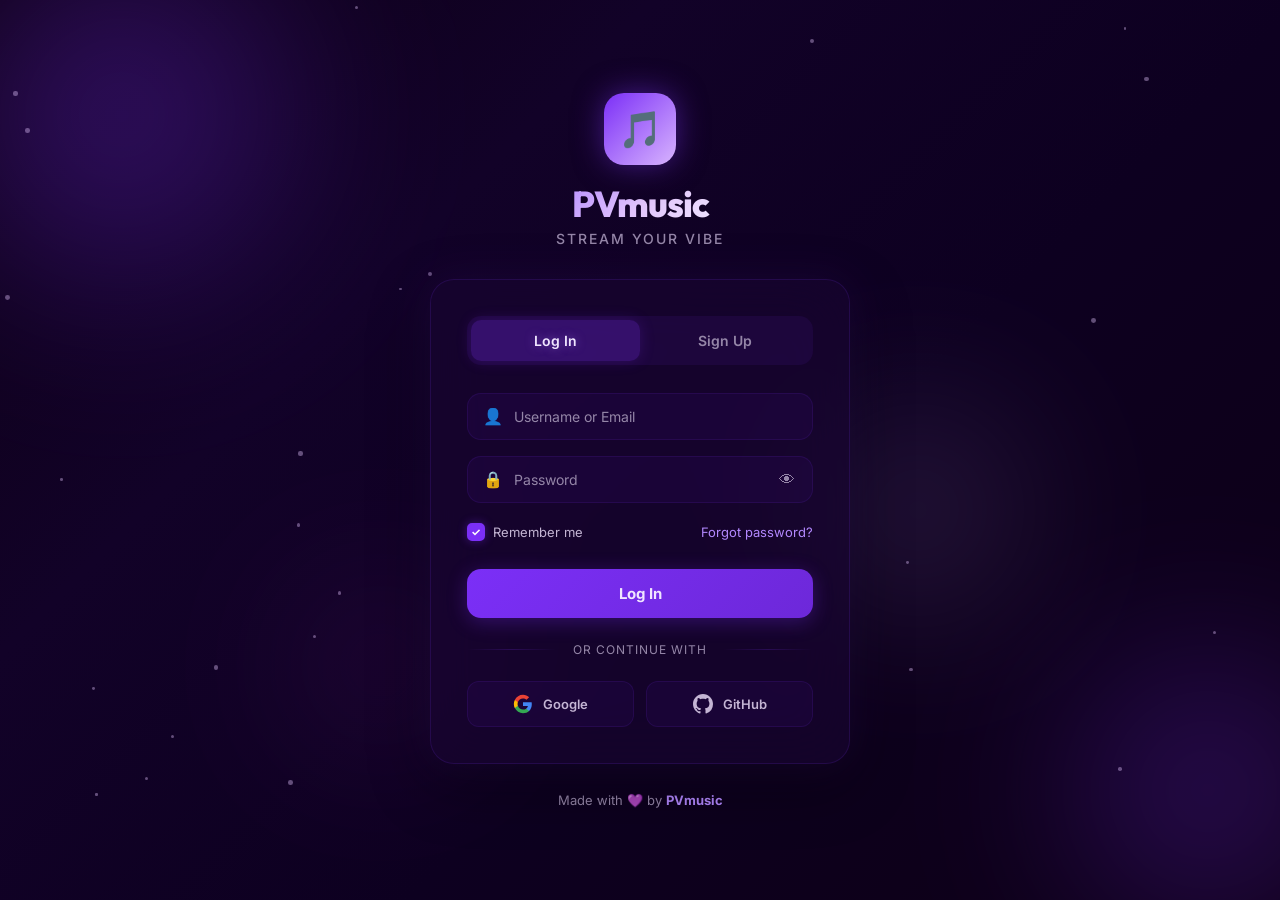
==== commit 1cb411a3: "🔐 Add login/signup page with purple glow theme and auth flow" ====
--- a/index.html
+++ b/index.html
@@ -70,7 +70,23 @@
         <span class="search-icon">🔍</span>
       </div>
 
-      <div class="top-bar-profile" id="top-bar-profile" title="Profile">P</div>
+      <div class="profile-wrapper" id="profile-wrapper">
+        <div class="top-bar-profile" id="top-bar-profile" title="Profile">P</div>
+        <div class="profile-dropdown" id="profile-dropdown">
+          <div class="profile-dropdown-header">
+            <div class="profile-avatar-lg" id="profile-avatar-lg">P</div>
+            <div class="profile-info">
+              <div class="profile-name" id="profile-name">User</div>
+              <div class="profile-email" id="profile-email">user@pvmusic.com</div>
+            </div>
+          </div>
+          <div class="profile-dropdown-divider"></div>
+          <button class="profile-dropdown-item" id="btn-logout">
+            <span>🚪</span>
+            <span>Log Out</span>
+          </button>
+        </div>
+      </div>
     </div>
 
     <!-- ── HOME VIEW ── -->
--- a/styles.css
+++ b/styles.css
@@ -1869,3 +1869,102 @@
   overflow: hidden;
   clip: rect(0 0 0 0);
 }
+
+/* ═══════════════════════════════════════════
+   PROFILE DROPDOWN
+   ═══════════════════════════════════════════ */
+.profile-wrapper {
+  position: relative;
+}
+
+.profile-dropdown {
+  position: absolute;
+  top: calc(100% + 10px);
+  right: 0;
+  min-width: 240px;
+  background: rgba(26, 5, 51, 0.95);
+  backdrop-filter: blur(20px);
+  border: 1px solid rgba(var(--purple-mid-rgb), 0.2);
+  border-radius: var(--border-radius);
+  padding: 8px;
+  box-shadow: 0 8px 30px rgba(0,0,0,0.4), var(--glow-sm);
+  display: none;
+  animation: fadeIn 0.2s ease;
+  z-index: 100;
+}
+
+.profile-dropdown.active {
+  display: block;
+}
+
+.profile-dropdown-header {
+  display: flex;
+  align-items: center;
+  gap: 12px;
+  padding: 12px;
+  border-radius: 8px;
+}
+
+.profile-avatar-lg {
+  width: 42px;
+  height: 42px;
+  border-radius: 50%;
+  background: linear-gradient(135deg, var(--purple-mid), var(--indigo-light));
+  display: flex;
+  align-items: center;
+  justify-content: center;
+  font-size: 18px;
+  font-weight: 700;
+  flex-shrink: 0;
+  box-shadow: var(--glow-sm);
+}
+
+.profile-info {
+  overflow: hidden;
+}
+
+.profile-name {
+  font-size: 14px;
+  font-weight: 600;
+  white-space: nowrap;
+  overflow: hidden;
+  text-overflow: ellipsis;
+}
+
+.profile-email {
+  font-size: 12px;
+  color: var(--gray-text);
+  white-space: nowrap;
+  overflow: hidden;
+  text-overflow: ellipsis;
+}
+
+.profile-dropdown-divider {
+  height: 1px;
+  background: rgba(var(--purple-mid-rgb), 0.15);
+  margin: 4px 8px;
+}
+
+.profile-dropdown-item {
+  display: flex;
+  align-items: center;
+  gap: 10px;
+  width: 100%;
+  padding: 10px 14px;
+  border-radius: 8px;
+  font-size: 13px;
+  cursor: pointer;
+  transition: var(--transition-fast);
+  color: var(--white-muted);
+  background: none;
+  border: none;
+  font-family: inherit;
+}
+
+.profile-dropdown-item:hover {
+  background: rgba(var(--purple-mid-rgb), 0.2);
+  color: var(--white-soft);
+  text-shadow: var(--glow-text);
+  box-shadow: var(--glow-sm);
+}
+
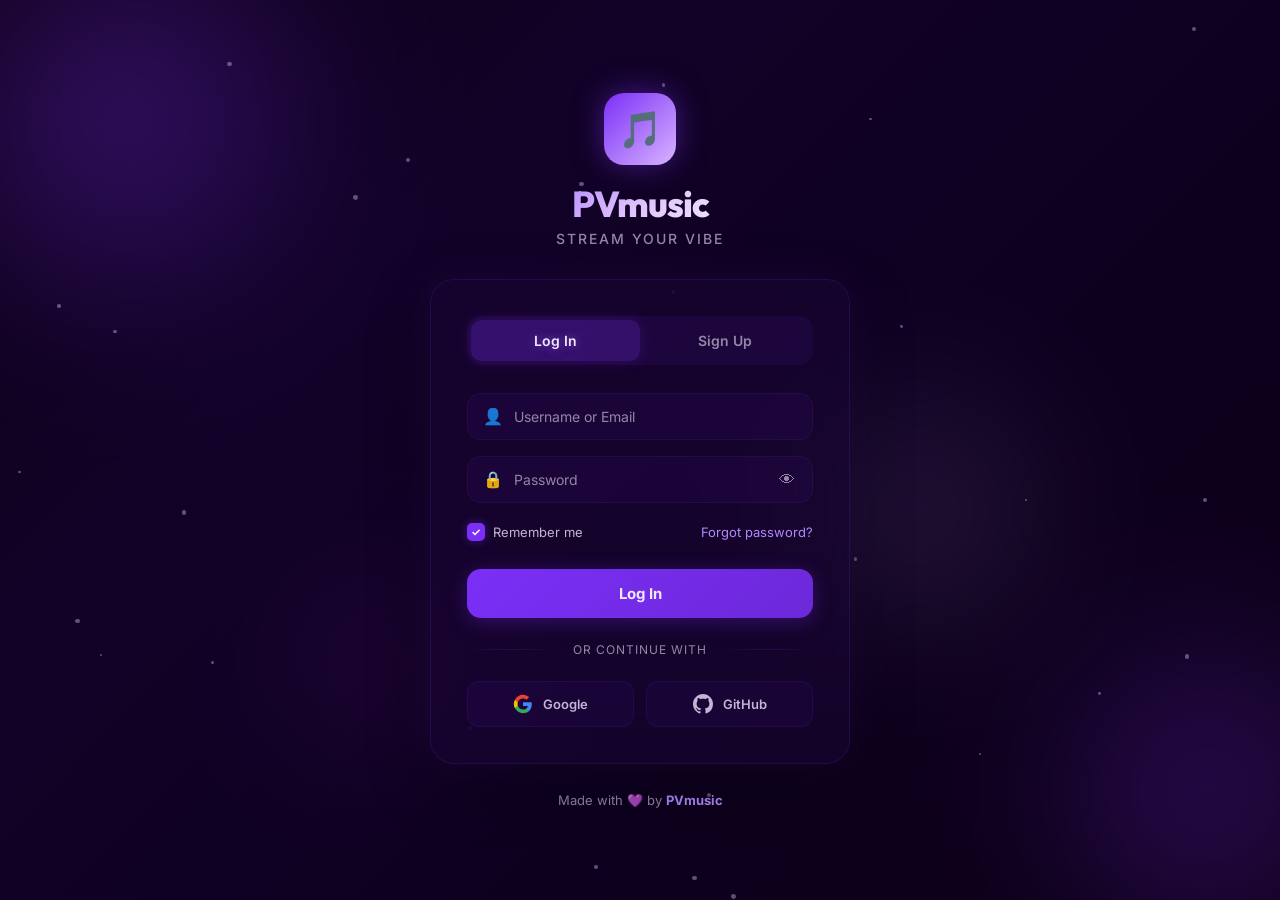
==== commit 420b5689: "🎨 Add dynamic blurred album art background on song play" ====
--- a/index.html
+++ b/index.html
@@ -11,6 +11,12 @@
 <body>
 
 <div class="app-container" id="app">
+
+  <!-- Dynamic Blurred Background -->
+  <div class="dynamic-bg" id="dynamic-bg">
+    <img src="" alt="" id="dynamic-bg-img">
+    <div class="dynamic-bg-overlay"></div>
+  </div>
 
   <!-- ═══════════ SIDEBAR ═══════════ -->
   <aside class="sidebar" id="sidebar">
--- a/styles.css
+++ b/styles.css
@@ -97,7 +97,51 @@
   height: 100vh;
   width: 100vw;
   background: linear-gradient(135deg, var(--purple-deepest) 0%, #120228 40%, var(--purple-deep) 100%);
-}
+  position: relative;
+  overflow: hidden;
+}
+
+/* ── Dynamic Blurred Background ── */
+.dynamic-bg {
+  position: absolute;
+  inset: 0;
+  z-index: 0;
+  pointer-events: none;
+  overflow: hidden;
+}
+
+.dynamic-bg img {
+  width: 100%;
+  height: 100%;
+  object-fit: cover;
+  filter: blur(60px) saturate(1.8) brightness(0.4);
+  transform: scale(1.2);
+  opacity: 0;
+  transition: opacity 1s ease;
+}
+
+.dynamic-bg img.active {
+  opacity: 1;
+}
+
+.dynamic-bg-overlay {
+  position: absolute;
+  inset: 0;
+  background:
+    radial-gradient(ellipse at center, transparent 0%, rgba(13, 0, 21, 0.5) 60%, rgba(13, 0, 21, 0.9) 100%),
+    linear-gradient(to bottom, rgba(13, 0, 21, 0.3) 0%, rgba(13, 0, 21, 0.6) 100%);
+}
+
+/* Ensure all content sits above the background */
+.sidebar,
+.main-content,
+.player-bar,
+.mobile-nav,
+.queue-panel {
+  position: relative;
+  z-index: 1;
+}
+
 
 /* ═══════════════════════════════════════════
    SIDEBAR
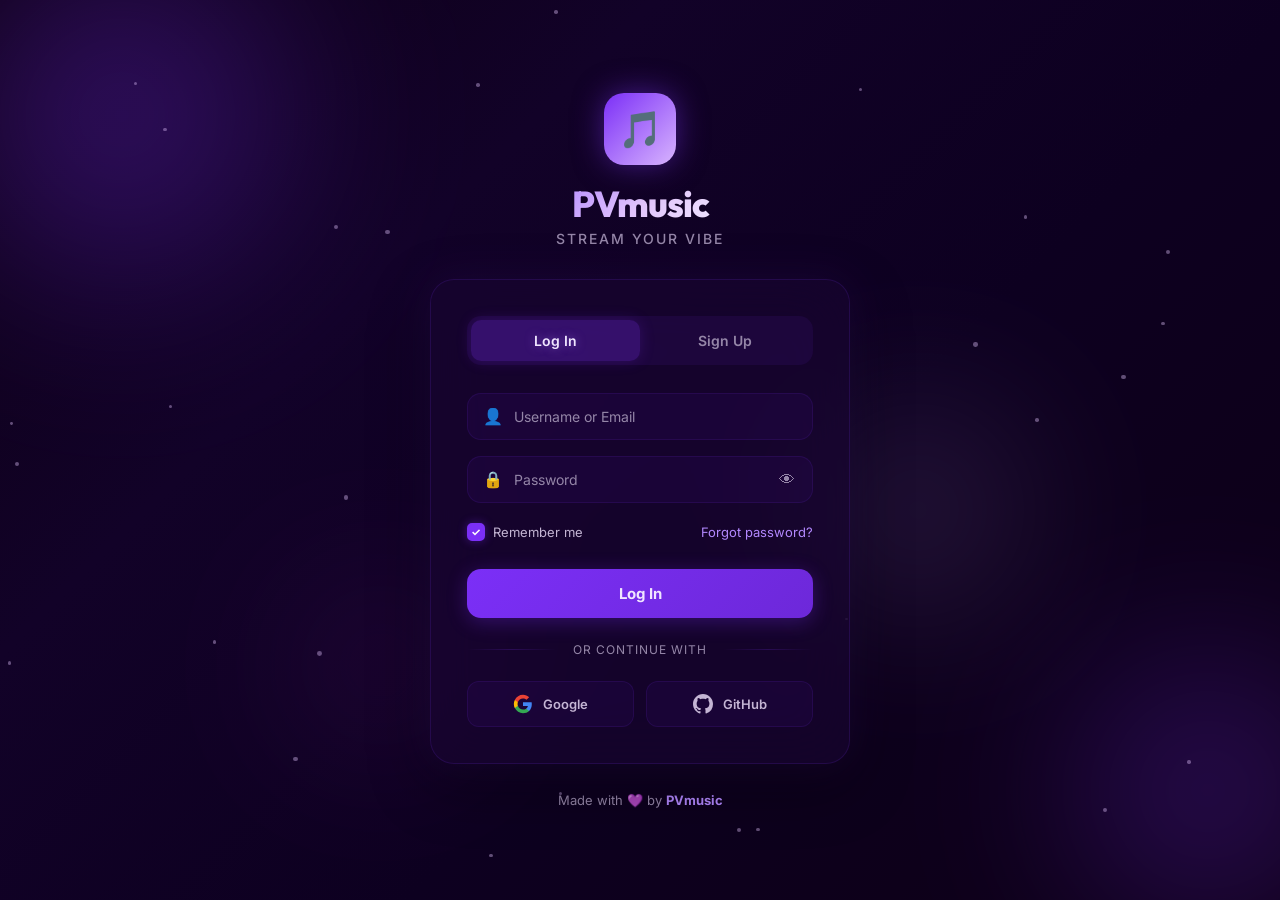
==== commit 06b1bb68: "➕ Add song feature with interactive UI modal, localStorage persistence, and custom song deletion" ====
--- a/index.html
+++ b/index.html
@@ -119,6 +119,7 @@
       <!-- All Songs -->
       <div class="section-header">
         <h2>All Songs</h2>
+        <button class="btn-add-song-trigger" id="btn-add-song-trigger" title="Add Song">➕ Add Song</button>
       </div>
       <div class="song-grid" id="song-grid-home">
         <!-- JS renders song cards -->
@@ -309,6 +310,31 @@
   </div>
 </div>
 
+<!-- ═══════════ ADD SONG MODAL ═══════════ -->
+<div class="modal-overlay" id="modal-add-song">
+  <div class="modal add-song-modal">
+    <h3>➕ Add New Song</h3>
+    <div class="add-song-form">
+      <div class="add-song-preview" id="add-song-preview">
+        <span class="preview-placeholder">🎵</span>
+        <img src="" alt="Preview" id="add-song-preview-img" class="hidden">
+      </div>
+      <div class="add-song-fields">
+        <input type="text" id="input-song-title" placeholder="Song Title *" maxlength="100" required>
+        <input type="text" id="input-song-artist" placeholder="Artist Name" maxlength="100" value="PVmusic">
+        <input type="url" id="input-song-url" placeholder="Audio URL (mp3 link) *" required>
+        <input type="url" id="input-song-cover" placeholder="Cover Image URL (jpg/png link)">
+        <p class="add-song-hint">💡 Upload files to <a href="https://cloudinary.com" target="_blank" rel="noopener">Cloudinary</a> and paste the URLs here</p>
+      </div>
+    </div>
+    <div class="modal-actions">
+      <button class="btn-modal-cancel" id="btn-add-song-cancel">Cancel</button>
+      <button class="btn-modal-confirm" id="btn-add-song-confirm">Add Song</button>
+    </div>
+  </div>
+</div>
+
+
 <!-- ═══════════ CONTEXT MENU ═══════════ -->
 <div class="context-menu" id="context-menu">
   <div class="context-menu-item" id="ctx-add-queue">
@@ -324,6 +350,11 @@
   <div id="ctx-playlist-submenu">
     <!-- JS adds playlist items here -->
   </div>
+  <div class="context-menu-divider hidden" id="ctx-delete-divider"></div>
+  <div class="context-menu-item hidden" id="ctx-delete-song">
+    <span class="ctx-icon">🗑️</span>
+    <span style="color:#ff5252;">Delete Song</span>
+  </div>
 </div>
 
 <!-- ═══════════ TOAST CONTAINER ═══════════ -->
--- a/styles.css
+++ b/styles.css
@@ -2012,3 +2012,119 @@
   box-shadow: var(--glow-sm);
 }
 
+/* ═══════════════════════════════════════════
+   ADD SONG MODAL & TRIGGER
+   ═══════════════════════════════════════════ */
+.btn-add-song-trigger {
+  padding: 8px 16px;
+  border-radius: 50px;
+  font-size: 13px;
+  font-weight: 600;
+  color: var(--purple-light);
+  background: rgba(var(--purple-mid-rgb), 0.12);
+  border: 1px solid rgba(var(--purple-mid-rgb), 0.25);
+  transition: var(--transition-normal);
+  display: flex;
+  align-items: center;
+  gap: 6px;
+}
+
+.btn-add-song-trigger:hover {
+  color: var(--white-soft);
+  background: var(--purple-mid);
+  box-shadow: var(--glow-md);
+  transform: scale(1.05);
+}
+
+.add-song-modal {
+  width: 560px;
+  max-width: 95vw;
+}
+
+.add-song-form {
+  display: flex;
+  gap: 24px;
+  align-items: flex-start;
+  margin-bottom: 24px;
+}
+
+.add-song-preview {
+  width: 150px;
+  height: 150px;
+  border-radius: var(--border-radius);
+  background: rgba(var(--purple-mid-rgb), 0.08);
+  border: 2px dashed rgba(var(--purple-mid-rgb), 0.3);
+  display: flex;
+  flex-direction: column;
+  align-items: center;
+  justify-content: center;
+  color: var(--gray-text);
+  font-size: 48px;
+  overflow: hidden;
+  position: relative;
+  flex-shrink: 0;
+  transition: var(--transition-normal);
+}
+
+.add-song-preview:hover {
+  border-color: var(--purple-mid);
+  box-shadow: var(--glow-sm);
+}
+
+.add-song-preview img {
+  width: 100%;
+  height: 100%;
+  object-fit: cover;
+}
+
+.add-song-preview img.hidden {
+  display: none;
+}
+
+.add-song-fields {
+  flex: 1;
+  display: flex;
+  flex-direction: column;
+  gap: 12px;
+}
+
+.add-song-fields input {
+  margin-bottom: 0 !important;
+}
+
+.modal input[type="url"] {
+  width: 100%;
+  padding: 14px 18px;
+  border-radius: var(--border-radius);
+  border: 1px solid rgba(var(--purple-mid-rgb), 0.2);
+  background: rgba(var(--purple-mid-rgb), 0.08);
+  color: var(--white-soft);
+  font-size: 15px;
+  outline: none;
+  transition: var(--transition-normal);
+}
+
+.modal input[type="url"]:focus {
+  border-color: var(--purple-mid);
+  box-shadow: var(--glow-sm);
+}
+
+.add-song-hint {
+  font-size: 12px;
+  color: var(--gray-text);
+  margin-top: 4px;
+  line-height: 1.4;
+}
+
+.add-song-hint a {
+  color: var(--purple-light);
+  text-decoration: underline;
+  transition: var(--transition-normal);
+}
+
+.add-song-hint a:hover {
+  color: var(--white-soft);
+  text-shadow: var(--glow-text);
+}
+
+
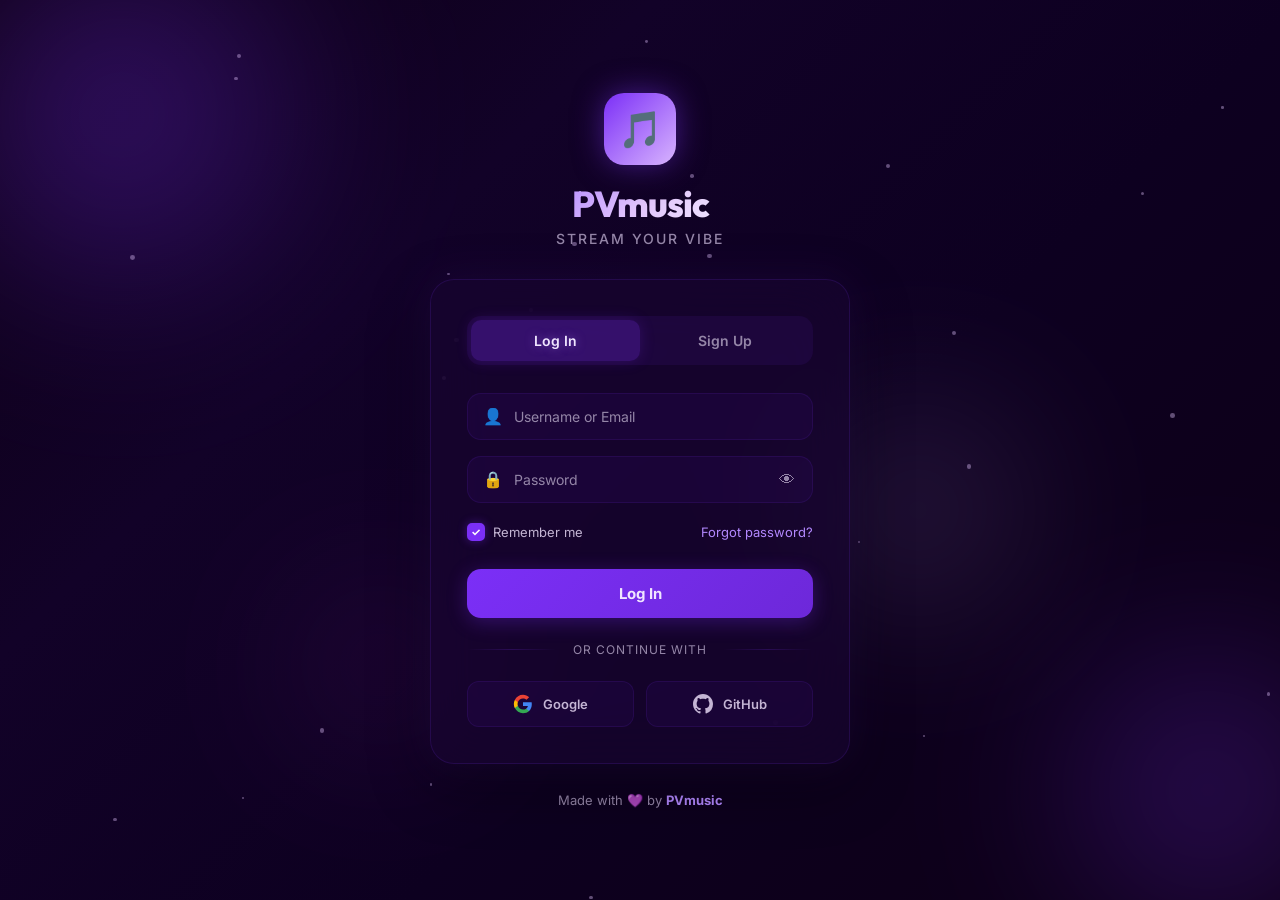
==== commit 855fca5b: "deploy: sync root with pvv/ — serve at /PVmusics/ root URL" ====
--- a/index.html
+++ b/index.html
@@ -360,6 +360,71 @@
 <!-- ═══════════ TOAST CONTAINER ═══════════ -->
 <div class="toast-container" id="toast-container"></div>
 
+<!-- ═══════════ FULL SCREEN NOW PLAYING ═══════════ -->
+<div class="now-playing-screen" id="now-playing-screen">
+  <!-- Blurred background art -->
+  <div class="nps-bg" id="nps-bg"></div>
+  <div class="nps-overlay"></div>
+
+  <!-- Top bar -->
+  <div class="nps-topbar">
+    <button class="nps-btn-close" id="nps-btn-close" title="Minimize">
+      <svg width="24" height="24" viewBox="0 0 24 24" fill="none">
+        <path d="M19 15l-7 7-7-7" stroke="currentColor" stroke-width="2.5" stroke-linecap="round" stroke-linejoin="round"/>
+      </svg>
+    </button>
+    <div class="nps-header-label">Now Playing</div>
+    <button class="nps-btn-options" id="nps-btn-options" title="Options">•••</button>
+  </div>
+
+  <!-- Album art (large) -->
+  <div class="nps-artwork-wrap">
+    <div class="nps-artwork" id="nps-artwork">
+      <img src="" alt="Album Art" id="nps-art-img">
+      <div class="nps-artwork-glow" id="nps-artwork-glow"></div>
+    </div>
+  </div>
+
+  <!-- Song info + like -->
+  <div class="nps-info-row">
+    <div class="nps-song-info">
+      <div class="nps-title" id="nps-title">Select a song</div>
+      <div class="nps-artist" id="nps-artist">PVmusic</div>
+    </div>
+    <button class="nps-like-btn" id="nps-like-btn" title="Like">♡</button>
+  </div>
+
+  <!-- Progress bar -->
+  <div class="nps-progress-section">
+    <div class="nps-progress-bar" id="nps-progress-bar">
+      <div class="nps-progress-fill" id="nps-progress-fill"></div>
+      <div class="nps-progress-thumb" id="nps-progress-thumb"></div>
+    </div>
+    <div class="nps-times">
+      <span id="nps-current-time">0:00</span>
+      <span id="nps-total-time">0:00</span>
+    </div>
+  </div>
+
+  <!-- Controls -->
+  <div class="nps-controls">
+    <button class="nps-ctrl-btn" id="nps-btn-shuffle" title="Shuffle">🔀</button>
+    <button class="nps-ctrl-btn nps-ctrl-prev" id="nps-btn-prev" title="Previous">⏮</button>
+    <button class="nps-ctrl-btn nps-ctrl-play" id="nps-btn-play-pause" title="Play">▶</button>
+    <button class="nps-ctrl-btn nps-ctrl-next" id="nps-btn-next" title="Next">⏭</button>
+    <button class="nps-ctrl-btn" id="nps-btn-repeat" title="Repeat">🔁</button>
+  </div>
+
+  <!-- Volume + extra -->
+  <div class="nps-bottom-row">
+    <button class="nps-extra-btn" id="nps-btn-volume-icon" title="Volume">🔊</button>
+    <div class="nps-vol-bar" id="nps-vol-bar">
+      <div class="nps-vol-fill" id="nps-vol-fill"></div>
+    </div>
+    <button class="nps-extra-btn" id="nps-btn-queue" title="Queue">☰</button>
+  </div>
+</div>
+
 <script src="app.js"></script>
 </body>
 </html>
--- a/styles.css
+++ b/styles.css
@@ -149,9 +149,11 @@
 .sidebar {
   grid-row: 1 / 2;
   grid-column: 1 / 2;
-  background: rgba(13, 0, 21, 0.7);
-  backdrop-filter: blur(20px);
-  border-right: 1px solid rgba(var(--purple-mid-rgb), 0.1);
+  background: rgba(255, 255, 255, 0.03);
+  backdrop-filter: blur(40px) saturate(1.8);
+  -webkit-backdrop-filter: blur(40px) saturate(1.8);
+  border-right: 1px solid rgba(255, 255, 255, 0.07);
+  box-shadow: inset -1px 0 0 rgba(255,255,255,0.04), 2px 0 30px rgba(0,0,0,0.3);
   display: flex;
   flex-direction: column;
   padding: 20px 0;
@@ -626,14 +628,17 @@
 
 /* Song Card */
 .song-card {
-  background: var(--card-bg);
+  background: rgba(255, 255, 255, 0.04);
+  backdrop-filter: blur(20px) saturate(1.5);
+  -webkit-backdrop-filter: blur(20px) saturate(1.5);
   border-radius: var(--border-radius);
   padding: 14px;
   cursor: pointer;
   transition: var(--transition-normal);
   position: relative;
   overflow: hidden;
-  border: 1px solid transparent;
+  border: 1px solid rgba(255, 255, 255, 0.08);
+  box-shadow: 0 4px 24px rgba(0,0,0,0.2), inset 0 1px 0 rgba(255,255,255,0.08);
 }
 
 .song-card::before {
@@ -647,10 +652,10 @@
 }
 
 .song-card:hover {
-  background: var(--card-bg-hover);
-  transform: translateY(-4px);
-  border-color: rgba(var(--purple-mid-rgb), 0.2);
-  box-shadow: var(--glow-md), 0 12px 40px rgba(0,0,0,0.3);
+  background: rgba(255, 255, 255, 0.09);
+  transform: translateY(-6px) scale(1.02);
+  border-color: rgba(var(--purple-mid-rgb), 0.35);
+  box-shadow: var(--glow-md), 0 20px 50px rgba(0,0,0,0.4), inset 0 1px 0 rgba(255,255,255,0.15);
 }
 
 .song-card:hover::before {
@@ -787,13 +792,16 @@
   display: flex;
   align-items: center;
   gap: 0;
-  background: rgba(var(--purple-mid-rgb), 0.08);
-  border-radius: 6px;
+  background: rgba(255, 255, 255, 0.05);
+  backdrop-filter: blur(20px);
+  -webkit-backdrop-filter: blur(20px);
+  border-radius: 10px;
   overflow: hidden;
   cursor: pointer;
   transition: var(--transition-normal);
   height: 64px;
-  border: 1px solid transparent;
+  border: 1px solid rgba(255, 255, 255, 0.08);
+  box-shadow: 0 2px 12px rgba(0,0,0,0.15), inset 0 1px 0 rgba(255,255,255,0.07);
 }
 
 .quick-play-card:hover {
@@ -1181,8 +1189,9 @@
 .modal-overlay {
   position: fixed;
   inset: 0;
-  background: rgba(0, 0, 0, 0.7);
-  backdrop-filter: blur(8px);
+  background: rgba(0, 0, 0, 0.5);
+  backdrop-filter: blur(20px);
+  -webkit-backdrop-filter: blur(20px);
   z-index: 100;
   display: none;
   align-items: center;
@@ -1195,13 +1204,15 @@
 }
 
 .modal {
-  background: linear-gradient(135deg, rgba(26, 5, 51, 0.95), rgba(45, 27, 105, 0.95));
-  border: 1px solid rgba(var(--purple-mid-rgb), 0.2);
+  background: rgba(255, 255, 255, 0.06);
+  backdrop-filter: blur(40px) saturate(2);
+  -webkit-backdrop-filter: blur(40px) saturate(2);
+  border: 1px solid rgba(255, 255, 255, 0.12);
+  box-shadow: 0 0 60px rgba(var(--purple-mid-rgb), 0.2), 0 30px 80px rgba(0,0,0,0.6), inset 0 1px 0 rgba(255,255,255,0.12);
   border-radius: var(--border-radius-lg);
   padding: 36px;
   width: 420px;
   max-width: 90vw;
-  box-shadow: var(--glow-lg), 0 20px 60px rgba(0,0,0,0.5);
   animation: modalSlideUp 0.3s ease;
 }
 
@@ -1466,15 +1477,18 @@
 .player-bar {
   grid-column: 1 / -1;
   grid-row: 2 / 3;
-  background: rgba(13, 0, 21, 0.9);
-  backdrop-filter: blur(30px);
-  border-top: 1px solid rgba(var(--purple-mid-rgb), 0.12);
+  background: rgba(255, 255, 255, 0.04);
+  backdrop-filter: blur(60px) saturate(2);
+  -webkit-backdrop-filter: blur(60px) saturate(2);
+  border-top: 1px solid rgba(255, 255, 255, 0.08);
+  box-shadow: 0 -4px 30px rgba(0,0,0,0.3), inset 0 1px 0 rgba(255,255,255,0.07);
   display: grid;
   grid-template-columns: 1fr 2fr 1fr;
   align-items: center;
   padding: 0 24px;
   z-index: 30;
   position: relative;
+  cursor: default;
 }
 
 /* Now playing info */
@@ -2128,3 +2142,384 @@
 }
 
 
+/* ═══════════════════════════════════════════
+   FULL SCREEN NOW PLAYING OVERLAY
+   ═══════════════════════════════════════════ */
+
+.now-playing-screen {
+  position: fixed;
+  inset: 0;
+  z-index: 200;
+  display: flex;
+  flex-direction: column;
+  align-items: center;
+  justify-content: flex-start;
+  padding: 0 28px 32px;
+  overflow: hidden;
+  transform: translateY(100%);
+  transition: transform 0.5s cubic-bezier(0.16, 1, 0.3, 1);
+  pointer-events: none;
+}
+
+.now-playing-screen.active {
+  transform: translateY(0);
+  pointer-events: all;
+}
+
+/* Blurred album art background */
+.nps-bg {
+  position: absolute;
+  inset: -20px;
+  background-size: cover;
+  background-position: center;
+  filter: blur(60px) saturate(2.5) brightness(0.55);
+  transform: scale(1.08);
+  transition: background-image 0.8s ease;
+  z-index: 0;
+}
+
+/* Dark gradient overlay on top of blurred bg */
+.nps-overlay {
+  position: absolute;
+  inset: 0;
+  background: linear-gradient(
+    180deg,
+    rgba(0,0,0,0.35) 0%,
+    rgba(0,0,0,0.2) 30%,
+    rgba(0,0,0,0.55) 70%,
+    rgba(0,0,0,0.85) 100%
+  );
+  z-index: 1;
+}
+
+/* All content must be above overlay */
+.nps-topbar,
+.nps-artwork-wrap,
+.nps-info-row,
+.nps-progress-section,
+.nps-controls,
+.nps-bottom-row {
+  position: relative;
+  z-index: 2;
+  width: 100%;
+  max-width: 460px;
+}
+
+/* Top navigation bar */
+.nps-topbar {
+  display: flex;
+  align-items: center;
+  justify-content: space-between;
+  padding: 52px 0 20px;
+}
+
+.nps-btn-close,
+.nps-btn-options {
+  background: rgba(255,255,255,0.12);
+  backdrop-filter: blur(20px);
+  -webkit-backdrop-filter: blur(20px);
+  border: 1px solid rgba(255,255,255,0.15);
+  border-radius: 50%;
+  width: 42px;
+  height: 42px;
+  display: flex;
+  align-items: center;
+  justify-content: center;
+  color: white;
+  cursor: pointer;
+  font-size: 18px;
+  font-weight: 600;
+  transition: all 0.2s ease;
+  letter-spacing: 1px;
+}
+
+.nps-btn-close:hover,
+.nps-btn-options:hover {
+  background: rgba(255,255,255,0.22);
+  transform: scale(1.08);
+  box-shadow: 0 0 20px rgba(var(--purple-mid-rgb), 0.4);
+}
+
+.nps-header-label {
+  font-family: 'Outfit', sans-serif;
+  font-size: 14px;
+  font-weight: 700;
+  letter-spacing: 2px;
+  text-transform: uppercase;
+  color: rgba(255,255,255,0.7);
+}
+
+/* Large album art */
+.nps-artwork-wrap {
+  display: flex;
+  justify-content: center;
+  margin: 20px 0 32px;
+}
+
+.nps-artwork {
+  position: relative;
+  width: min(320px, 72vw);
+  height: min(320px, 72vw);
+  border-radius: 20px;
+  overflow: visible;
+}
+
+.nps-artwork img {
+  width: 100%;
+  height: 100%;
+  object-fit: cover;
+  border-radius: 20px;
+  box-shadow: 0 30px 80px rgba(0,0,0,0.6), 0 0 0 1px rgba(255,255,255,0.1);
+  transition: transform 0.4s ease, box-shadow 0.4s ease;
+  display: block;
+}
+
+.nps-artwork.playing img {
+  transform: scale(1.04);
+  box-shadow: 0 40px 100px rgba(0,0,0,0.7), 0 0 60px rgba(var(--purple-mid-rgb), 0.3), 0 0 0 1px rgba(255,255,255,0.15);
+}
+
+/* Pulsing glow behind art */
+.nps-artwork-glow {
+  position: absolute;
+  inset: 20px;
+  border-radius: 20px;
+  filter: blur(30px);
+  opacity: 0;
+  background: radial-gradient(circle, rgba(var(--purple-mid-rgb), 0.8), transparent 70%);
+  transition: opacity 0.5s ease;
+  z-index: -1;
+}
+
+.nps-artwork.playing .nps-artwork-glow {
+  opacity: 1;
+  animation: artGlowPulse 2.5s ease-in-out infinite;
+}
+
+@keyframes artGlowPulse {
+  0%, 100% { opacity: 0.6; transform: scale(1); }
+  50% { opacity: 1; transform: scale(1.1); }
+}
+
+/* Song title + artist + like */
+.nps-info-row {
+  display: flex;
+  align-items: center;
+  justify-content: space-between;
+  gap: 16px;
+  margin-bottom: 24px;
+}
+
+.nps-song-info {
+  flex: 1;
+  overflow: hidden;
+}
+
+.nps-title {
+  font-family: 'Outfit', sans-serif;
+  font-size: clamp(20px, 5vw, 26px);
+  font-weight: 800;
+  white-space: nowrap;
+  overflow: hidden;
+  text-overflow: ellipsis;
+  color: white;
+  text-shadow: 0 2px 12px rgba(0,0,0,0.4);
+  margin-bottom: 4px;
+}
+
+.nps-artist {
+  font-size: 15px;
+  color: rgba(255,255,255,0.6);
+  white-space: nowrap;
+  overflow: hidden;
+  text-overflow: ellipsis;
+}
+
+.nps-like-btn {
+  background: none;
+  border: none;
+  font-size: 28px;
+  cursor: pointer;
+  color: rgba(255,255,255,0.5);
+  transition: all 0.25s ease;
+  flex-shrink: 0;
+  padding: 6px;
+  line-height: 1;
+}
+
+.nps-like-btn:hover {
+  transform: scale(1.25);
+  color: rgba(255,255,255,0.8);
+}
+
+.nps-like-btn.liked {
+  color: #e040fb;
+  filter: drop-shadow(0 0 8px rgba(224, 64, 251, 0.6));
+}
+
+/* Progress bar */
+.nps-progress-section {
+  margin-bottom: 28px;
+}
+
+.nps-progress-bar {
+  width: 100%;
+  height: 5px;
+  background: rgba(255,255,255,0.15);
+  border-radius: 3px;
+  position: relative;
+  cursor: pointer;
+  margin-bottom: 10px;
+  transition: height 0.2s ease;
+}
+
+.nps-progress-bar:hover {
+  height: 7px;
+}
+
+.nps-progress-fill {
+  height: 100%;
+  background: linear-gradient(90deg, var(--purple-light), #e040fb);
+  border-radius: 3px;
+  position: relative;
+  width: 0%;
+  transition: width 0.1s linear;
+  box-shadow: 0 0 10px rgba(var(--purple-mid-rgb), 0.5);
+}
+
+.nps-progress-thumb {
+  position: absolute;
+  right: -6px;
+  top: 50%;
+  transform: translateY(-50%) scale(0);
+  width: 14px;
+  height: 14px;
+  background: white;
+  border-radius: 50%;
+  box-shadow: 0 0 8px rgba(0,0,0,0.5);
+  transition: transform 0.2s ease;
+}
+
+.nps-progress-bar:hover .nps-progress-thumb {
+  transform: translateY(-50%) scale(1);
+}
+
+.nps-times {
+  display: flex;
+  justify-content: space-between;
+  font-size: 13px;
+  color: rgba(255,255,255,0.45);
+}
+
+/* Playback controls */
+.nps-controls {
+  display: flex;
+  align-items: center;
+  justify-content: space-between;
+  gap: 8px;
+  margin-bottom: 28px;
+}
+
+.nps-ctrl-btn {
+  background: none;
+  border: none;
+  color: rgba(255,255,255,0.7);
+  cursor: pointer;
+  font-size: 24px;
+  padding: 8px;
+  border-radius: 50%;
+  transition: all 0.2s ease;
+  line-height: 1;
+  display: flex;
+  align-items: center;
+  justify-content: center;
+}
+
+.nps-ctrl-btn:hover {
+  color: white;
+  background: rgba(255,255,255,0.08);
+  transform: scale(1.1);
+}
+
+.nps-ctrl-btn.active {
+  color: var(--purple-light);
+  filter: drop-shadow(0 0 6px rgba(var(--purple-light-rgb), 0.6));
+}
+
+.nps-ctrl-play {
+  background: white !important;
+  color: #0d0015 !important;
+  width: 68px;
+  height: 68px;
+  border-radius: 50% !important;
+  font-size: 26px;
+  box-shadow: 0 4px 30px rgba(0,0,0,0.4), 0 0 0 1px rgba(255,255,255,0.2);
+  transition: all 0.2s ease !important;
+}
+
+.nps-ctrl-play:hover {
+  transform: scale(1.08) !important;
+  background: var(--purple-light) !important;
+  color: white !important;
+  box-shadow: 0 8px 40px rgba(var(--purple-mid-rgb), 0.5) !important;
+}
+
+/* Volume row */
+.nps-bottom-row {
+  display: flex;
+  align-items: center;
+  gap: 12px;
+}
+
+.nps-extra-btn {
+  background: rgba(255,255,255,0.1);
+  backdrop-filter: blur(10px);
+  -webkit-backdrop-filter: blur(10px);
+  border: 1px solid rgba(255,255,255,0.12);
+  border-radius: 50%;
+  width: 40px;
+  height: 40px;
+  display: flex;
+  align-items: center;
+  justify-content: center;
+  font-size: 18px;
+  color: rgba(255,255,255,0.7);
+  cursor: pointer;
+  transition: all 0.2s ease;
+  flex-shrink: 0;
+}
+
+.nps-extra-btn:hover {
+  background: rgba(255,255,255,0.18);
+  color: white;
+  transform: scale(1.08);
+}
+
+.nps-vol-bar {
+  flex: 1;
+  height: 4px;
+  background: rgba(255,255,255,0.15);
+  border-radius: 2px;
+  cursor: pointer;
+  position: relative;
+}
+
+.nps-vol-fill {
+  height: 100%;
+  background: rgba(255,255,255,0.65);
+  border-radius: 2px;
+  width: 80%;
+  transition: width 0.1s;
+}
+
+/* Mobile compact tweaks */
+@media (max-height: 700px) {
+  .nps-artwork {
+    width: min(200px, 55vw);
+    height: min(200px, 55vw);
+  }
+  .nps-artwork-wrap { margin: 12px 0 20px; }
+  .nps-topbar { padding: 40px 0 12px; }
+  .nps-title { font-size: 20px; }
+}
+
